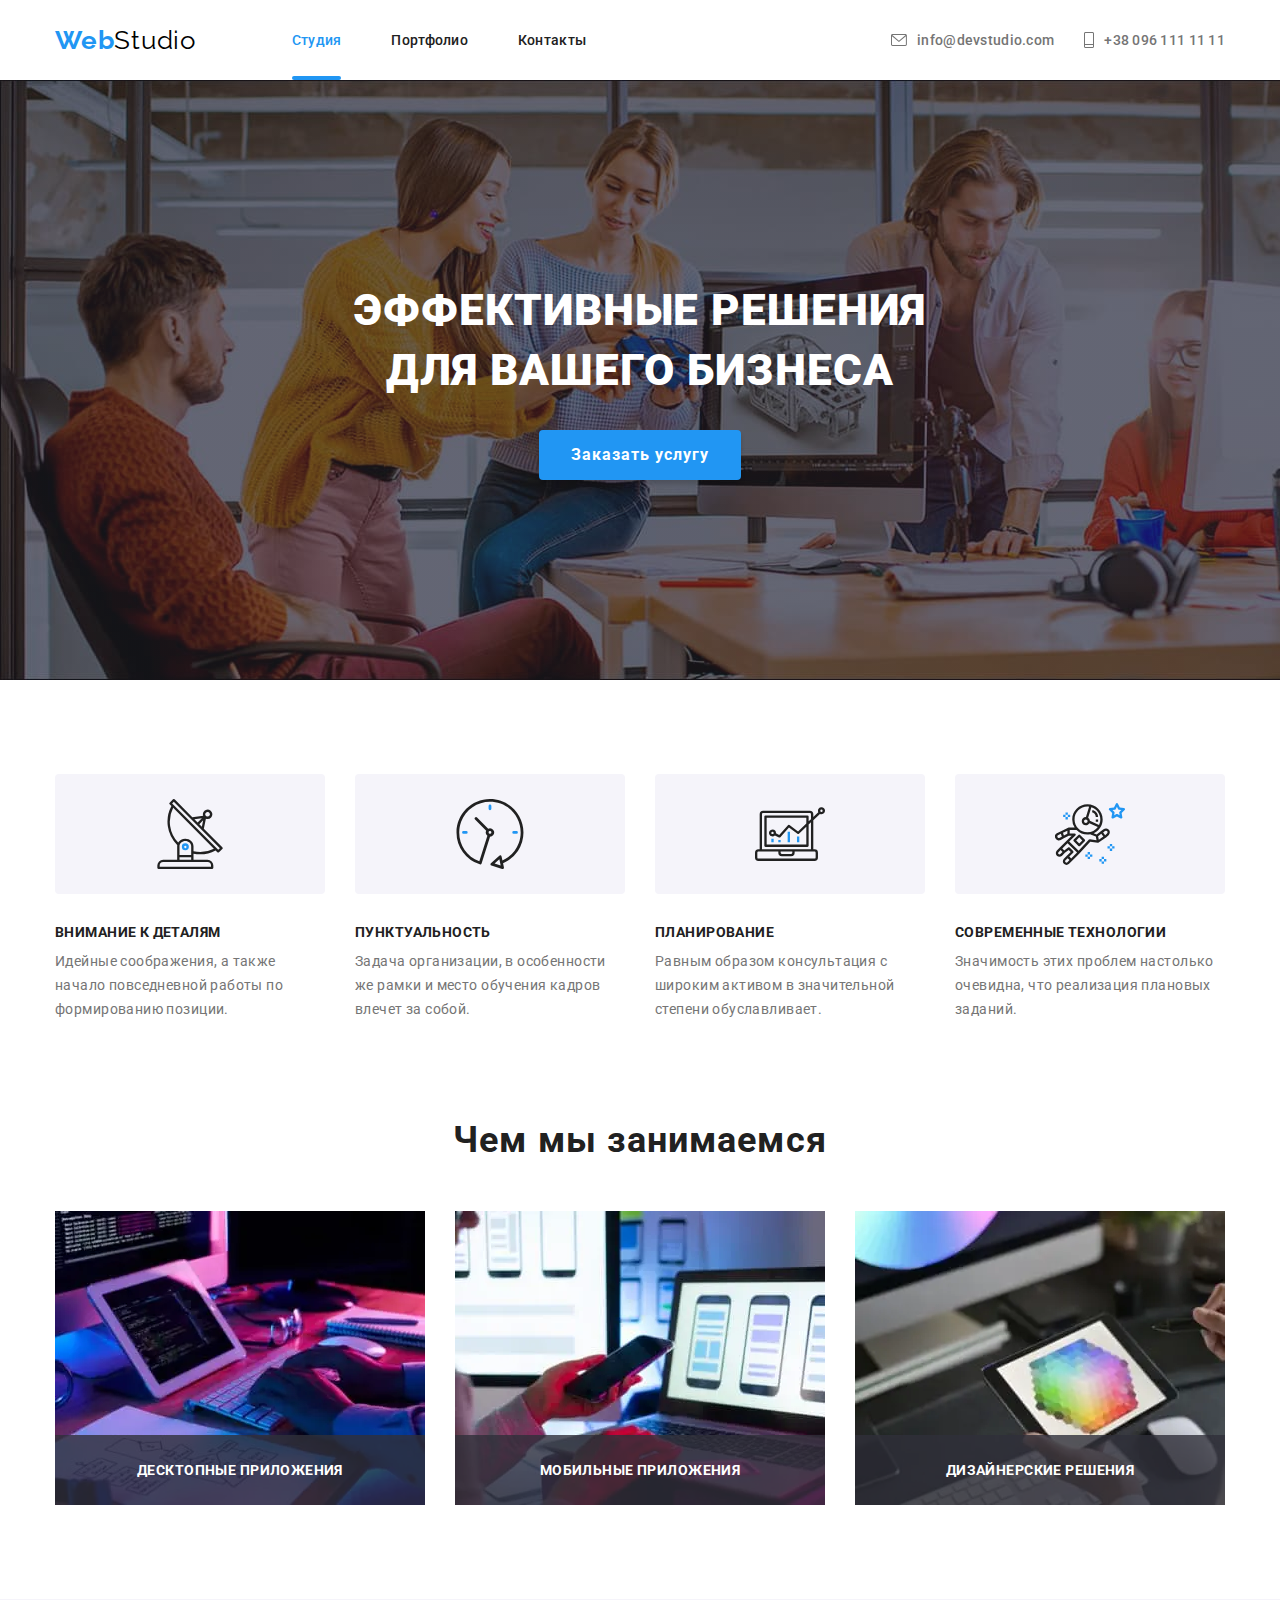
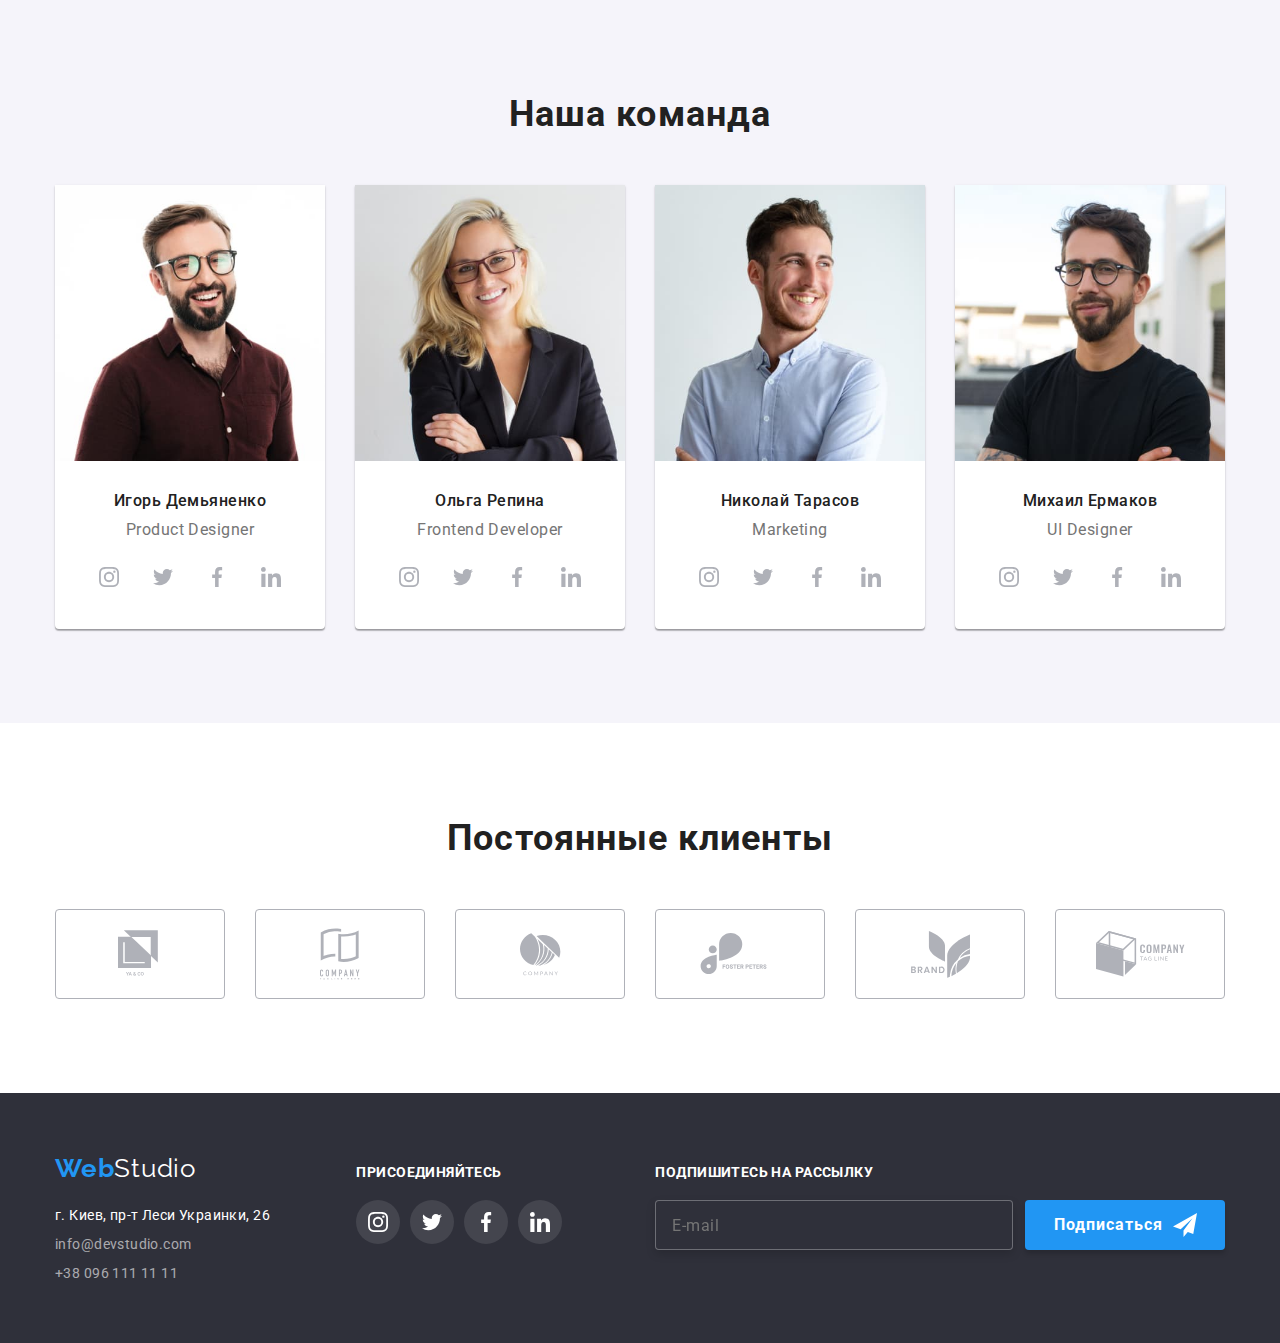
==== index.html @ c6c58629 "hw8" ====
<!DOCTYPE html>
<html lang="ru">
<head>
  <meta charset="UTF-8">
  <meta name="viewport" content="width=device-width, initial-scale=1.0">
  <meta name="description" content="Компания, занимающаяся продвижением бизнес-проектов:создание мобильных и десктопных веб-приложений. "/>
  <title>Студия</title>
  <link rel="preconnect" href="https://fonts.gstatic.com">
  <link href="https://fonts.googleapis.com/css2?family=Raleway:wght@700&family=Roboto:wght@400;500;700;900&display=swap"
    rel="stylesheet">
  <link rel="stylesheet" href="./css/main.min.css">
</head>
<body>
  <!-- хедер -->
  <header class="header-section">
    <div class="container header-div">
      <nav class="navigation">
        <a class="nav-logo" href="./index.html">
          <p class="logo">Web<span>Studio</span></p> 
        </a>
        <button type="button" class="menu-button" aria-expanded="false" aria-controls="menu-container" data-menu-button>
          <svg width="40" height="40" aria-label="Переключатель мобильного меню">
            <use class="icon-menu" href="./images/sprite.svg#open-menu"></use>
            <use class="icon-cross" href="./images/sprite.svg#close-menu"></use>
          </svg>
        </button>
        <div class="menu-container"id="menu-container" data-menu>
          <ul class="nav-list">
            <li class="item"><a class="nav-link current" href="./index.html">Студия</a></li>
            <li class="item"><a class="nav-link" href="./portfolio.html">Портфолио</a></li>
            <li class="item"><a class="nav-link" href="#footer">Контакты</a></li>
          </ul>
          <address>
            <ul class="nav-contacts">
              <li class="item"><a class="nav-contact" href="mailto:info@devstudio.com">
                  <svg class="nav-svg" width="16" height="12">
                    <use href="./images/sprite.svg#mail"></use>
                  </svg>
                  info@devstudio.com
                </a></li>
              <li class="item"><a class="nav-contact" href="tel:+380961111111">
                  <svg class="nav-svg" width="10" height="16">
                    <use href="./images/sprite.svg#phone"></use>
                  </svg>
                  +38 096 111 11 11
                </a></li>
            </ul>
          </address>
        </div>
      </nav>
    </div>
  </header>
    <!-- майн -->
  <main>
      
    <!-- Hero-section -->
    <section class="hero-section">
      <h1 class="hero-title">ЭФФЕКТИВНЫЕ РЕШЕНИЯ<br>ДЛЯ ВАШЕГО БИЗНЕСА</h1>
      <button type="button" class="hero-button" data-modal-open>Заказать услугу</button>      
    </section>
    <!-- Hero-modal  -->
    <div class="backdrop is-hidden" data-modal>
      <div class="modal">
        <form class="service-form" action="">
          <b class="form-сaption">Оставьте свои данные, мы вам перезвоним</b>
    
          <label class="service-label">
            <span class="label-text">Имя</span>
            <div class="input-div">
              <input class="service-input" type="text" name="name" placeholder=" " required>
              <svg class="service-icons" width="18" height="18">
                <use href="./images/sprite.svg#person"></use>
              </svg>
            </div>
          </label>
    
          <label class="service-label">
            <span class="label-text">Телефон</span>
            <div class="input-div">
              <input class="service-input" type="tel" name="tel" placeholder=" " required>
              <svg class="service-icons" width="18" height="18">
                <use href="./images/sprite.svg#tel"></use>
              </svg>
            </div>
          </label>
    
          <label class="service-label">
            <span class="label-text">Почта</span>
            <div class="input-div">
              <input class="service-input" type="email" name="mail" placeholder=" " required>
              <svg class="service-icons" width="18" height="18">
                <use href="./images/sprite.svg#email"></use>
              </svg>
            </div>
          </label>
          <label class="service-label">
            <span class="label-text">Комментарий</span>
            <textarea class="service-textarea" name="comments" id="" cols="45" rows="5"
              placeholder="Введите текст"></textarea>
          </label>
          <label class="agree-label">
            <input type="checkbox" name="checkbox" class="checkbox-input visually-hidden" required>
            <span class="checkbox-span"></span>
            <span class="agree-text">Соглашаюсь с рассылкой и принимаю
              <a class="agreement-link" href="#">
                <span class="agreement-text">Условия договора</span>
              </a>
            </span>
          </label>
          <button class="hero-button service-button" type="submit">
            Отправить
          </button>
    
          <button type="button" class="modal-close-button"  data-modal-close>
            <svg width="11" height="11">
              <use href="./images/sprite.svg#close"></use>
            </svg>
          </button>
        </form>
      </div>
    </div>
      <!-- Advantages-section -->

    <section class="advantages-section">
      <div class="container">
        <!-- скрытый заголовок -->
        <h2 class="visually-hidden">Преимущества</h2>
        <ul class="advantages-list">
          <li class="advantages-item">
            <div class="advantages-div">
              <svg class="advantages-icons" width="70" height="70">
                <use class="antenna-icon" href="./images/sprite.svg#antenna"></use>
              </svg>
            </div>
            <h3 class="advantages-title">ВНИМАНИЕ К ДЕТАЛЯМ</h3>
            <p class="advantages-text text-hight">Идейные соображения, а также начало повседневной работы по формированию позиции.</p>
          </li>
          <li class="advantages-item antenna-icon">
            <div class="advantages-div">
              <svg class="advantages-icons" width="70" height="70">
                <use href="./images/sprite.svg#clock" width="70" height="70"></use>
              </svg>
            </div>
            <h3 class="advantages-title">ПУНКТУАЛЬНОСТЬ</h3>
            <p class="advantages-text text-hight">Задача организации, в особенности же рамки и место обучения кадров влечет за собой.</p>
          </li>
          <li class="advantages-item">
            <div class="advantages-div">
              <svg class="advantages-icons" width="70" height="70">
                <use href="./images/sprite.svg#diagram"></use>
              </svg>
            </div>
            <h3 class="advantages-title">ПЛАНИРОВАНИЕ</h3>
            <p class="advantages-text">Равным образом консультация с широким активом в значительной степени обуславливает.</p>
          </li>
          <li class="advantages-item">
            <div class="advantages-div">
              <svg class="advantages-icons" width="70" height="70">
                <use href="./images/sprite.svg#astronaut"></use>
              </svg>
            </div>
            <h3 class="advantages-title">СОВРЕМЕННЫЕ ТЕХНОЛОГИИ</h3>
            <p class="advantages-text">Значимость этих проблем настолько очевидна, что реализация плановых заданий.</p>
          </li>
        </ul>
      </div>  
    </section>
    <!-- Illustrations-section -->

    <section class="illustrations-section">
      <div class="container"> 
        <h2 class="illustrations-title">Чем мы занимаемся</h2>
        <ul class="illustrations-list">
          <li class="illustrations-item">
            <picture>
              <source 
                srcset="
                ./images/Desktop/webP/img1.webp 1x, 
                ./images/Desktop/webP/img1@2x.webp 2x
                " 
                type="image/webp"
              />
              <source
              srcset="
              ./images/Desktop/jpg/img1.jpg 1x,
              ./images/Desktop/jpg/img1@2x.jpg 2x
              "
              type="image/jpg"
              />
              <img 
                src="./images/Desktop/jpg/img1.jpg" 
                alt="Программист крупным планом работает за столом в офисе" width="370"
              />
            </picture>
            <p class="illustrations-text">десктопные приложения</p>
          </li>
          <li class="illustrations-item">
            <picture>
              <source 
                srcset="
                ./images/Desktop/webP/img2.webp 1x,
                ./images/Desktop/webP/img2@2x.webp 2x" 
                type="image/webp"
              />
              <source
              srcset="
              ./images/Desktop/jpg/img2.jpg 1x,
              ./images/Desktop/jpg/img2@2x.jpg 2x
              "
              type="image/jpg"
              />
              <img 
                src="./images/Desktop/jpg/img2.jpg" 
                alt="Веб-дизайнеры разрабатывают приложения для смартфонов, команда разработчиков работает над интерфейсом мобильных телефонов" width="370"
              />
            </picture>
            <p class="illustrations-text">мобильные приложения</p>
          </li>
          <li class="illustrations-item">
            <picture>
              <source 
                srcset="
                ./images/Desktop/webP/img3.webp 1x,
                ./images/Desktop/webP/img3@2x.webp 2x
                "
                type="image/webp"
              />
              <source
              srcset="
              ./images/Desktop/jpg/img3.jpg 1x,
              ./images/Desktop/jpg/img3@2x.jpg 2x
              "
              type="image/jpg"
              />
              <img 
                src="./images/Desktop/jpg/img3.jpg"
                alt="Креативный художник веб-дизайна с рабочим графическим планшетом для выбора цвета" width="370"
              />
            </picture>
            <p class="illustrations-text">дизайнерские решения</p>
          </li>
        </ul>
      </div>
    </section>
    <!-- Team-section -->

    <section class="team-section">
      <div class="container">
        <h2 class="team-title">Наша команда</h2>
        <ul class="team-list">
          <li class="team-item">
            <img src="./images/Mobile/jpg/photo1.jpg" alt="Игорь Демьяненко" width="270">
            <h3 class="teammate">Игорь Демьяненко</h3>
            <p class="teammate-profession" lang="en">Product Designer</p>
            <ul class="social-list">
              <li class="social-item">
                <a class="social-link" href="#">
                  <svg width="20" height="20">
                    <use href="./images/sprite.svg#instagram"></use>
                  </svg>
                </a>
              </li>
              <li class="social-item">
                <a class="social-link" href="#">
                  <svg width="20" height="20">
                    <use href="./images/sprite.svg#twitter"></use>
                  </svg>
                </a>
              </li>
              <li class="social-item">
                <a class="social-link" href="#">
                  <svg width="20" height="20">
                    <use href="./images/sprite.svg#facebook"></use>
                  </svg>
                </a>
              </li>
              <li class="social-item">
                <a class="social-link" href="#">
                  <svg width="20" height="20">
                    <use href="./images/sprite.svg#linkedin"></use>
                  </svg>
                </a>
              </li>
            </ul>
          </li>
          <li class="team-item">
            <img src="./images/Mobile/jpg/photo2.jpg" alt="Ольга Репина" width="270">
            <h3 class="teammate">Ольга Репина</h3>
            <p class="teammate-profession" lang="en">Frontend Developer</p>
            <ul class="social-list">
              <li class="social-item">
                <a class="social-link" href="#">
                  <svg width="20" height="20">
                    <use href="./images/sprite.svg#instagram"></use>
                  </svg>
                </a>
              </li>
              <li class="social-item">
                <a class="social-link" href="#">
                  <svg width="20" height="20">
                    <use href="./images/sprite.svg#twitter"></use>
                  </svg>
                </a>
              </li>
              <li class="social-item">
                <a class="social-link" href="#">
                  <svg width="20" height="20">
                    <use href="./images/sprite.svg#facebook"></use>
                  </svg>
                </a>
              </li>
              <li class="social-item">
                <a class="social-link" href="#">
                  <svg width="20" height="20">
                    <use href="./images/sprite.svg#linkedin"></use>
                  </svg>
                </a>
              </li>
            </ul>
          </li>
          <li class="team-item">
            <img src="./images/Mobile/jpg/photo3.jpg" alt="Николай Тарасов" min-width="270">
            <h3 class="teammate">Николай Тарасов</h3>
            <p class="teammate-profession" lang="en">Marketing</p>
            <ul class="social-list">
              <li class="social-item">
                <a class="social-link" href="#">
                  <svg width="20" height="20">
                    <use href="./images/sprite.svg#instagram"></use>
                  </svg>
                </a>
              </li>
              <li class="social-item">
                <a class="social-link" href="#">
                  <svg width="20" height="20">
                    <use href="./images/sprite.svg#twitter"></use>
                  </svg>
                </a>
              </li>
              <li class="social-item">
                <a class="social-link" href="#">
                  <svg width="20" height="20">
                    <use href="./images/sprite.svg#facebook"></use>
                  </svg>
                </a>
              </li>
              <li class="social-item">
                <a class="social-link" href="#">
                  <svg width="20" height="20">
                    <use href="./images/sprite.svg#linkedin"></use>
                  </svg>
                </a>
              </li>
            </ul>
          </li>
          <li class="team-item">
            <img src="./images/Mobile/jpg/photo4.jpg" alt="Михаил Ермаков" width="270">
            <h3 class="teammate">Михаил Ермаков</h3>
            <p class="teammate-profession" lang="en">UI Designer</p>
            <ul class="social-list">
              <li class="social-item">
                <a class="social-link" href="#">
                  <svg width="20" height="20">
                    <use href="./images/sprite.svg#instagram"></use>
                  </svg>
                </a>
              </li>
              <li class="social-item">
                <a class="social-link" href="#">
                  <svg width="20" height="20">
                    <use href="./images/sprite.svg#twitter"></use>
                  </svg>
                </a>
              </li>
              <li class="social-item">
                <a class="social-link" href="#">
                  <svg width="20" height="20">
                    <use href="./images/sprite.svg#facebook"></use>
                  </svg>
                </a>
              </li>
              <li class="social-item">
                <a class="social-link" href="#">
                  <svg width="20" height="20">
                    <use href="./images/sprite.svg#linkedin"></use>
                  </svg>
                </a>
              </li>
            </ul>
          </li>
        </ul>
      </div>
    </section>
    <!-- Clients-section -->

    <section class="clients-section">
      <div class="container">
        <h2 class="clients-title team-title">Постоянные клиенты<h2>
          <ul class="clients-list">
            <li class="clients-item">
              <a class="logo-link" href="#">
                <svg class="logo-svg" width="44" height="49">
                  <use href="./images/sprite.svg#logo1"></use>
                </svg>
              </a>
            </li>
            <li class="clients-item">
              <a class="logo-link" href="#">
                <svg class="logo-svg" width="40" height="52">
                  <use href="./images/sprite.svg#logo2"></use>
                </svg>
              </a>
            </li>
            <li class="clients-item">
              <a class="logo-link" href="#">
                <svg class="logo-svg" width="41" height="47">
                  <use href="./images/sprite.svg#logo3"></use>
                </svg>
              </a>
            </li>
            <li class="clients-item">
              <a class="logo-link" href="#">
                <svg class="logo-svg" width="82" height="42">
                  <use href="./images/sprite.svg#logo4"></use>
                </svg>
              </a>
            </li>
            <li class="clients-item">
              <a class="logo-link" href="#">
                <svg class="logo-svg" width="59" height="47">
                  <use href="./images/sprite.svg#logo5" ></use>
                </svg>
              </a>
            </li>
            <li class="clients-item">
              <a class="logo-link" href="#">
                <svg class="logo-svg" width="89" height="46">
                  <use href="./images/sprite.svg#logo6"></use>
                </svg>
              </a>
            </li>
          </ul>
      </div>
    </section>
  </main>
    <!-- Footer -->

  <footer id="footer" class="footer-section">
    <div class="container flex-div">
      <div class="footer-div">
        <a class="footer-logo" href="./index.html">
          <p class="logo">Web<span>Studio</span></p>
        </a>
        <address class="footer-address">
          <p class="street-location">г. Киев, пр-т Леси Украинки, 26</p>
          <ul class="footer-contacts">
            <li class="item"><a class="footer-contact" href="mailto:info@devstudio.com">info@devstudio.com</a></li>
            <li class="item"><a class="footer-contact" href="tel:+380961111111">+38 096 111 11 11</a></li>
          </ul>
        </address>
      </div>
      <!-- 2th Footer div -->
      <div class="footer-socials">
        <b class="join">ПРИСОЕДИНЯЙТЕСЬ</b>
        <ul class="social-list lower">
          <li class="social-item">
            <a class="social-link lower" href="#">
              <svg width="20" height="20">
                <use href="./images/sprite.svg#instagram"></use>
              </svg>
            </a>
          </li>
          <li class="social-item">
            <a class="social-link lower" href="#">
              <svg width="20" height="20">
                <use href="./images/sprite.svg#twitter"></use>
              </svg>
            </a>
          </li>
          <li class="social-item">
            <a class="social-link lower" href="#">
              <svg width="20" height="20">
                <use href="./images/sprite.svg#facebook"></use>
              </svg>
            </a>
          </li>
          <li class="social-item">
            <a class="social-link lower" href="#">
              <svg width="20" height="20">
                <use href="./images/sprite.svg#linkedin"></use>
              </svg>
            </a>
          </li>
        </ul>        
      </div>
      <!-- Footer form -->
      
      <form class="footer-form">
        <b class="subscribe-caption">Подпишитесь на рассылку</b>
        <div class="enter-mail">
          <label class="footer-label">
            <input type="email" name="footerEmail" class="footer-input" placeholder="E-mail" required>
          </label>
          <button class=" hero-button subscribe-button" type="submit">
            <span class="subscribe-text">Подписаться</span>
            <svg class="send-icon" width="24" height="24">
              <use href="./images/sprite.svg#send"></use>
            </svg>
          </button>
        </div>
      </form>
    </div>
  </footer>
  <script src="./js/modal.js"></script>
  <script src="./js/menu.js"></script>
</body>
</html>
---- css/main.min.css ----
/*! modern-normalize v1.0.0 | MIT License | https://github.com/sindresorhus/modern-normalize */​ ​ ​ html{-webkit-box-sizing:border-box;box-sizing:border-box}*,*::before,*::after{-webkit-box-sizing:border-box;box-sizing:border-box}*{margin:0;padding:0}.visually-hidden{position:absolute;width:1px;height:1px;margin:-1px;border:0;padding:0;clip:rect(0 0 0 0);overflow:hidden}img{display:block;max-width:100%;height:auto}​ :root{-moz-tab-size:4;-o-tab-size:4;tab-size:4}​ ​ html{line-height:1.15;-webkit-text-size-adjust:100%}​ ​ ​ body{margin:0}​ ​ body{font-family:system-ui,-apple-system,"Segoe UI",Roboto,Helvetica,Arial,sans-serif,"Apple Color Emoji","Segoe UI Emoji"}​ ​ ​ hr{height:0;color:inherit}​ ​ ​ abbr[title]{-webkit-text-decoration:underline dotted;text-decoration:underline dotted}​ ​ b,strong{font-weight:bolder}​ ​ code,kbd,samp,pre{font-family:ui-monospace, SFMono-Regular, Consolas, "Liberation Mono", Menlo, monospace;font-size:1em}​ ​ small{font-size:80%}​ ​ sub,sup{font-size:75%;line-height:0;position:relative;vertical-align:baseline}​ sub{bottom:-0.25em}​ sup{top:-0.5em}​ ​ ​ table{text-indent:0;border-color:inherit}​ ​ ​ button,input,optgroup,select,textarea{font-family:inherit;font-size:100%;line-height:1.15;margin:0}​ ​ button,select{text-transform:none}​ ​ button,[type='button'],[type='reset'],[type='submit']{-webkit-appearance:button}​ ​ ::-moz-focus-inner{border-style:none;padding:0}​ ​ :-moz-focusring{outline:1px dotted ButtonText}​ ​ :-moz-ui-invalid{box-shadow:none}​ ​ legend{padding:0}​ ​ progress{vertical-align:baseline}​ ​ ::-webkit-inner-spin-button,::-webkit-outer-spin-button{height:auto}​ ​ [type='search']{-webkit-appearance:textfield;outline-offset:-2px}​ ​ ::-webkit-search-decoration{-webkit-appearance:none}​ ​ ::-webkit-file-upload-button{-webkit-appearance:button;font:inherit}​ ​ ​ summary{display:list-item}body{font-family:"Roboto",sans-serif;background-color:#fff;color:#757575}body.modal-open{overflow:hidden}h2,h3{color:#212121;font-style:normal}a{text-decoration:none}ul{list-style:none}input,textarea{outline:transparent}:hover,:focus,:focus-within{-webkit-transition:250ms cubic-bezier(0.4, 0, 0.2, 1);transition:250ms cubic-bezier(0.4, 0, 0.2, 1)}.container{padding-left:15px;padding-right:15px;margin-left:auto;margin-right:auto}@media screen and (min-width: 480px){.container{width:480px}}@media screen and (min-width: 768px){.container{width:768px}}@media screen and (min-width: 1200px){.container{width:1200px}}.header-section{position:relative}@media screen and (min-width: 480px) and (max-width: 767px){.header-section .container{width:100%}}.navigation{display:-webkit-box;display:-ms-flexbox;display:flex;-webkit-box-align:center;-ms-flex-align:center;align-items:center;-webkit-box-pack:justify;-ms-flex-pack:justify;justify-content:space-between}.nav-logo{display:-webkit-inline-box;display:-ms-inline-flexbox;display:inline-flex;padding-top:16px;padding-bottom:16px}@media screen and (min-width: 768px) and (max-width: 1199px){.nav-logo{margin-right:88px}}@media screen and (min-width: 1200px){.nav-logo{margin-right:93px}}.logo{color:#2196f3;font-family:"Raleway";font-weight:700;font-size:24px;line-height:1.17;letter-spacing:0.03em}@media screen and (min-width: 1200px){.logo{font-size:26px;line-height:1.19}}nav .logo span{color:#000000;font-weight:400}.menu-button{display:-webkit-inline-box;display:-ms-inline-flexbox;display:inline-flex;border:none;background-color:transparent}@media screen and (min-width: 768px){.menu-button{display:none}}.menu-button .icon-cross{display:none}.menu-button.is-open .icon-cross{display:block}.menu-button.is-open .icon-menu{display:none}.menu-button:hover,.menu-button:focus{fill:#2196f3}@media screen and (min-width: 768px){.menu-container{display:-webkit-box;display:-ms-flexbox;display:flex;-webkit-box-align:center;-ms-flex-align:center;align-items:center}}@media screen and (max-width: 767px){.menu-container{display:none;position:absolute;top:100%;left:0;width:100%;z-index:3;padding-top:60px;padding-bottom:60px;text-align:center;background-color:#fff}.menu-container.is-open{display:block}}@media screen and (min-width: 768px){.nav-list{display:-webkit-box;display:-ms-flexbox;display:flex}}@media screen and (max-width: 767px){.nav-list>.item:not(:last-child){margin-bottom:40px}}@media screen and (min-width: 768px){.nav-list>.item:not(:last-child){margin-right:50px}}.nav-link{display:inline-block;padding-top:8px;padding-bottom:8px;color:#212121;font-style:normal;font-weight:500;font-size:18px;line-height:1.167;letter-spacing:0.02em}@media screen and (min-width: 768px){.nav-link{padding-top:32px;padding-bottom:32px;font-size:14px;line-height:1.143}}.nav-link:hover,.nav-link:focus,.nav-contact:hover,.nav-contact:focus{color:#2196f3}.nav-link{position:relative}.nav-link.current::after{content:"";position:absolute;bottom:0;display:block;width:100%;height:4px;border-radius:2px;background:#2196f3}.nav-link.current{pointer-events:none;color:#2196f3}.nav-contacts{display:inline-block}@media screen and (max-width: 767px){.nav-contacts{margin-top:60px}}@media screen and (min-width: 768px){.nav-contacts{margin-left:84px}}@media screen and (min-width: 1200px){.nav-contacts{display:-webkit-box;display:-ms-flexbox;display:flex;margin-left:305px}}@media screen and (max-width: 1199px){.nav-contacts>.item:not(:last-child){margin-bottom:16px}}@media screen and (min-width: 768px) and (max-width: 1199px){.nav-contacts>.item:not(:last-child){margin-bottom:10px}}@media screen and (min-width: 1200px){.nav-contacts>.item:not(:last-child){margin-right:30px}}.nav-contact{display:-webkit-box;display:-ms-flexbox;display:flex;-webkit-box-align:center;-ms-flex-align:center;align-items:center;color:#757575;font-style:normal;font-weight:500;font-size:18px;line-height:1.167;letter-spacing:0.02em}@media screen and (min-width: 768px){.nav-contact{font-size:12px}}@media screen and (min-width: 1200px){.nav-contact{font-size:14px;line-height:1.143}}.nav-svg{margin-right:10px;fill:currentColor}@media screen and (min-width: 768px) and (max-width: 1199px){.nav-svg{margin-right:8px}}.hero-section{max-width:100%;padding-top:118px;padding-bottom:118px;background-color:#2f303a;color:#ffffff;font-style:normal;text-align:center;letter-spacing:0.06em;background-image:-webkit-gradient(linear, left top, right top, from(rgba(47,48,58,0.4)), to(rgba(47,48,58,0.4))),url(../images/Mobile/jpg/herobg-480.jpg);background-image:linear-gradient(to right, rgba(47,48,58,0.4), rgba(47,48,58,0.4)),url(../images/Mobile/jpg/herobg-480.jpg);background-size:cover;background-repeat:no-repeat}@media screen and (min-width: 576px) and (max-width: 768px){.hero-section{background-image:-webkit-gradient(linear, left top, right top, from(rgba(47,48,58,0.4)), to(rgba(47,48,58,0.4))),url(../images/Tablet/jpg/herobg-768.jpg);background-image:linear-gradient(to right, rgba(47,48,58,0.4), rgba(47,48,58,0.4)),url(../images/Tablet/jpg/herobg-768.jpg)}}@media screen and (min-width: 769px){.hero-section{padding-top:200px;padding-bottom:200px;background-image:-webkit-gradient(linear, left top, right top, from(rgba(47,48,58,0.4)), to(rgba(47,48,58,0.4))),url(../images/Desktop/jpg/herobg-1600.jpg);background-image:linear-gradient(to right, rgba(47,48,58,0.4), rgba(47,48,58,0.4)),url(../images/Desktop/jpg/herobg-1600.jpg)}}.hero-title{margin-bottom:30px;font-weight:900;font-size:26px;line-height:1.6154;text-transform:uppercase}@media screen and (min-width: 1200px){.hero-title{font-size:44px;line-height:1.364}}.hero-button{padding:10px 32px;-webkit-box-shadow:0px 4px 4px rgba(0,0,0,0.15);box-shadow:0px 4px 4px rgba(0,0,0,0.15);border-radius:4px;border:0;background-color:#2196f3;color:#ffffff;font-family:"Roboto",sans-serif;font-weight:700;font-size:16px;line-height:1.875;letter-spacing:0.06em;cursor:pointer}.hero-button:hover,.hero-button:focus{color:#2196f3;background-color:#ffffff}.backdrop{position:fixed;top:0;left:0;width:100%;height:100%;background-color:rgba(0,0,0,0.2);z-index:5;overflow-y:scroll;opacity:1;-webkit-transition:opacity 400ms ease;transition:opacity 400ms ease}@media screen and (max-width: 480px){.backdrop{padding-left:15px;padding-right:15px}}.backdrop.is-hidden{pointer-events:none;opacity:0}.modal{position:relative;top:50%;left:50%;-webkit-transform:scale(1) translate(-50%, -50%);transform:scale(1) translate(-50%, -50%);-webkit-transition:-webkit-transform 500ms ease-in;transition:-webkit-transform 500ms ease-in;transition:transform 500ms ease-in;transition:transform 500ms ease-in, -webkit-transform 500ms ease-in;max-width:450px;background:#ffffff;-webkit-box-shadow:0px 1px 3px rgba(0,0,0,0.12),0px 1px 1px rgba(0,0,0,0.14),0px 2px 1px rgba(0,0,0,0.2);box-shadow:0px 1px 3px rgba(0,0,0,0.12),0px 1px 1px rgba(0,0,0,0.14),0px 2px 1px rgba(0,0,0,0.2);border-radius:4px}@media screen and (min-width: 1200px){.modal{max-width:528px}}@media screen and (min-height: 320px) and (max-height: 650px){.modal{margin-top:164px}}@media screen and (min-height: 320px) and (max-height: 650px) and (min-height: 420px){.modal{margin-top:114px}}@media screen and (min-height: 320px) and (max-height: 650px) and (min-height: 520px){.modal{margin-top:64px}}.backdrop.is-hidden .modal{-webkit-transform:scale(0.7) translate(-70%, -70%);transform:scale(0.7) translate(-70%, -70%)}.modal-close-button{position:absolute;display:-webkit-box;display:-ms-flexbox;display:flex;-webkit-box-align:center;-ms-flex-align:center;align-items:center;-webkit-box-pack:center;-ms-flex-pack:center;justify-content:center;right:8px;top:8px;width:30px;height:30px;background:#ffffff;border:1px solid rgba(0,0,0,0.1);border-radius:50%;cursor:pointer}.modal-close-button:hover,.modal-close-button:focus{fill:#2196f3;border-color:#2196f3}.service-form{display:-webkit-box;display:-ms-flexbox;display:flex;-webkit-box-orient:vertical;-webkit-box-direction:normal;-ms-flex-direction:column;flex-direction:column;padding:40px}.form-сaption{margin-bottom:12px;color:#212121;font-style:normal;font-size:20px;line-height:1.5;text-align:center;letter-spacing:0.03em}@media screen and (min-width: 1200px){.form-сaption{line-height:1.15}}.service-label:not(:last-child){margin-bottom:10px}.service-label{display:-webkit-box;display:-ms-flexbox;display:flex;-webkit-box-orient:vertical;-webkit-box-direction:normal;-ms-flex-direction:column;flex-direction:column}.label-text{margin-bottom:4px;font-style:normal;font-size:12px;line-height:1.167;letter-spacing:0.01em}.service-input:hover,.service-input:focus-within,.service-textarea:hover,.service-textarea:focus-within{border-color:#2196f3}.service-input:focus-within+.service-icons{fill:#2196f3}.service-input:not(:placeholder-shown):valid{border-color:green}.service-input:not(:placeholder-shown):invalid{border-color:red}.service-input{height:40px;width:100%;padding-left:42px;font-size:16px;color:#757575;border:1px solid rgba(33,33,33,0.2);-webkit-box-sizing:border-box;box-sizing:border-box;border-radius:4px;cursor:pointer}.input-div{position:relative}.service-icons{position:absolute;left:14px;bottom:50%;-webkit-transform:translateY(50%);transform:translateY(50%);color:#212121}.service-textarea{padding:12px 16px;margin-bottom:10px;max-height:120px;color:#757575;font-size:16px;border:1px solid rgba(33,33,33,0.2);-webkit-box-sizing:border-box;box-sizing:border-box;border-radius:4px;resize:none}.service-textarea::-webkit-input-placeholder{color:rgba(117,117,117,0.5);font-family:"Roboto",sans-serif;font-style:normal;font-weight:400;font-size:12px;line-height:1.167;letter-spacing:0.01em}.service-textarea:-ms-input-placeholder{color:rgba(117,117,117,0.5);font-family:"Roboto",sans-serif;font-style:normal;font-weight:400;font-size:12px;line-height:1.167;letter-spacing:0.01em}.service-textarea::-ms-input-placeholder{color:rgba(117,117,117,0.5);font-family:"Roboto",sans-serif;font-style:normal;font-weight:400;font-size:12px;line-height:1.167;letter-spacing:0.01em}.service-textarea::placeholder{color:rgba(117,117,117,0.5);font-family:"Roboto",sans-serif;font-style:normal;font-weight:400;font-size:12px;line-height:1.167;letter-spacing:0.01em}.service-textarea:hover::-webkit-input-placeholder,.service-textarea:focus-within::-webkit-input-placeholder{font-size:14px;line-height:1.143}.service-textarea:hover:-ms-input-placeholder,.service-textarea:focus-within:-ms-input-placeholder{font-size:14px;line-height:1.143}.service-textarea:hover::-ms-input-placeholder,.service-textarea:focus-within::-ms-input-placeholder{font-size:14px;line-height:1.143}.service-textarea:hover::placeholder,.service-textarea:focus-within::placeholder{font-size:14px;line-height:1.143}.agree-label{display:-webkit-box;display:-ms-flexbox;display:flex;-webkit-box-pack:center;-ms-flex-pack:center;justify-content:center;-webkit-box-align:center;-ms-flex-align:center;align-items:center;margin-bottom:30px}.checkbox-input:checked+.checkbox-span{background-image:url(../images/check.svg);background-color:#2196f3;background-size:contain;background-origin:border-box;border-color:#2196f3;-webkit-transition:-webkit-transform 250ms cubic-bezier(0.4, 0, 0.2, 1);transition:-webkit-transform 250ms cubic-bezier(0.4, 0, 0.2, 1);transition:transform 250ms cubic-bezier(0.4, 0, 0.2, 1);transition:transform 250ms cubic-bezier(0.4, 0, 0.2, 1), -webkit-transform 250ms cubic-bezier(0.4, 0, 0.2, 1);-webkit-transform:scale(1.3);transform:scale(1.3)}.checkbox-span{margin-right:7px;width:16px;height:15px;border-radius:2px;border:2px solid #212121;cursor:pointer}.agree-text{font-style:normal;font-weight:normal;font-size:12px;line-height:1.1667;letter-spacing:0.03em}@media screen and (min-width: 1200px){.agree-text{font-size:14px;line-height:1.715}}.agreement-link{position:relative}.agreement-text::after{position:absolute;content:"";width:100%;left:50%;bottom:0;-webkit-transform:translateX(-50%);transform:translateX(-50%);border-bottom:0.01px solid}.hero-button.service-button{width:200px;-ms-flex-item-align:center;-ms-grid-row-align:center;align-self:center}.hero-button.service-button:hover,.hero-button.service-button:focus{color:#ffffff;background-color:#188ce8}.advantages-section{padding-top:60px;padding-bottom:60px}@media screen and (min-width: 1200px){.advantages-section{padding-top:94px;padding-bottom:94px}}.advantages-list{margin:-15px}@media screen and (min-width: 768px){.advantages-list{display:-webkit-box;display:-ms-flexbox;display:flex;-ms-flex-wrap:wrap;flex-wrap:wrap}}.advantages-item{margin:15px}@media screen and (min-width: 768px){.advantages-item{width:calc((100% - 60px) / 2)}}@media screen and (min-width: 1200px){.advantages-item{width:calc((100% - 120px) / 4)}}.advantages-div{height:120px;margin-bottom:30px;background-color:#f5f4fa;border-radius:4px}.advantages-icons{position:relative;top:50%;left:50%;-webkit-transform:translate(-50%, -50%);transform:translate(-50%, -50%)}.advantages-title{margin-bottom:10px;font-weight:700;font-size:14px;line-height:1.143;letter-spacing:0.03em;text-transform:uppercase}.advantages-text{min-height:50px;font-weight:400;font-size:14px;line-height:1.714;letter-spacing:0.03em}@media screen and (min-width: 1200px){.advantages-text{height:75px}}@media screen and (min-width: 768px){.advantages-text.text-hight{height:75px}}.illustrations-section{padding-bottom:94px}@media screen and (max-width: 1199px){.illustrations-section{display:none}}.illustrations-title{margin-bottom:50px;font-weight:700;font-size:36px;line-height:1.17;text-align:center;letter-spacing:0.03em}.illustrations-list{display:-webkit-box;display:-ms-flexbox;display:flex}.illustrations-item+.illustrations-item{margin-left:30px}.illustrations-item{position:relative}.illustrations-text{position:absolute;bottom:0;padding:27px 0px;color:#ffffff;background:rgba(47,48,58,0.8);width:100%;font-style:normal;font-weight:700;font-size:14px;line-height:1.143;text-align:center;letter-spacing:0.03em;text-transform:uppercase}.team-section{padding-top:60px;padding-bottom:60px;background-color:#f5f4fa}@media screen and (min-width: 1200px){.team-section{padding-top:94px;padding-bottom:94px}}.team-list{margin:-15px}@media screen and (min-width: 768px){.team-list{display:-webkit-box;display:-ms-flexbox;display:flex;-ms-flex-wrap:wrap;flex-wrap:wrap}}.team-item{margin:15px;background-color:#fff;-webkit-box-shadow:0px 1px 3px rgba(0,0,0,0.12),0px 1px 1px rgba(0,0,0,0.14),0px 2px 1px rgba(0,0,0,0.2);box-shadow:0px 1px 3px rgba(0,0,0,0.12),0px 1px 1px rgba(0,0,0,0.14),0px 2px 1px rgba(0,0,0,0.2);border-radius:0px 0px 4px 4px}@media screen and (min-width: 768px){.team-item{width:calc((100% - 60px) / 2)}}@media screen and (min-width: 1200px){.team-item{width:calc((100% - 120px) / 4)}}.team-title{margin-bottom:50px;font-weight:700;font-size:36px;line-height:1.17;text-align:center;letter-spacing:0.03em}@media screen and (max-width: 1199px){.team-title{margin-bottom:30px;font-size:28px;line-height:1.79}}.teammate{padding-top:30px;margin-bottom:10px;font-weight:500;font-size:16px;line-height:1.1875;text-align:center;letter-spacing:0.03em}.teammate-profession{margin-bottom:16px;font-weight:400;font-size:16px;line-height:1.1875;text-align:center;letter-spacing:0.03em}.social-list{display:-webkit-box;display:-ms-flexbox;display:flex;-webkit-box-pack:center;-ms-flex-pack:center;justify-content:center;-webkit-box-align:center;-ms-flex-align:center;align-items:center;padding-bottom:24px}@media screen and (min-width: 1200px){.social-list{padding-bottom:30px}}.social-item{-webkit-box-pack:center;-ms-flex-pack:center;justify-content:center;-webkit-box-align:center;-ms-flex-align:center;align-items:center}.social-item:not(:last-child){margin-right:10px}.social-link{display:-webkit-inline-box;display:-ms-inline-flexbox;display:inline-flex;width:44px;height:44px;border-radius:50%;-webkit-box-pack:center;-ms-flex-pack:center;justify-content:center;-webkit-box-align:center;-ms-flex-align:center;align-items:center;fill:#afb1b8}.social-link:hover,.social-link:focus{fill:#ffffff;background-color:#2196f3}.clients-section{padding-top:60px;padding-bottom:60px}@media screen and (min-width: 1200px){.clients-section{padding-top:94px;padding-bottom:94px}}.clients-list{display:-webkit-box;display:-ms-flexbox;display:flex;margin:-15px}@media screen and (max-width: 1199px){.clients-list{-ms-flex-wrap:wrap;flex-wrap:wrap}}.clients-item{width:calc((100% - 60px) / 2);margin:15px}@media screen and (min-width: 768px) and (max-width: 1199px){.clients-item{width:calc((100% - 90px) / 3)}}@media screen and (min-width: 1200px){.clients-item{width:calc((100% - 150px) / 6)}}.logo-link{display:-webkit-box;display:-ms-flexbox;display:flex;-webkit-box-align:center;-ms-flex-align:center;align-items:center;-webkit-box-pack:center;-ms-flex-pack:center;justify-content:center;height:90px;color:#afb1b8;border:1px solid #afb1b8;border-radius:4px}.logo-link:hover,.logo-link:focus{color:#2196f3;border-color:#2196f3}.logo-svg{fill:currentColor}.projects-section{padding-top:60px;padding-bottom:60px;border-top:1px solid #ececec}@media screen and (min-width: 1200px){.projects-section{padding-top:94px;padding-bottom:94px}}.sorter-list{display:-webkit-box;display:-ms-flexbox;display:flex;-ms-flex-wrap:wrap;flex-wrap:wrap;margin-bottom:40px}@media screen and (max-width: 767px){.sorter-list{margin-top:-15px;margin-right:-8px}}@media screen and (min-width: 768px) and (max-width: 1199px){.sorter-list{-webkit-box-pack:center;-ms-flex-pack:center;justify-content:center;margin-bottom:30px}}@media screen and (min-width: 1200px){.sorter-list{-webkit-box-pack:center;-ms-flex-pack:center;justify-content:center;margin-bottom:50px}}.sorter-item:not(:last-child){margin-right:8px}@media screen and (max-width: 767px){.sorter-item{margin-top:15px}}.sorter-button{padding:6px 22px;color:#212121;background-color:#f5f4fa;font-family:"Roboto",sans-serif;font-style:normal;font-weight:500;font-size:16px;line-height:1.625;text-align:center;letter-spacing:0.03em;border:0;border-radius:4px}.sorter-button:hover,.sorter-button:focus{color:#ffffff;background-color:#2196f3;-webkit-box-shadow:0px 3px 1px rgba(0,0,0,0.1),0px 1px 2px rgba(0,0,0,0.08),0px 2px 2px rgba(0,0,0,0.12);box-shadow:0px 3px 1px rgba(0,0,0,0.1),0px 1px 2px rgba(0,0,0,0.08),0px 2px 2px rgba(0,0,0,0.12)}.projects-list{display:-webkit-box;display:-ms-flexbox;display:flex;-ms-flex-wrap:wrap;flex-wrap:wrap;margin:-15px}.projects-item{margin:15px}@media screen and (min-width: 768px){.projects-item{width:calc((100% - 60px) / 2)}}@media screen and (min-width: 1200px){.projects-item{width:calc((100% - 90px) / 3)}}.projects-item:hover,.projects-item:focus-within{-webkit-box-shadow:0px 1px 1px rgba(0,0,0,0.12),0px 4px 4px rgba(0,0,0,0.06),1px 4px 6px rgba(0,0,0,0.16);box-shadow:0px 1px 1px rgba(0,0,0,0.12),0px 4px 4px rgba(0,0,0,0.06),1px 4px 6px rgba(0,0,0,0.16)}.overlay{position:relative;overflow:hidden}.projects-link:hover .hidden-text,.projects-link:focus .hidden-text{opacity:1;top:50%;-webkit-transform:translateY(-50%);transform:translateY(-50%);-webkit-transition:250ms cubic-bezier(0.4, 0, 0.2, 1);transition:250ms cubic-bezier(0.4, 0, 0.2, 1)}.hidden-text{opacity:0;position:absolute;padding:63px 24px;color:#ffffff;background:rgba(33,150,243,0.9);font-style:normal;font-weight:normal;font-size:18px;line-height:1.56;letter-spacing:0.03em}.projects-content{padding:20px 16px;background:#fff;border:1px solid #eeeeee;border-top:none}.projects-title{margin-bottom:4px;font-weight:700;font-size:18px;line-height:2;letter-spacing:0.06em}.projects-text{font-weight:normal;font-size:16px;line-height:1.87;letter-spacing:0.03em;color:#757575}.footer-section{padding-top:60px;padding-bottom:60px;background:#2f303a;color:#ffffff}@media screen and (max-width: 1199px){.footer-section{text-align:center}}@media screen and (min-width: 768px) and (max-width: 1199px){.flex-div{display:-webkit-box;display:-ms-flexbox;display:flex;-ms-flex-wrap:wrap;flex-wrap:wrap;padding-left:76px;padding-right:89px}}@media screen and (min-width: 1200px){.flex-div{display:-webkit-box;display:-ms-flexbox;display:flex;-webkit-box-align:baseline;-ms-flex-align:baseline;align-items:baseline}}@media screen and (min-width: 768px){.footer-div{width:232px}}.footer-logo{display:block;margin-bottom:20px}.footer-logo span{color:#ffffff;font-weight:400}@media screen and (max-width: 1199px){.footer-address{margin-bottom:60px}}.street-location{height:21px;margin-bottom:8px;font-family:"Roboto",sans-serif;font-style:normal;font-weight:400;font-size:14px;line-height:1.714;letter-spacing:0.03em}.footer-contacts>.item:not(:last-child){margin-bottom:8px}.footer-contact{display:block;height:21px;font-style:normal;font-weight:400;font-size:14px;line-height:1.71;letter-spacing:0.03em;color:rgba(255,255,255,0.6)}@media screen and (max-width: 767px){.footer-socials{margin-bottom:60px}}@media screen and (min-width: 768px){.footer-socials{margin-left:auto}}@media screen and (min-width: 1200px){.footer-socials{margin-left:70px}}.join{display:block;margin-bottom:20px;font-style:normal;font-weight:700;font-size:14px;line-height:1.143;letter-spacing:0.03em;text-transform:uppercase}.social-list.lower{padding-bottom:0px}.social-link.lower{fill:#ffffff;background-color:rgba(255,255,255,0.1)}.social-link:hover,.social-link:focus{fill:#ffffff;background-color:#2196f3}@media screen and (min-width: 768px) and (max-width: 1199px){.footer-form{margin-left:auto;margin-right:auto}}@media screen and (min-width: 1200px){.footer-form{margin-left:93px}}.subscribe-caption{display:-webkit-inline-box;display:-ms-inline-flexbox;display:inline-flex;margin-bottom:20px;font-style:normal;font-size:14px;line-height:1.143;letter-spacing:0.03em;text-transform:uppercase}@media screen and (min-width: 1200px){.enter-mail{display:-webkit-box;display:-ms-flexbox;display:flex}}.footer-input{width:100%;height:50px;padding:15px 0 15px 16px;color:#fff;border:1px solid rgba(255,255,255,0.3);-webkit-box-sizing:border-box;box-sizing:border-box;-webkit-filter:drop-shadow(0px 4px 4px rgba(0,0,0,0.15));filter:drop-shadow(0px 4px 4px rgba(0,0,0,0.15));border-radius:4px;background-color:#2f303a;cursor:pointer}@media screen and (min-width: 480px){.footer-input{width:450px}}@media screen and (max-width: 1199px){.footer-input{margin-bottom:20px}}@media screen and (min-width: 1200px){.footer-input{width:358px}}.footer-input::-webkit-input-placeholder{font-family:"Roboto",sans-serif;font-style:normal;font-size:16px;line-height:1.25;letter-spacing:0.03em}.footer-input:-ms-input-placeholder{font-family:"Roboto",sans-serif;font-style:normal;font-size:16px;line-height:1.25;letter-spacing:0.03em}.footer-input::-ms-input-placeholder{font-family:"Roboto",sans-serif;font-style:normal;font-size:16px;line-height:1.25;letter-spacing:0.03em}.footer-input::placeholder{font-family:"Roboto",sans-serif;font-style:normal;font-size:16px;line-height:1.25;letter-spacing:0.03em}.footer-input:hover,.footer-input:focus-within{border-color:#fff}.footer-input:focus-within::-webkit-input-placeholder{color:#fff}.footer-input:focus-within:-ms-input-placeholder{color:#fff}.footer-input:focus-within::-ms-input-placeholder{color:#fff}.footer-input:focus-within::placeholder{color:#fff}.footer-input:not(:placeholder-shown):valid{border-color:green}.footer-input:not(:placeholder-shown):invalid{border-color:red}.subscribe-button.hero-button{max-width:100%;display:-webkit-box;display:-ms-flexbox;display:flex;-webkit-box-align:center;-ms-flex-align:center;align-items:center;padding-left:29px;padding-right:28px}@media screen and (max-width: 1199px){.subscribe-button.hero-button{position:relative;left:50%;-webkit-transform:translateX(-50%);transform:translateX(-50%)}}@media screen and (min-width: 1200px){.subscribe-button.hero-button{margin-left:12px}}.subscribe-button:hover>.send-icon,.subscribe-button:focus-within>.send-icon,.subscribe-button:hover,.subscribe-text:hover>.send-icon,.subscribe-text:focus-within>.send-icon,.subscribe-text:hover{fill:#2196f3;color:#2196f3}.send-icon{fill:#fff;margin-left:10px;-webkit-box-align:center;-ms-flex-align:center;align-items:center;-webkit-box-pack:center;-ms-flex-pack:center;justify-content:center}
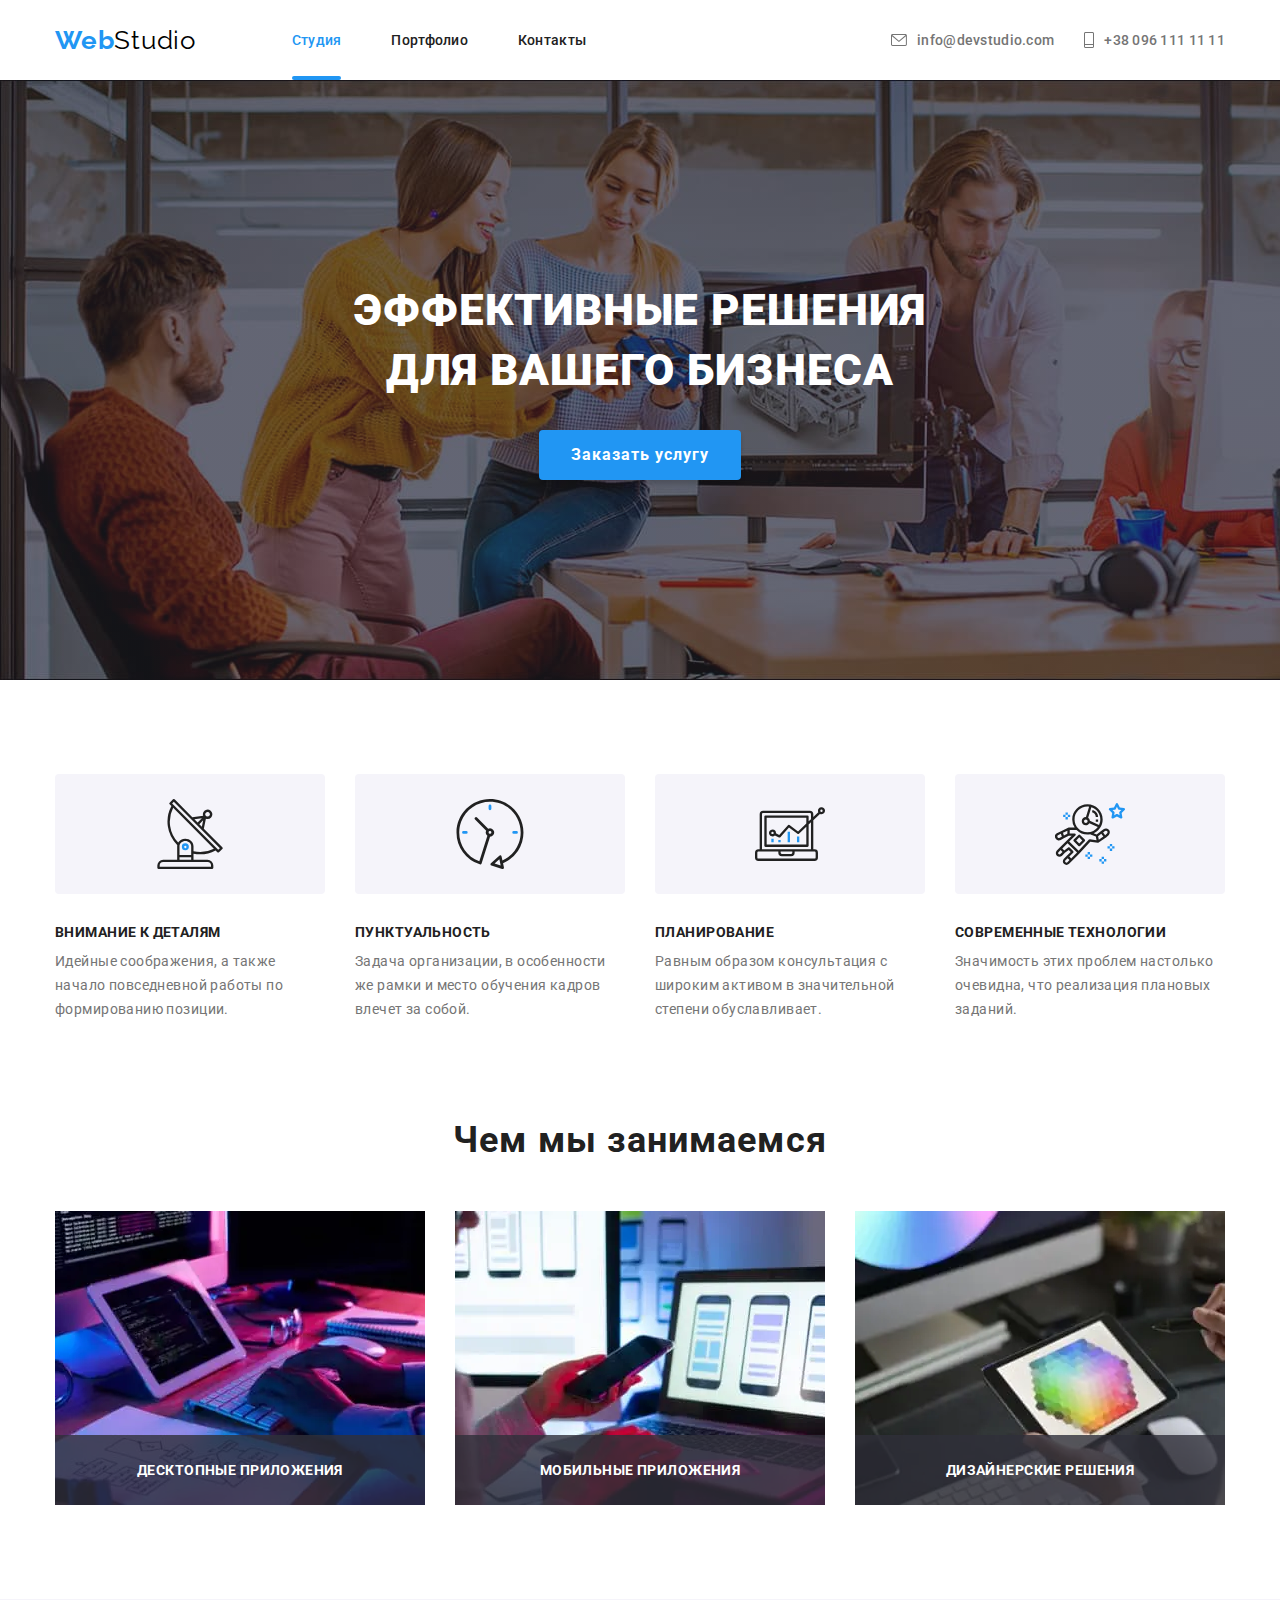
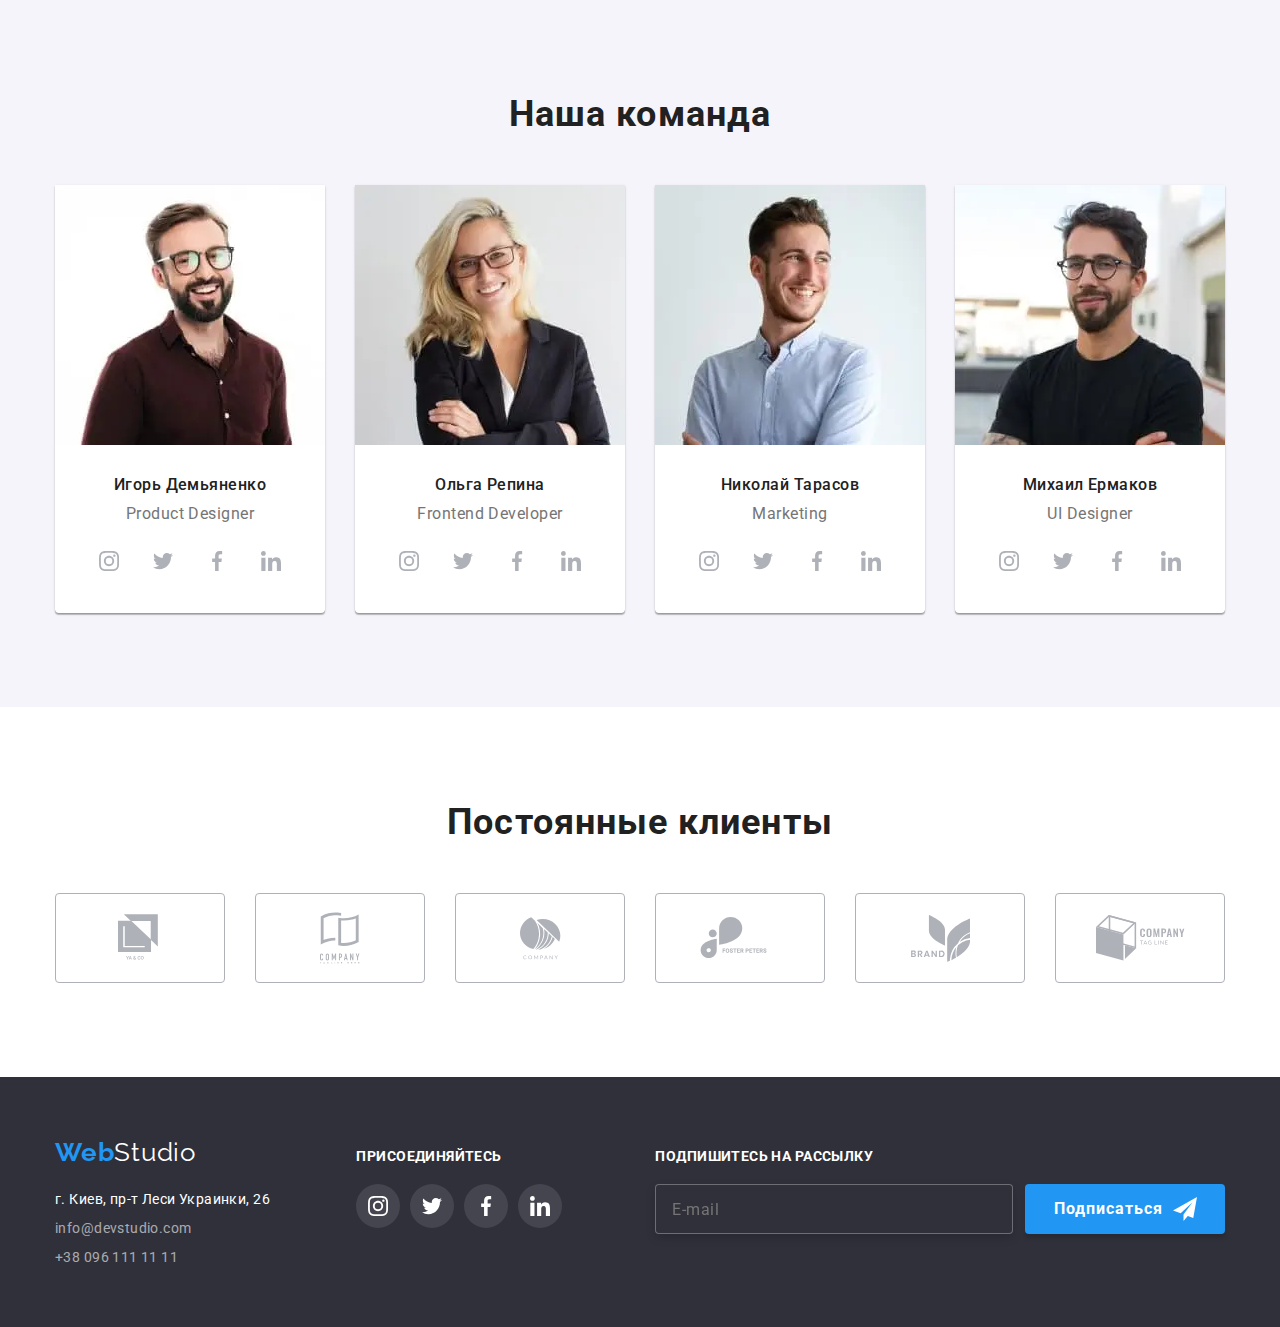
==== commit 5a81f48b: "hw8" ====
--- a/index.html
+++ b/index.html
@@ -249,7 +249,45 @@
         <h2 class="team-title">Наша команда</h2>
         <ul class="team-list">
           <li class="team-item">
-            <img src="./images/Mobile/jpg/photo1.jpg" alt="Игорь Демьяненко" width="270">
+            <picture>
+              <source srcset="
+                ./images/Desktop/webP/photo1.webp 1x,
+                ./images/Desktop/webP/photo1@2x.webp 2x
+                " 
+                type="image/webp" 
+                media="(min-width: 1200px)" />
+              <source srcset="
+                ./images/Tablet/webP/photo1.webp 1x,
+                ./images/Tablet/webP/photo1@2x.webp 2x
+                " 
+                type="image/webp" 
+                media="(min-width: 768px)" />
+              <source srcset="
+                ./images/Mobile/webP/photo1.webp 1x,
+                ./images/Mobile/webP/photo1@2x.webp 2x
+                " 
+                type="image/webp" 
+                media="(max-width: 767px)" />
+              <source srcset="
+                ./images/Desktop/jpg/photo1.jpg 1x,
+                ./images/Desktop/jpg/photo1@2x.jpg 2x
+                " 
+                type="image/jpg" 
+                media="(min-width: 1200px)" />
+              <source srcset="
+                ./images/Tablet/jpg/photo1.jpg 1x,
+                ./images/Tablet/jpg/photo1@2x.jpg 2x
+                " 
+                type="image/jpg" 
+                media="(min-width: 768px)" />
+              <source srcset="
+                ./images/Mobile/jpg/photo1.jpg 1x,
+                ./images/Mobile/jpg/photo1@2x.jpg 2x
+                " 
+                type="image/jpg"
+                media="(max-width: 767px)" />
+              <img src="./images/Mobile/jpg/photo1.jpg" alt="Игорь Демьяненко" width="450">
+            </picture>
             <h3 class="teammate">Игорь Демьяненко</h3>
             <p class="teammate-profession" lang="en">Product Designer</p>
             <ul class="social-list">
@@ -284,7 +322,45 @@
             </ul>
           </li>
           <li class="team-item">
-            <img src="./images/Mobile/jpg/photo2.jpg" alt="Ольга Репина" width="270">
+            <picture>
+              <source srcset="
+                ./images/Desktop/webP/photo2.webp 1x,
+                ./images/Desktop/webP/photo2@2x.webp 2x
+                " 
+                type="image/webp" 
+                media="(min-width: 1200px)" />
+              <source srcset="
+                ./images/Tablet/webP/photo2.webp 1x,
+                ./images/Tablet/webP/photo2@2x.webp 2x
+                " 
+                type="image/webp" 
+                media="(min-width: 768px)" />
+              <source srcset="
+                ./images/Mobile/webP/photo2.webp 1x,
+                ./images/Mobile/webP/photo2@2x.webp 2x
+                " 
+                type="image/webp" 
+                media="(max-width: 767px)" />
+              <source srcset="
+                ./images/Desktop/jpg/photo2.jpg 1x,
+                ./images/Desktop/jpg/photo2@2x.jpg 2x
+                " 
+                type="image/jpg" 
+                media="(min-width: 1200px)" />
+              <source srcset="
+                ./images/Tablet/jpg/photo2.jpg 1x,
+                ./images/Tablet/jpg/photo2@2x.jpg 2x
+                " 
+                type="image/jpg"
+                media="(min-width: 768px)" />
+              <source srcset="
+                ./images/Mobile/jpg/photo2.jpg 1x,
+                ./images/Mobile/jpg/photo2@2x.jpg 2x
+                " 
+                type="image/jpg" 
+                media="(max-width: 767px)" />
+              <img src="./images/Mobile/jpg/photo2.jpg" alt="Ольга Репина" width="450">
+              </picture>
             <h3 class="teammate">Ольга Репина</h3>
             <p class="teammate-profession" lang="en">Frontend Developer</p>
             <ul class="social-list">
@@ -319,7 +395,45 @@
             </ul>
           </li>
           <li class="team-item">
-            <img src="./images/Mobile/jpg/photo3.jpg" alt="Николай Тарасов" min-width="270">
+            <picture>
+              <source srcset="
+                ./images/Desktop/webP/photo3.webp 1x,
+                ./images/Desktop/webP/photo3@2x.webp 2x
+                " 
+                type="image/webp" 
+                media="(min-width: 1200px)" />
+              <source srcset="
+                ./images/Tablet/webP/photo3.webp 1x,
+                ./images/Tablet/webP/photo3@2x.webp 2x
+                " 
+                type="image/webp" 
+                media="(min-width: 768px)" />
+              <source srcset="
+                ./images/Mobile/webP/photo3.webp 1x,
+                ./images/Mobile/webP/photo3@2x.webp 2x
+                " 
+                type="image/webp" 
+                media="(max-width: 767px)" />
+              <source srcset="
+                ./images/Desktop/jpg/photo3.jpg 1x,
+                ./images/Desktop/jpg/photo3@2x.jpg 2x
+                " 
+                type="image/jpg" 
+                media="(min-width: 1200px)" />
+              <source srcset="
+                ./images/Tablet/jpg/photo3.jpg 1x,
+                ./images/Tablet/jpg/photo3@2x.jpg 2x
+                " 
+                type="image/jpg" 
+                media="(min-width: 768px)" />
+              <source srcset="
+                ./images/Mobile/jpg/photo3.jpg 1x,
+                ./images/Mobile/jpg/photo3@2x.jpg 2x
+                " 
+                type="image/jpg" 
+                media="(max-width: 767px)" />
+              <img src="./images/Mobile/jpg/photo3.jpg" alt="Николай Тарасов" min-width="450">
+            </picture>
             <h3 class="teammate">Николай Тарасов</h3>
             <p class="teammate-profession" lang="en">Marketing</p>
             <ul class="social-list">
@@ -354,7 +468,33 @@
             </ul>
           </li>
           <li class="team-item">
-            <img src="./images/Mobile/jpg/photo4.jpg" alt="Михаил Ермаков" width="270">
+            <picture>
+              <source srcset="
+                ./images/Desktop/webP/photo4.webp 1x,
+                ./images/Desktop/webP/photo4@2x.webp 2x
+                " type="image/webp" media="(min-width: 1200px)" />
+              <source srcset="
+                ./images/Tablet/webP/photo4.webp 1x,
+                ./images/Tablet/webP/photo4@2x.webp 2x
+                " type="image/webp" media="(min-width: 768px)" />
+              <source srcset="
+                ./images/Mobile/webP/photo4.webp 1x,
+                ./images/Mobile/webP/photo4@2x.webp 2x
+                " type="image/webp" media="(max-width: 767px)" />
+              <source srcset="
+                ./images/Desktop/jpg/photo4.jpg 1x,
+                ./images/Desktop/jpg/photo4@2x.jpg 2x
+                " type="image/jpg" media="(min-width: 1200px)" />
+              <source srcset="
+                ./images/Tablet/jpg/photo4.jpg 1x,
+                ./images/Tablet/jpg/photo4@2x.jpg 2x
+                " type="image/jpg" media="(min-width: 768px)" />
+              <source srcset="
+                ./images/Mobile/jpg/photo4.jpg 1x,
+                ./images/Mobile/jpg/photo4@2x.jpg 2x
+                " type="image/jpg" media="(max-width: 767px)" />
+              <img src="./images/Mobile/jpg/photo4.jpg" alt="Михаил Ермаков" width="450">
+            </picture>
             <h3 class="teammate">Михаил Ермаков</h3>
             <p class="teammate-profession" lang="en">UI Designer</p>
             <ul class="social-list">
--- a/css/main.min.css
+++ b/css/main.min.css
@@ -1,2 +1,2 @@
 /*! modern-normalize v1.0.0 | MIT License | https://github.com/sindresorhus/modern-normalize */​ ​ ​ html{-webkit-box-sizing:border-box;box-sizing:border-box}*,*::before,*::after{-webkit-box-sizing:border-box;box-sizing:border-box}*{margin:0;padding:0}.visually-hidden{position:absolute;width:1px;height:1px;margin:-1px;border:0;padding:0;clip:rect(0 0 0 0);overflow:hidden}img{display:block;max-width:100%;height:auto}​ :root{-moz-tab-size:4;-o-tab-size:4;tab-size:4}​ ​ html{line-height:1.15;-webkit-text-size-adjust:100%}​ ​ ​ body{margin:0}​ ​ body{font-family:system-ui,-apple-system,"Segoe UI",Roboto,Helvetica,Arial,sans-serif,"Apple Color Emoji","Segoe UI Emoji"}​ ​ ​ hr{height:0;color:inherit}​ ​ ​ abbr[title]{-webkit-text-decoration:underline dotted;text-decoration:underline dotted}​ ​ b,strong{font-weight:bolder}​ ​ code,kbd,samp,pre{font-family:ui-monospace, SFMono-Regular, Consolas, "Liberation Mono", Menlo,- monospace;font-size:1em}​ ​ small{font-size:80%}​ ​ sub,sup{font-size:75%;line-height:0;position:relative;vertical-align:baseline}​ sub{bottom:-0.25em}​ sup{top:-0.5em}​ ​ ​ table{text-indent:0;border-color:inherit}​ ​ ​ button,input,optgroup,select,textarea{font-family:inherit;font-size:100%;line-height:1.15;margin:0}​ ​ button,select{text-transform:none}​ ​ button,[type='button'],[type='reset'],[type='submit']{-webkit-appearance:button}​ ​ ::-moz-focus-inner{border-style:none;padding:0}​ ​ :-moz-focusring{outline:1px dotted ButtonText}​ ​ :-moz-ui-invalid{box-shadow:none}​ ​ legend{padding:0}​ ​ progress{vertical-align:baseline}​ ​ ::-webkit-inner-spin-button,::-webkit-outer-spin-button{height:auto}​ ​ [type='search']{-webkit-appearance:textfield;outline-offset:-2px}​ ​ ::-webkit-search-decoration{-webkit-appearance:none}​ ​ ::-webkit-file-upload-button{-webkit-appearance:button;font:inherit}​ ​ ​ summary{display:list-item}body{font-family:"Roboto",sans-serif;background-color:#fff;color:#757575}body.modal-open{overflow:hidden}h2,h3{color:#212121;font-style:normal}a{text-decoration:none}ul{list-style:none}input,textarea{outline:transparent}:hover,:focus,:focus-within{-webkit-transition:250ms cubic-bezier(0.4, 0, 0.2, 1);transition:250ms cubic-bezier(0.4, 0, 0.2, 1)}.container{padding-left:15px;padding-right:15px;margin-left:auto;margin-right:auto}@media screen and (min-width: 480px){.container{width:480px}}@media screen and (min-width: 768px){.container{width:768px}}@media screen and (min-width: 1200px){.container{width:1200px}}.header-section{position:relative}@media screen and (min-width: 480px) and (max-width: 767px){.header-section .container{width:100%}}.navigation{display:-webkit-box;display:-ms-flexbox;display:flex;-webkit-box-align:center;-ms-flex-align:center;align-items:center;-webkit-box-pack:justify;-ms-flex-pack:justify;justify-content:space-between}.nav-logo{display:-webkit-inline-box;display:-ms-inline-flexbox;display:inline-flex;padding-top:16px;padding-bottom:16px}@media screen and (min-width: 768px) and (max-width: 1199px){.nav-logo{margin-right:88px}}@media screen and (min-width: 1200px){.nav-logo{margin-right:93px}}.logo{color:#2196f3;font-family:"Raleway";font-weight:700;font-size:24px;line-height:1.17;letter-spacing:0.03em}@media screen and (min-width: 1200px){.logo{font-size:26px;line-height:1.19}}nav .logo span{color:#000000;font-weight:400}.menu-button{display:-webkit-inline-box;display:-ms-inline-flexbox;display:inline-flex;border:none;background-color:transparent}@media screen and (min-width: 768px){.menu-button{display:none}}.menu-button .icon-cross{display:none}.menu-button.is-open .icon-cross{display:block}.menu-button.is-open .icon-menu{display:none}.menu-button:hover,.menu-button:focus{fill:#2196f3}@media screen and (min-width: 768px){.menu-container{display:-webkit-box;display:-ms-flexbox;display:flex;-webkit-box-align:center;-ms-flex-align:center;align-items:center}}@media screen and (max-width: 767px){.menu-container{display:none;position:absolute;top:100%;left:0;width:100%;z-index:3;padding-top:60px;padding-bottom:60px;text-align:center;background-color:#fff}.menu-container.is-open{display:block}}@media screen and (min-width: 768px){.nav-list{display:-webkit-box;display:-ms-flexbox;display:flex}}@media screen and (max-width: 767px){.nav-list>.item:not(:last-child){margin-bottom:40px}}@media screen and (min-width: 768px){.nav-list>.item:not(:last-child){margin-right:50px}}.nav-link{display:inline-block;padding-top:8px;padding-bottom:8px;color:#212121;font-style:normal;font-weight:500;font-size:18px;line-height:1.167;letter-spacing:0.02em}@media screen and (min-width: 768px){.nav-link{padding-top:32px;padding-bottom:32px;font-size:14px;line-height:1.143}}.nav-link:hover,.nav-link:focus,.nav-contact:hover,.nav-contact:focus{color:#2196f3}.nav-link{position:relative}.nav-link.current::after{content:"";position:absolute;bottom:0;display:block;width:100%;height:4px;border-radius:2px;background:#2196f3}.nav-link.current{pointer-events:none;color:#2196f3}.nav-contacts{display:inline-block}@media screen and (max-width: 767px){.nav-contacts{margin-top:60px}}@media screen and (min-width: 768px){.nav-contacts{margin-left:84px}}@media screen and (min-width: 1200px){.nav-contacts{display:-webkit-box;display:-ms-flexbox;display:flex;margin-left:305px}}@media screen and (max-width: 1199px){.nav-contacts>.item:not(:last-child){margin-bottom:16px}}@media screen and (min-width: 768px) and (max-width: 1199px){.nav-contacts>.item:not(:last-child){margin-bottom:10px}}@media screen and (min-width: 1200px){.nav-contacts>.item:not(:last-child){margin-right:30px}}.nav-contact{display:-webkit-box;display:-ms-flexbox;display:flex;-webkit-box-align:center;-ms-flex-align:center;align-items:center;color:#757575;font-style:normal;font-weight:500;font-size:18px;line-height:1.167;letter-spacing:0.02em}@media screen and (min-width: 768px){.nav-contact{font-size:12px}}@media screen and (min-width: 1200px){.nav-contact{font-size:14px;line-height:1.143}}.nav-svg{margin-right:10px;fill:currentColor}@media screen and (min-width: 768px) and (max-width: 1199px){.nav-svg{margin-right:8px}}.hero-section{max-width:100%;padding-top:118px;padding-bottom:118px;background-color:#2f303a;color:#ffffff;font-style:normal;text-align:center;letter-spacing:0.06em;background-image:-webkit-gradient(linear, left top, right top, from(rgba(47,48,58,0.4)), to(rgba(47,48,58,0.4))),url(../images/Mobile/jpg/herobg-480.jpg);background-image:linear-gradient(to right, rgba(47,48,58,0.4), rgba(47,48,58,0.4)),url(../images/Mobile/jpg/herobg-480.jpg);background-size:cover;background-repeat:no-repeat}@media screen and (min-width: 576px) and (max-width: 768px){.hero-section{background-image:-webkit-gradient(linear, left top, right top, from(rgba(47,48,58,0.4)), to(rgba(47,48,58,0.4))),url(../images/Tablet/jpg/herobg-768.jpg);background-image:linear-gradient(to right, rgba(47,48,58,0.4), rgba(47,48,58,0.4)),url(../images/Tablet/jpg/herobg-768.jpg)}}@media screen and (min-width: 769px){.hero-section{padding-top:200px;padding-bottom:200px;background-image:-webkit-gradient(linear, left top, right top, from(rgba(47,48,58,0.4)), to(rgba(47,48,58,0.4))),url(../images/Desktop/jpg/herobg-1600.jpg);background-image:linear-gradient(to right, rgba(47,48,58,0.4), rgba(47,48,58,0.4)),url(../images/Desktop/jpg/herobg-1600.jpg)}}.hero-title{margin-bottom:30px;font-weight:900;font-size:26px;line-height:1.6154;text-transform:uppercase}@media screen and (min-width: 1200px){.hero-title{font-size:44px;line-height:1.364}}.hero-button{padding:10px 32px;-webkit-box-shadow:0px 4px 4px rgba(0,0,0,0.15);box-shadow:0px 4px 4px rgba(0,0,0,0.15);border-radius:4px;border:0;background-color:#2196f3;color:#ffffff;font-family:"Roboto",sans-serif;font-weight:700;font-size:16px;line-height:1.875;letter-spacing:0.06em;cursor:pointer}.hero-button:hover,.hero-button:focus{color:#2196f3;background-color:#ffffff}.backdrop{position:fixed;top:0;left:0;width:100%;height:100%;background-color:rgba(0,0,0,0.2);z-index:5;overflow-y:scroll;opacity:1;-webkit-transition:opacity 400ms ease;transition:opacity 400ms ease}@media screen and (max-width: 480px){.backdrop{padding-left:15px;padding-right:15px}}.backdrop.is-hidden{pointer-events:none;opacity:0}.modal{position:relative;top:50%;left:50%;-webkit-transform:scale(1) translate(-50%, -50%);transform:scale(1) translate(-50%, -50%);-webkit-transition:-webkit-transform 500ms ease-in;transition:-webkit-transform 500ms ease-in;transition:transform 500ms ease-in;transition:transform 500ms ease-in, -webkit-transform 500ms ease-in;max-width:450px;background:#ffffff;-webkit-box-shadow:0px 1px 3px rgba(0,0,0,0.12),0px 1px 1px rgba(0,0,0,0.14),0px 2px 1px rgba(0,0,0,0.2);box-shadow:0px 1px 3px rgba(0,0,0,0.12),0px 1px 1px rgba(0,0,0,0.14),0px 2px 1px rgba(0,0,0,0.2);border-radius:4px}@media screen and (min-width: 1200px){.modal{max-width:528px}}@media screen and (min-height: 320px) and (max-height: 650px){.modal{margin-top:164px}}@media screen and (min-height: 320px) and (max-height: 650px) and (min-height: 420px){.modal{margin-top:114px}}@media screen and (min-height: 320px) and (max-height: 650px) and (min-height: 520px){.modal{margin-top:64px}}.backdrop.is-hidden .modal{-webkit-transform:scale(0.7) translate(-70%, -70%);transform:scale(0.7) translate(-70%, -70%)}.modal-close-button{position:absolute;display:-webkit-box;display:-ms-flexbox;display:flex;-webkit-box-align:center;-ms-flex-align:center;align-items:center;-webkit-box-pack:center;-ms-flex-pack:center;justify-content:center;right:8px;top:8px;width:30px;height:30px;background:#ffffff;border:1px solid rgba(0,0,0,0.1);border-radius:50%;cursor:pointer}.modal-close-button:hover,.modal-close-button:focus{fill:#2196f3;border-color:#2196f3}.service-form{display:-webkit-box;display:-ms-flexbox;display:flex;-webkit-box-orient:vertical;-webkit-box-direction:normal;-ms-flex-direction:column;flex-direction:column;padding:40px}.form-сaption{margin-bottom:12px;color:#212121;font-style:normal;font-size:20px;line-height:1.5;text-align:center;letter-spacing:0.03em}@media screen and (min-width: 1200px){.form-сaption{line-height:1.15}}.service-label:not(:last-child){margin-bottom:10px}.service-label{display:-webkit-box;display:-ms-flexbox;display:flex;-webkit-box-orient:vertical;-webkit-box-direction:normal;-ms-flex-direction:column;flex-direction:column}.label-text{margin-bottom:4px;font-style:normal;font-size:12px;line-height:1.167;letter-spacing:0.01em}.service-input:hover,.service-input:focus-within,.service-textarea:hover,.service-textarea:focus-within{border-color:#2196f3}.service-input:focus-within+.service-icons{fill:#2196f3}.service-input:not(:placeholder-shown):valid{border-color:green}.service-input:not(:placeholder-shown):invalid{border-color:red}.service-input{height:40px;width:100%;padding-left:42px;font-size:16px;color:#757575;border:1px solid rgba(33,33,33,0.2);-webkit-box-sizing:border-box;box-sizing:border-box;border-radius:4px;cursor:pointer}.input-div{position:relative}.service-icons{position:absolute;left:14px;bottom:50%;-webkit-transform:translateY(50%);transform:translateY(50%);color:#212121}.service-textarea{padding:12px 16px;margin-bottom:10px;max-height:120px;color:#757575;font-size:16px;border:1px solid rgba(33,33,33,0.2);-webkit-box-sizing:border-box;box-sizing:border-box;border-radius:4px;resize:none}.service-textarea::-webkit-input-placeholder{color:rgba(117,117,117,0.5);font-family:"Roboto",sans-serif;font-style:normal;font-weight:400;font-size:12px;line-height:1.167;letter-spacing:0.01em}.service-textarea:-ms-input-placeholder{color:rgba(117,117,117,0.5);font-family:"Roboto",sans-serif;font-style:normal;font-weight:400;font-size:12px;line-height:1.167;letter-spacing:0.01em}.service-textarea::-ms-input-placeholder{color:rgba(117,117,117,0.5);font-family:"Roboto",sans-serif;font-style:normal;font-weight:400;font-size:12px;line-height:1.167;letter-spacing:0.01em}.service-textarea::placeholder{color:rgba(117,117,117,0.5);font-family:"Roboto",sans-serif;font-style:normal;font-weight:400;font-size:12px;line-height:1.167;letter-spacing:0.01em}.service-textarea:hover::-webkit-input-placeholder,.service-textarea:focus-within::-webkit-input-placeholder{font-size:14px;line-height:1.143}.service-textarea:hover:-ms-input-placeholder,.service-textarea:focus-within:-ms-input-placeholder{font-size:14px;line-height:1.143}.service-textarea:hover::-ms-input-placeholder,.service-textarea:focus-within::-ms-input-placeholder{font-size:14px;line-height:1.143}.service-textarea:hover::placeholder,.service-textarea:focus-within::placeholder{font-size:14px;line-height:1.143}.agree-label{display:-webkit-box;display:-ms-flexbox;display:flex;-webkit-box-pack:center;-ms-flex-pack:center;justify-content:center;-webkit-box-align:center;-ms-flex-align:center;align-items:center;margin-bottom:30px}.checkbox-input:checked+.checkbox-span{background-image:url(../images/check.svg);background-color:#2196f3;background-size:contain;background-origin:border-box;border-color:#2196f3;-webkit-transition:-webkit-transform 250ms cubic-bezier(0.4, 0, 0.2, 1);transition:-webkit-transform 250ms cubic-bezier(0.4, 0, 0.2, 1);transition:transform 250ms cubic-bezier(0.4, 0, 0.2, 1);transition:transform 250ms cubic-bezier(0.4, 0, 0.2, 1), -webkit-transform 250ms cubic-bezier(0.4, 0, 0.2, 1);-webkit-transform:scale(1.3);transform:scale(1.3)}.checkbox-span{margin-right:7px;width:16px;height:15px;border-radius:2px;border:2px solid #212121;cursor:pointer}.agree-text{font-style:normal;font-weight:normal;font-size:12px;line-height:1.1667;letter-spacing:0.03em}@media screen and (min-width: 1200px){.agree-text{font-size:14px;line-height:1.715}}.agreement-link{position:relative}.agreement-text::after{position:absolute;content:"";width:100%;left:50%;bottom:0;-webkit-transform:translateX(-50%);transform:translateX(-50%);border-bottom:0.01px solid}.hero-button.service-button{width:200px;-ms-flex-item-align:center;-ms-grid-row-align:center;align-self:center}.hero-button.service-button:hover,.hero-button.service-button:focus{color:#ffffff;background-color:#188ce8}.advantages-section{padding-top:60px;padding-bottom:60px}@media screen and (min-width: 1200px){.advantages-section{padding-top:94px;padding-bottom:94px}}.advantages-list{margin:-15px}@media screen and (min-width: 768px){.advantages-list{display:-webkit-box;display:-ms-flexbox;display:flex;-ms-flex-wrap:wrap;flex-wrap:wrap}}.advantages-item{margin:15px}@media screen and (min-width: 768px){.advantages-item{width:calc((100% - 60px) / 2)}}@media screen and (min-width: 1200px){.advantages-item{width:calc((100% - 120px) / 4)}}.advantages-div{height:120px;margin-bottom:30px;background-color:#f5f4fa;border-radius:4px}.advantages-icons{position:relative;top:50%;left:50%;-webkit-transform:translate(-50%, -50%);transform:translate(-50%, -50%)}.advantages-title{margin-bottom:10px;font-weight:700;font-size:14px;line-height:1.143;letter-spacing:0.03em;text-transform:uppercase}.advantages-text{min-height:50px;font-weight:400;font-size:14px;line-height:1.714;letter-spacing:0.03em}@media screen and (min-width: 1200px){.advantages-text{height:75px}}@media screen and (min-width: 768px){.advantages-text.text-hight{height:75px}}.illustrations-section{padding-bottom:94px}@media screen and (max-width: 1199px){.illustrations-section{display:none}}.illustrations-title{margin-bottom:50px;font-weight:700;font-size:36px;line-height:1.17;text-align:center;letter-spacing:0.03em}.illustrations-list{display:-webkit-box;display:-ms-flexbox;display:flex}.illustrations-item+.illustrations-item{margin-left:30px}.illustrations-item{position:relative}.illustrations-text{position:absolute;bottom:0;padding:27px 0px;color:#ffffff;background:rgba(47,48,58,0.8);width:100%;font-style:normal;font-weight:700;font-size:14px;line-height:1.143;text-align:center;letter-spacing:0.03em;text-transform:uppercase}.team-section{padding-top:60px;padding-bottom:60px;background-color:#f5f4fa}@media screen and (min-width: 1200px){.team-section{padding-top:94px;padding-bottom:94px}}.team-list{margin:-15px}@media screen and (min-width: 768px){.team-list{display:-webkit-box;display:-ms-flexbox;display:flex;-ms-flex-wrap:wrap;flex-wrap:wrap}}.team-item{margin:15px;background-color:#fff;-webkit-box-shadow:0px 1px 3px rgba(0,0,0,0.12),0px 1px 1px rgba(0,0,0,0.14),0px 2px 1px rgba(0,0,0,0.2);box-shadow:0px 1px 3px rgba(0,0,0,0.12),0px 1px 1px rgba(0,0,0,0.14),0px 2px 1px rgba(0,0,0,0.2);border-radius:0px 0px 4px 4px}@media screen and (min-width: 768px){.team-item{width:calc((100% - 60px) / 2)}}@media screen and (min-width: 1200px){.team-item{width:calc((100% - 120px) / 4)}}.team-title{margin-bottom:50px;font-weight:700;font-size:36px;line-height:1.17;text-align:center;letter-spacing:0.03em}@media screen and (max-width: 1199px){.team-title{margin-bottom:30px;font-size:28px;line-height:1.79}}.teammate{padding-top:30px;margin-bottom:10px;font-weight:500;font-size:16px;line-height:1.1875;text-align:center;letter-spacing:0.03em}.teammate-profession{margin-bottom:16px;font-weight:400;font-size:16px;line-height:1.1875;text-align:center;letter-spacing:0.03em}.social-list{display:-webkit-box;display:-ms-flexbox;display:flex;-webkit-box-pack:center;-ms-flex-pack:center;justify-content:center;-webkit-box-align:center;-ms-flex-align:center;align-items:center;padding-bottom:24px}@media screen and (min-width: 1200px){.social-list{padding-bottom:30px}}.social-item{-webkit-box-pack:center;-ms-flex-pack:center;justify-content:center;-webkit-box-align:center;-ms-flex-align:center;align-items:center}.social-item:not(:last-child){margin-right:10px}.social-link{display:-webkit-inline-box;display:-ms-inline-flexbox;display:inline-flex;width:44px;height:44px;border-radius:50%;-webkit-box-pack:center;-ms-flex-pack:center;justify-content:center;-webkit-box-align:center;-ms-flex-align:center;align-items:center;fill:#afb1b8}.social-link:hover,.social-link:focus{fill:#ffffff;background-color:#2196f3}.clients-section{padding-top:60px;padding-bottom:60px}@media screen and (min-width: 1200px){.clients-section{padding-top:94px;padding-bottom:94px}}.clients-list{display:-webkit-box;display:-ms-flexbox;display:flex;margin:-15px}@media screen and (max-width: 1199px){.clients-list{-ms-flex-wrap:wrap;flex-wrap:wrap}}.clients-item{width:calc((100% - 60px) / 2);margin:15px}@media screen and (min-width: 768px) and (max-width: 1199px){.clients-item{width:calc((100% - 90px) / 3)}}@media screen and (min-width: 1200px){.clients-item{width:calc((100% - 150px) / 6)}}.logo-link{display:-webkit-box;display:-ms-flexbox;display:flex;-webkit-box-align:center;-ms-flex-align:center;align-items:center;-webkit-box-pack:center;-ms-flex-pack:center;justify-content:center;height:90px;color:#afb1b8;border:1px solid #afb1b8;border-radius:4px}.logo-link:hover,.logo-link:focus{color:#2196f3;border-color:#2196f3}.logo-svg{fill:currentColor}.projects-section{padding-top:60px;padding-bottom:60px;border-top:1px solid #ececec}@media screen and (min-width: 1200px){.projects-section{padding-top:94px;padding-bottom:94px}}.sorter-list{display:-webkit-box;display:-ms-flexbox;display:flex;-ms-flex-wrap:wrap;flex-wrap:wrap;margin-bottom:40px}@media screen and (max-width: 767px){.sorter-list{margin-top:-15px;margin-right:-8px}}@media screen and (min-width: 768px) and (max-width: 1199px){.sorter-list{-webkit-box-pack:center;-ms-flex-pack:center;justify-content:center;margin-bottom:30px}}@media screen and (min-width: 1200px){.sorter-list{-webkit-box-pack:center;-ms-flex-pack:center;justify-content:center;margin-bottom:50px}}.sorter-item:not(:last-child){margin-right:8px}@media screen and (max-width: 767px){.sorter-item{margin-top:15px}}.sorter-button{padding:6px 22px;color:#212121;background-color:#f5f4fa;font-family:"Roboto",sans-serif;font-style:normal;font-weight:500;font-size:16px;line-height:1.625;text-align:center;letter-spacing:0.03em;border:0;border-radius:4px}.sorter-button:hover,.sorter-button:focus{color:#ffffff;background-color:#2196f3;-webkit-box-shadow:0px 3px 1px rgba(0,0,0,0.1),0px 1px 2px rgba(0,0,0,0.08),0px 2px 2px rgba(0,0,0,0.12);box-shadow:0px 3px 1px rgba(0,0,0,0.1),0px 1px 2px rgba(0,0,0,0.08),0px 2px 2px rgba(0,0,0,0.12)}.projects-list{display:-webkit-box;display:-ms-flexbox;display:flex;-ms-flex-wrap:wrap;flex-wrap:wrap;margin:-15px}.projects-item{margin:15px}@media screen and (min-width: 768px){.projects-item{width:calc((100% - 60px) / 2)}}@media screen and (min-width: 1200px){.projects-item{width:calc((100% - 90px) / 3)}}.projects-item:hover,.projects-item:focus-within{-webkit-box-shadow:0px 1px 1px rgba(0,0,0,0.12),0px 4px 4px rgba(0,0,0,0.06),1px 4px 6px rgba(0,0,0,0.16);box-shadow:0px 1px 1px rgba(0,0,0,0.12),0px 4px 4px rgba(0,0,0,0.06),1px 4px 6px rgba(0,0,0,0.16)}.overlay{position:relative;overflow:hidden}.projects-link:hover .hidden-text,.projects-link:focus .hidden-text{opacity:1;top:50%;-webkit-transform:translateY(-50%);transform:translateY(-50%);-webkit-transition:250ms cubic-bezier(0.4, 0, 0.2, 1);transition:250ms cubic-bezier(0.4, 0, 0.2, 1)}.hidden-text{opacity:0;position:absolute;padding:63px 24px;color:#ffffff;background:rgba(33,150,243,0.9);font-style:normal;font-weight:normal;font-size:18px;line-height:1.56;letter-spacing:0.03em}.projects-content{padding:20px 16px;background:#fff;border:1px solid #eeeeee;border-top:none}.projects-title{margin-bottom:4px;font-weight:700;font-size:18px;line-height:2;letter-spacing:0.06em}.projects-text{font-weight:normal;font-size:16px;line-height:1.87;letter-spacing:0.03em;color:#757575}.footer-section{padding-top:60px;padding-bottom:60px;background:#2f303a;color:#ffffff}@media screen and (max-width: 1199px){.footer-section{text-align:center}}@media screen and (min-width: 768px) and (max-width: 1199px){.flex-div{display:-webkit-box;display:-ms-flexbox;display:flex;-ms-flex-wrap:wrap;flex-wrap:wrap;padding-left:76px;padding-right:89px}}@media screen and (min-width: 1200px){.flex-div{display:-webkit-box;display:-ms-flexbox;display:flex;-webkit-box-align:baseline;-ms-flex-align:baseline;align-items:baseline}}@media screen and (min-width: 768px){.footer-div{width:232px}}.footer-logo{display:block;margin-bottom:20px}.footer-logo span{color:#ffffff;font-weight:400}@media screen and (max-width: 1199px){.footer-address{margin-bottom:60px}}.street-location{height:21px;margin-bottom:8px;font-family:"Roboto",sans-serif;font-style:normal;font-weight:400;font-size:14px;line-height:1.714;letter-spacing:0.03em}.footer-contacts>.item:not(:last-child){margin-bottom:8px}.footer-contact{display:block;height:21px;font-style:normal;font-weight:400;font-size:14px;line-height:1.71;letter-spacing:0.03em;color:rgba(255,255,255,0.6)}@media screen and (max-width: 767px){.footer-socials{margin-bottom:60px}}@media screen and (min-width: 768px){.footer-socials{margin-left:auto}}@media screen and (min-width: 1200px){.footer-socials{margin-left:70px}}.join{display:block;margin-bottom:20px;font-style:normal;font-weight:700;font-size:14px;line-height:1.143;letter-spacing:0.03em;text-transform:uppercase}.social-list.lower{padding-bottom:0px}.social-link.lower{fill:#ffffff;background-color:rgba(255,255,255,0.1)}.social-link:hover,.social-link:focus{fill:#ffffff;background-color:#2196f3}@media screen and (min-width: 768px) and (max-width: 1199px){.footer-form{margin-left:auto;margin-right:auto}}@media screen and (min-width: 1200px){.footer-form{margin-left:93px}}.subscribe-caption{display:-webkit-inline-box;display:-ms-inline-flexbox;display:inline-flex;margin-bottom:20px;font-style:normal;font-size:14px;line-height:1.143;letter-spacing:0.03em;text-transform:uppercase}@media screen and (min-width: 1200px){.enter-mail{display:-webkit-box;display:-ms-flexbox;display:flex}}.footer-input{width:100%;height:50px;padding:15px 0 15px 16px;color:#fff;border:1px solid rgba(255,255,255,0.3);-webkit-box-sizing:border-box;box-sizing:border-box;-webkit-filter:drop-shadow(0px 4px 4px rgba(0,0,0,0.15));filter:drop-shadow(0px 4px 4px rgba(0,0,0,0.15));border-radius:4px;background-color:#2f303a;cursor:pointer}@media screen and (min-width: 480px){.footer-input{width:450px}}@media screen and (max-width: 1199px){.footer-input{margin-bottom:20px}}@media screen and (min-width: 1200px){.footer-input{width:358px}}.footer-input::-webkit-input-placeholder{font-family:"Roboto",sans-serif;font-style:normal;font-size:16px;line-height:1.25;letter-spacing:0.03em}.footer-input:-ms-input-placeholder{font-family:"Roboto",sans-serif;font-style:normal;font-size:16px;line-height:1.25;letter-spacing:0.03em}.footer-input::-ms-input-placeholder{font-family:"Roboto",sans-serif;font-style:normal;font-size:16px;line-height:1.25;letter-spacing:0.03em}.footer-input::placeholder{font-family:"Roboto",sans-serif;font-style:normal;font-size:16px;line-height:1.25;letter-spacing:0.03em}.footer-input:hover,.footer-input:focus-within{border-color:#fff}.footer-input:focus-within::-webkit-input-placeholder{color:#fff}.footer-input:focus-within:-ms-input-placeholder{color:#fff}.footer-input:focus-within::-ms-input-placeholder{color:#fff}.footer-input:focus-within::placeholder{color:#fff}.footer-input:not(:placeholder-shown):valid{border-color:green}.footer-input:not(:placeholder-shown):invalid{border-color:red}.subscribe-button.hero-button{max-width:100%;display:-webkit-box;display:-ms-flexbox;display:flex;-webkit-box-align:center;-ms-flex-align:center;align-items:center;padding-left:29px;padding-right:28px}@media screen and (max-width: 1199px){.subscribe-button.hero-button{position:relative;left:50%;-webkit-transform:translateX(-50%);transform:translateX(-50%)}}@media screen and (min-width: 1200px){.subscribe-button.hero-button{margin-left:12px}}.subscribe-button:hover>.send-icon,.subscribe-button:focus-within>.send-icon,.subscribe-button:hover,.subscribe-text:hover>.send-icon,.subscribe-text:focus-within>.send-icon,.subscribe-text:hover{fill:#2196f3;color:#2196f3}.send-icon{fill:#fff;margin-left:10px;-webkit-box-align:center;-ms-flex-align:center;align-items:center;-webkit-box-pack:center;-ms-flex-pack:center;justify-content:center}
+ monospace;font-size:1em}​ ​ small{font-size:80%}​ ​ sub,sup{font-size:75%;line-height:0;position:relative;vertical-align:baseline}​ sub{bottom:-0.25em}​ sup{top:-0.5em}​ ​ ​ table{text-indent:0;border-color:inherit}​ ​ ​ button,input,optgroup,select,textarea{font-family:inherit;font-size:100%;line-height:1.15;margin:0}​ ​ button,select{text-transform:none}​ ​ button,[type='button'],[type='reset'],[type='submit']{-webkit-appearance:button}​ ​ ::-moz-focus-inner{border-style:none;padding:0}​ ​ :-moz-focusring{outline:1px dotted ButtonText}​ ​ :-moz-ui-invalid{box-shadow:none}​ ​ legend{padding:0}​ ​ progress{vertical-align:baseline}​ ​ ::-webkit-inner-spin-button,::-webkit-outer-spin-button{height:auto}​ ​ [type='search']{-webkit-appearance:textfield;outline-offset:-2px}​ ​ ::-webkit-search-decoration{-webkit-appearance:none}​ ​ ::-webkit-file-upload-button{-webkit-appearance:button;font:inherit}​ ​ ​ summary{display:list-item}body{font-family:"Roboto",sans-serif;background-color:#fff;color:#757575}body.modal-open{overflow:hidden}h2,h3{color:#212121;font-style:normal}a{text-decoration:none}ul{list-style:none}input,textarea{outline:transparent}:hover,:focus,:focus-within{-webkit-transition:250ms cubic-bezier(0.4, 0, 0.2, 1);transition:250ms cubic-bezier(0.4, 0, 0.2, 1)}.container{padding-left:15px;padding-right:15px;margin-left:auto;margin-right:auto}@media screen and (min-width: 480px){.container{width:480px}}@media screen and (min-width: 768px){.container{width:768px}}@media screen and (min-width: 1200px){.container{width:1200px}}.header-section{position:relative}@media screen and (min-width: 480px) and (max-width: 767px){.header-section .container{width:100%}}.navigation{display:-webkit-box;display:-ms-flexbox;display:flex;-webkit-box-align:center;-ms-flex-align:center;align-items:center;-webkit-box-pack:justify;-ms-flex-pack:justify;justify-content:space-between}.nav-logo{display:-webkit-inline-box;display:-ms-inline-flexbox;display:inline-flex;padding-top:16px;padding-bottom:16px}@media screen and (min-width: 768px) and (max-width: 1199px){.nav-logo{margin-right:88px}}@media screen and (min-width: 1200px){.nav-logo{margin-right:93px}}.logo{color:#2196f3;font-family:"Raleway";font-weight:700;font-size:24px;line-height:1.17;letter-spacing:0.03em}@media screen and (min-width: 1200px){.logo{font-size:26px;line-height:1.19}}nav .logo span{color:#000000;font-weight:400}.menu-button{display:-webkit-inline-box;display:-ms-inline-flexbox;display:inline-flex;border:none;background-color:transparent}@media screen and (min-width: 768px){.menu-button{display:none}}.menu-button .icon-cross{display:none}.menu-button.is-open .icon-cross{display:block}.menu-button.is-open .icon-menu{display:none}.menu-button:hover,.menu-button:focus{fill:#2196f3}@media screen and (min-width: 768px){.menu-container{display:-webkit-box;display:-ms-flexbox;display:flex;-webkit-box-align:center;-ms-flex-align:center;align-items:center}}@media screen and (max-width: 767px){.menu-container{display:none;position:absolute;top:100%;left:0;width:100%;z-index:3;padding-top:60px;padding-bottom:60px;text-align:center;background-color:#fff}.menu-container.is-open{display:block}}@media screen and (min-width: 768px){.nav-list{display:-webkit-box;display:-ms-flexbox;display:flex}}@media screen and (max-width: 767px){.nav-list>.item:not(:last-child){margin-bottom:40px}}@media screen and (min-width: 768px){.nav-list>.item:not(:last-child){margin-right:50px}}.nav-link{display:inline-block;padding-top:8px;padding-bottom:8px;color:#212121;font-style:normal;font-weight:500;font-size:18px;line-height:1.167;letter-spacing:0.02em}@media screen and (min-width: 768px){.nav-link{padding-top:32px;padding-bottom:32px;font-size:14px;line-height:1.143}}.nav-link:hover,.nav-link:focus,.nav-contact:hover,.nav-contact:focus{color:#2196f3}.nav-link{position:relative}.nav-link.current::after{content:"";position:absolute;bottom:0;display:block;width:100%;height:4px;border-radius:2px;background:#2196f3}.nav-link.current{pointer-events:none;color:#2196f3}.nav-contacts{display:inline-block}@media screen and (max-width: 767px){.nav-contacts{margin-top:60px}}@media screen and (min-width: 768px){.nav-contacts{margin-left:84px}}@media screen and (min-width: 1200px){.nav-contacts{display:-webkit-box;display:-ms-flexbox;display:flex;margin-left:305px}}@media screen and (max-width: 1199px){.nav-contacts>.item:not(:last-child){margin-bottom:16px}}@media screen and (min-width: 768px) and (max-width: 1199px){.nav-contacts>.item:not(:last-child){margin-bottom:10px}}@media screen and (min-width: 1200px){.nav-contacts>.item:not(:last-child){margin-right:30px}}.nav-contact{display:-webkit-box;display:-ms-flexbox;display:flex;-webkit-box-align:center;-ms-flex-align:center;align-items:center;color:#757575;font-style:normal;font-weight:500;font-size:18px;line-height:1.167;letter-spacing:0.02em}@media screen and (min-width: 768px){.nav-contact{font-size:12px}}@media screen and (min-width: 1200px){.nav-contact{font-size:14px;line-height:1.143}}.nav-svg{margin-right:10px;fill:currentColor}@media screen and (min-width: 768px) and (max-width: 1199px){.nav-svg{margin-right:8px}}.hero-section{max-width:100%;padding-top:118px;padding-bottom:118px;background-color:#2f303a;color:#ffffff;font-style:normal;text-align:center;letter-spacing:0.06em;background-image:-webkit-gradient(linear, left top, right top, from(rgba(47,48,58,0.4)), to(rgba(47,48,58,0.4))),url(../images/Mobile/jpg/herobg-480.jpg);background-image:linear-gradient(to right, rgba(47,48,58,0.4), rgba(47,48,58,0.4)),url(../images/Mobile/jpg/herobg-480.jpg);background-size:cover;background-repeat:no-repeat}@media screen and (min-device-pixel-ratio: 2), screen and (-webkit-min-device-pixel-ratio: 2), screen and (min-resolution: 192dpi), screen and (min-resolution: 2dppx){.hero-section{background-image:-webkit-gradient(linear, left top, right top, from(rgba(47,48,58,0.4)), to(rgba(47,48,58,0.4))),url(../images/Mobile/jpg/herobg-480@2x.jpg);background-image:linear-gradient(to right, rgba(47,48,58,0.4), rgba(47,48,58,0.4)),url(../images/Mobile/jpg/herobg-480@2x.jpg)}}@media screen and (min-width: 576px) and (max-width: 768px){.hero-section{background-image:-webkit-gradient(linear, left top, right top, from(rgba(47,48,58,0.4)), to(rgba(47,48,58,0.4))),url(../images/Tablet/jpg/herobg-768.jpg);background-image:linear-gradient(to right, rgba(47,48,58,0.4), rgba(47,48,58,0.4)),url(../images/Tablet/jpg/herobg-768.jpg)}}@media screen and (min-width: 576px) and (max-width: 768px) and (min-device-pixel-ratio: 2), screen and (min-width: 576px) and (max-width: 768px) and (-webkit-min-device-pixel-ratio: 2), screen and (min-width: 576px) and (max-width: 768px) and (min-resolution: 192dpi), screen and (min-width: 576px) and (max-width: 768px) and (min-resolution: 2dppx){.hero-section{background-image:-webkit-gradient(linear, left top, right top, from(rgba(47,48,58,0.4)), to(rgba(47,48,58,0.4))),url(../images/Tablet/jpg/herobg-768@2x.jpg);background-image:linear-gradient(to right, rgba(47,48,58,0.4), rgba(47,48,58,0.4)),url(../images/Tablet/jpg/herobg-768@2x.jpg)}}@media screen and (min-width: 769px){.hero-section{padding-top:200px;padding-bottom:200px;background-image:-webkit-gradient(linear, left top, right top, from(rgba(47,48,58,0.4)), to(rgba(47,48,58,0.4))),url(../images/Desktop/jpg/herobg-1600.jpg);background-image:linear-gradient(to right, rgba(47,48,58,0.4), rgba(47,48,58,0.4)),url(../images/Desktop/jpg/herobg-1600.jpg)}}@media screen and (min-width: 769px) and (min-device-pixel-ratio: 2), screen and (min-width: 769px) and (-webkit-min-device-pixel-ratio: 2), screen and (min-width: 769px) and (min-resolution: 192dpi), screen and (min-width: 769px) and (min-resolution: 2dppx){.hero-section{background-image:-webkit-gradient(linear, left top, right top, from(rgba(47,48,58,0.4)), to(rgba(47,48,58,0.4))),url(../images/Desktop/jpg/herobg-1600@2x.jpg);background-image:linear-gradient(to right, rgba(47,48,58,0.4), rgba(47,48,58,0.4)),url(../images/Desktop/jpg/herobg-1600@2x.jpg)}}.hero-title{margin-bottom:30px;font-weight:900;font-size:26px;line-height:1.6154;text-transform:uppercase}@media screen and (min-width: 1200px){.hero-title{font-size:44px;line-height:1.364}}.hero-button{padding:10px 32px;-webkit-box-shadow:0px 4px 4px rgba(0,0,0,0.15);box-shadow:0px 4px 4px rgba(0,0,0,0.15);border-radius:4px;border:0;background-color:#2196f3;color:#ffffff;font-family:"Roboto",sans-serif;font-weight:700;font-size:16px;line-height:1.875;letter-spacing:0.06em;cursor:pointer}.hero-button:hover,.hero-button:focus{color:#2196f3;background-color:#ffffff}.backdrop{position:fixed;top:0;left:0;width:100%;height:100%;background-color:rgba(0,0,0,0.2);z-index:5;overflow-y:scroll;opacity:1;-webkit-transition:opacity 400ms ease;transition:opacity 400ms ease}@media screen and (max-width: 480px){.backdrop{padding-left:15px;padding-right:15px}}.backdrop.is-hidden{pointer-events:none;opacity:0}.modal{position:relative;top:50%;left:50%;-webkit-transform:scale(1) translate(-50%, -50%);transform:scale(1) translate(-50%, -50%);-webkit-transition:-webkit-transform 500ms ease-in;transition:-webkit-transform 500ms ease-in;transition:transform 500ms ease-in;transition:transform 500ms ease-in, -webkit-transform 500ms ease-in;max-width:450px;background:#ffffff;-webkit-box-shadow:0px 1px 3px rgba(0,0,0,0.12),0px 1px 1px rgba(0,0,0,0.14),0px 2px 1px rgba(0,0,0,0.2);box-shadow:0px 1px 3px rgba(0,0,0,0.12),0px 1px 1px rgba(0,0,0,0.14),0px 2px 1px rgba(0,0,0,0.2);border-radius:4px}@media screen and (min-width: 1200px){.modal{max-width:528px}}@media screen and (min-height: 320px) and (max-height: 650px){.modal{margin-top:164px}}@media screen and (min-height: 320px) and (max-height: 650px) and (min-height: 420px){.modal{margin-top:114px}}@media screen and (min-height: 320px) and (max-height: 650px) and (min-height: 520px){.modal{margin-top:64px}}.backdrop.is-hidden .modal{-webkit-transform:scale(0.7) translate(-70%, -70%);transform:scale(0.7) translate(-70%, -70%)}.modal-close-button{position:absolute;display:-webkit-box;display:-ms-flexbox;display:flex;-webkit-box-align:center;-ms-flex-align:center;align-items:center;-webkit-box-pack:center;-ms-flex-pack:center;justify-content:center;right:8px;top:8px;width:30px;height:30px;background:#ffffff;border:1px solid rgba(0,0,0,0.1);border-radius:50%;cursor:pointer}.modal-close-button:hover,.modal-close-button:focus{fill:#2196f3;border-color:#2196f3}.service-form{display:-webkit-box;display:-ms-flexbox;display:flex;-webkit-box-orient:vertical;-webkit-box-direction:normal;-ms-flex-direction:column;flex-direction:column;padding:40px}.form-сaption{margin-bottom:12px;color:#212121;font-style:normal;font-size:20px;line-height:1.5;text-align:center;letter-spacing:0.03em}@media screen and (min-width: 1200px){.form-сaption{line-height:1.15}}.service-label:not(:last-child){margin-bottom:10px}.service-label{display:-webkit-box;display:-ms-flexbox;display:flex;-webkit-box-orient:vertical;-webkit-box-direction:normal;-ms-flex-direction:column;flex-direction:column}.label-text{margin-bottom:4px;font-style:normal;font-size:12px;line-height:1.167;letter-spacing:0.01em}.service-input:hover,.service-input:focus-within,.service-textarea:hover,.service-textarea:focus-within{border-color:#2196f3}.service-input:focus-within+.service-icons{fill:#2196f3}.service-input:not(:placeholder-shown):valid{border-color:green}.service-input:not(:placeholder-shown):invalid{border-color:red}.service-input{height:40px;width:100%;padding-left:42px;font-size:16px;color:#757575;border:1px solid rgba(33,33,33,0.2);-webkit-box-sizing:border-box;box-sizing:border-box;border-radius:4px;cursor:pointer}.input-div{position:relative}.service-icons{position:absolute;left:14px;bottom:50%;-webkit-transform:translateY(50%);transform:translateY(50%);color:#212121}.service-textarea{padding:12px 16px;margin-bottom:10px;max-height:120px;color:#757575;font-size:16px;border:1px solid rgba(33,33,33,0.2);-webkit-box-sizing:border-box;box-sizing:border-box;border-radius:4px;resize:none}.service-textarea::-webkit-input-placeholder{color:rgba(117,117,117,0.5);font-family:"Roboto",sans-serif;font-style:normal;font-weight:400;font-size:12px;line-height:1.167;letter-spacing:0.01em}.service-textarea:-ms-input-placeholder{color:rgba(117,117,117,0.5);font-family:"Roboto",sans-serif;font-style:normal;font-weight:400;font-size:12px;line-height:1.167;letter-spacing:0.01em}.service-textarea::-ms-input-placeholder{color:rgba(117,117,117,0.5);font-family:"Roboto",sans-serif;font-style:normal;font-weight:400;font-size:12px;line-height:1.167;letter-spacing:0.01em}.service-textarea::placeholder{color:rgba(117,117,117,0.5);font-family:"Roboto",sans-serif;font-style:normal;font-weight:400;font-size:12px;line-height:1.167;letter-spacing:0.01em}.service-textarea:hover::-webkit-input-placeholder,.service-textarea:focus-within::-webkit-input-placeholder{font-size:14px;line-height:1.143}.service-textarea:hover:-ms-input-placeholder,.service-textarea:focus-within:-ms-input-placeholder{font-size:14px;line-height:1.143}.service-textarea:hover::-ms-input-placeholder,.service-textarea:focus-within::-ms-input-placeholder{font-size:14px;line-height:1.143}.service-textarea:hover::placeholder,.service-textarea:focus-within::placeholder{font-size:14px;line-height:1.143}.agree-label{display:-webkit-box;display:-ms-flexbox;display:flex;-webkit-box-pack:center;-ms-flex-pack:center;justify-content:center;-webkit-box-align:center;-ms-flex-align:center;align-items:center;margin-bottom:30px}.checkbox-input:checked+.checkbox-span{background-image:url(../images/check.svg);background-color:#2196f3;background-size:contain;background-origin:border-box;border-color:#2196f3;-webkit-transition:-webkit-transform 250ms cubic-bezier(0.4, 0, 0.2, 1);transition:-webkit-transform 250ms cubic-bezier(0.4, 0, 0.2, 1);transition:transform 250ms cubic-bezier(0.4, 0, 0.2, 1);transition:transform 250ms cubic-bezier(0.4, 0, 0.2, 1), -webkit-transform 250ms cubic-bezier(0.4, 0, 0.2, 1);-webkit-transform:scale(1.3);transform:scale(1.3)}.checkbox-span{margin-right:7px;width:16px;height:15px;border-radius:2px;border:2px solid #212121;cursor:pointer}.agree-text{font-style:normal;font-weight:normal;font-size:12px;line-height:1.1667;letter-spacing:0.03em}@media screen and (min-width: 1200px){.agree-text{font-size:14px;line-height:1.715}}.agreement-link{position:relative}.agreement-text::after{position:absolute;content:"";width:100%;left:50%;bottom:0;-webkit-transform:translateX(-50%);transform:translateX(-50%);border-bottom:0.01px solid}.hero-button.service-button{width:200px;-ms-flex-item-align:center;-ms-grid-row-align:center;align-self:center}.hero-button.service-button:hover,.hero-button.service-button:focus{color:#ffffff;background-color:#188ce8}.advantages-section{padding-top:60px;padding-bottom:60px}@media screen and (min-width: 1200px){.advantages-section{padding-top:94px;padding-bottom:94px}}.advantages-list{margin:-15px}@media screen and (min-width: 768px){.advantages-list{display:-webkit-box;display:-ms-flexbox;display:flex;-ms-flex-wrap:wrap;flex-wrap:wrap}}.advantages-item{margin:15px}@media screen and (min-width: 768px){.advantages-item{width:calc((100% - 60px) / 2)}}@media screen and (min-width: 1200px){.advantages-item{width:calc((100% - 120px) / 4)}}.advantages-div{height:120px;margin-bottom:30px;background-color:#f5f4fa;border-radius:4px}.advantages-icons{position:relative;top:50%;left:50%;-webkit-transform:translate(-50%, -50%);transform:translate(-50%, -50%)}.advantages-title{margin-bottom:10px;font-weight:700;font-size:14px;line-height:1.143;letter-spacing:0.03em;text-transform:uppercase}.advantages-text{min-height:50px;font-weight:400;font-size:14px;line-height:1.714;letter-spacing:0.03em}@media screen and (min-width: 1200px){.advantages-text{height:75px}}@media screen and (min-width: 768px){.advantages-text.text-hight{height:75px}}.illustrations-section{padding-bottom:94px}@media screen and (max-width: 1199px){.illustrations-section{display:none}}.illustrations-title{margin-bottom:50px;font-weight:700;font-size:36px;line-height:1.17;text-align:center;letter-spacing:0.03em}.illustrations-list{display:-webkit-box;display:-ms-flexbox;display:flex}.illustrations-item+.illustrations-item{margin-left:30px}.illustrations-item{position:relative}.illustrations-text{position:absolute;bottom:0;padding:27px 0px;color:#ffffff;background:rgba(47,48,58,0.8);width:100%;font-style:normal;font-weight:700;font-size:14px;line-height:1.143;text-align:center;letter-spacing:0.03em;text-transform:uppercase}.team-section{padding-top:60px;padding-bottom:60px;background-color:#f5f4fa}@media screen and (min-width: 1200px){.team-section{padding-top:94px;padding-bottom:94px}}.team-list{margin:-15px}@media screen and (min-width: 768px){.team-list{display:-webkit-box;display:-ms-flexbox;display:flex;-ms-flex-wrap:wrap;flex-wrap:wrap}}.team-item{margin:15px;background-color:#fff;-webkit-box-shadow:0px 1px 3px rgba(0,0,0,0.12),0px 1px 1px rgba(0,0,0,0.14),0px 2px 1px rgba(0,0,0,0.2);box-shadow:0px 1px 3px rgba(0,0,0,0.12),0px 1px 1px rgba(0,0,0,0.14),0px 2px 1px rgba(0,0,0,0.2);border-radius:0px 0px 4px 4px}@media screen and (min-width: 768px){.team-item{width:calc((100% - 60px) / 2)}}@media screen and (min-width: 1200px){.team-item{width:calc((100% - 120px) / 4)}}.team-title{margin-bottom:50px;font-weight:700;font-size:36px;line-height:1.17;text-align:center;letter-spacing:0.03em}@media screen and (max-width: 1199px){.team-title{margin-bottom:30px;font-size:28px;line-height:1.79}}.teammate{padding-top:30px;margin-bottom:10px;font-weight:500;font-size:16px;line-height:1.1875;text-align:center;letter-spacing:0.03em}.teammate-profession{margin-bottom:16px;font-weight:400;font-size:16px;line-height:1.1875;text-align:center;letter-spacing:0.03em}.social-list{display:-webkit-box;display:-ms-flexbox;display:flex;-webkit-box-pack:center;-ms-flex-pack:center;justify-content:center;-webkit-box-align:center;-ms-flex-align:center;align-items:center;padding-bottom:24px}@media screen and (min-width: 1200px){.social-list{padding-bottom:30px}}.social-item{-webkit-box-pack:center;-ms-flex-pack:center;justify-content:center;-webkit-box-align:center;-ms-flex-align:center;align-items:center}.social-item:not(:last-child){margin-right:10px}.social-link{display:-webkit-inline-box;display:-ms-inline-flexbox;display:inline-flex;width:44px;height:44px;border-radius:50%;-webkit-box-pack:center;-ms-flex-pack:center;justify-content:center;-webkit-box-align:center;-ms-flex-align:center;align-items:center;fill:#afb1b8}.social-link:hover,.social-link:focus{fill:#ffffff;background-color:#2196f3}.clients-section{padding-top:60px;padding-bottom:60px}@media screen and (min-width: 1200px){.clients-section{padding-top:94px;padding-bottom:94px}}.clients-list{display:-webkit-box;display:-ms-flexbox;display:flex;margin:-15px}@media screen and (max-width: 1199px){.clients-list{-ms-flex-wrap:wrap;flex-wrap:wrap}}.clients-item{width:calc((100% - 60px) / 2);margin:15px}@media screen and (min-width: 768px) and (max-width: 1199px){.clients-item{width:calc((100% - 90px) / 3)}}@media screen and (min-width: 1200px){.clients-item{width:calc((100% - 150px) / 6)}}.logo-link{display:-webkit-box;display:-ms-flexbox;display:flex;-webkit-box-align:center;-ms-flex-align:center;align-items:center;-webkit-box-pack:center;-ms-flex-pack:center;justify-content:center;height:90px;color:#afb1b8;border:1px solid #afb1b8;border-radius:4px}.logo-link:hover,.logo-link:focus{color:#2196f3;border-color:#2196f3}.logo-svg{fill:currentColor}.projects-section{padding-top:60px;padding-bottom:60px;border-top:1px solid #ececec}@media screen and (min-width: 1200px){.projects-section{padding-top:94px;padding-bottom:94px}}.sorter-list{display:-webkit-box;display:-ms-flexbox;display:flex;-ms-flex-wrap:wrap;flex-wrap:wrap;margin-bottom:40px}@media screen and (max-width: 767px){.sorter-list{margin-top:-15px;margin-right:-8px}}@media screen and (min-width: 768px) and (max-width: 1199px){.sorter-list{-webkit-box-pack:center;-ms-flex-pack:center;justify-content:center;margin-bottom:30px}}@media screen and (min-width: 1200px){.sorter-list{-webkit-box-pack:center;-ms-flex-pack:center;justify-content:center;margin-bottom:50px}}.sorter-item:not(:last-child){margin-right:8px}@media screen and (max-width: 767px){.sorter-item{margin-top:15px}}.sorter-button{padding:6px 22px;color:#212121;background-color:#f5f4fa;font-family:"Roboto",sans-serif;font-style:normal;font-weight:500;font-size:16px;line-height:1.625;text-align:center;letter-spacing:0.03em;border:0;border-radius:4px}.sorter-button:hover,.sorter-button:focus{color:#ffffff;background-color:#2196f3;-webkit-box-shadow:0px 3px 1px rgba(0,0,0,0.1),0px 1px 2px rgba(0,0,0,0.08),0px 2px 2px rgba(0,0,0,0.12);box-shadow:0px 3px 1px rgba(0,0,0,0.1),0px 1px 2px rgba(0,0,0,0.08),0px 2px 2px rgba(0,0,0,0.12)}.projects-list{display:-webkit-box;display:-ms-flexbox;display:flex;-ms-flex-wrap:wrap;flex-wrap:wrap;margin:-15px}.projects-item{margin:15px}@media screen and (min-width: 768px){.projects-item{width:calc((100% - 60px) / 2)}}@media screen and (min-width: 1200px){.projects-item{width:calc((100% - 90px) / 3)}}.projects-item:hover,.projects-item:focus-within{-webkit-box-shadow:0px 1px 1px rgba(0,0,0,0.12),0px 4px 4px rgba(0,0,0,0.06),1px 4px 6px rgba(0,0,0,0.16);box-shadow:0px 1px 1px rgba(0,0,0,0.12),0px 4px 4px rgba(0,0,0,0.06),1px 4px 6px rgba(0,0,0,0.16)}.overlay{position:relative;overflow:hidden}.projects-link:hover .hidden-text,.projects-link:focus .hidden-text{opacity:1;top:50%;-webkit-transform:translateY(-50%);transform:translateY(-50%);-webkit-transition:250ms cubic-bezier(0.4, 0, 0.2, 1);transition:250ms cubic-bezier(0.4, 0, 0.2, 1)}.hidden-text{opacity:0;position:absolute;padding:77px 24px;color:#ffffff;background:rgba(33,150,243,0.9);font-style:normal;font-weight:normal;font-size:18px;line-height:1.56;letter-spacing:0.03em}@media screen and (min-width: 768px) and (max-width: 1199px){.hidden-text{padding:49px 24px}}@media screen and (min-width: 1200px){.hidden-text{padding:63px 24px}}.projects-content{padding:20px 16px;background:#fff;border:1px solid #eeeeee;border-top:none}.projects-title{margin-bottom:4px;font-weight:700;font-size:18px;line-height:2;letter-spacing:0.06em}.projects-text{font-weight:normal;font-size:16px;line-height:1.87;letter-spacing:0.03em;color:#757575}.footer-section{padding-top:60px;padding-bottom:60px;background:#2f303a;color:#ffffff}@media screen and (max-width: 1199px){.footer-section{text-align:center}}@media screen and (min-width: 768px) and (max-width: 1199px){.flex-div{display:-webkit-box;display:-ms-flexbox;display:flex;-ms-flex-wrap:wrap;flex-wrap:wrap;padding-left:76px;padding-right:89px}}@media screen and (min-width: 1200px){.flex-div{display:-webkit-box;display:-ms-flexbox;display:flex;-webkit-box-align:baseline;-ms-flex-align:baseline;align-items:baseline}}@media screen and (min-width: 768px){.footer-div{width:232px}}.footer-logo{display:block;margin-bottom:20px}.footer-logo span{color:#ffffff;font-weight:400}@media screen and (max-width: 1199px){.footer-address{margin-bottom:60px}}.street-location{height:21px;margin-bottom:8px;font-family:"Roboto",sans-serif;font-style:normal;font-weight:400;font-size:14px;line-height:1.714;letter-spacing:0.03em}.footer-contacts>.item:not(:last-child){margin-bottom:8px}.footer-contact{display:block;height:21px;font-style:normal;font-weight:400;font-size:14px;line-height:1.71;letter-spacing:0.03em;color:rgba(255,255,255,0.6)}@media screen and (max-width: 767px){.footer-socials{margin-bottom:60px}}@media screen and (min-width: 768px){.footer-socials{margin-left:auto}}@media screen and (min-width: 1200px){.footer-socials{margin-left:70px}}.join{display:block;margin-bottom:20px;font-style:normal;font-weight:700;font-size:14px;line-height:1.143;letter-spacing:0.03em;text-transform:uppercase}.social-list.lower{padding-bottom:0px}.social-link.lower{fill:#ffffff;background-color:rgba(255,255,255,0.1)}.social-link:hover,.social-link:focus{fill:#ffffff;background-color:#2196f3}@media screen and (min-width: 768px) and (max-width: 1199px){.footer-form{margin-left:auto;margin-right:auto}}@media screen and (min-width: 1200px){.footer-form{margin-left:93px}}.subscribe-caption{display:-webkit-inline-box;display:-ms-inline-flexbox;display:inline-flex;margin-bottom:20px;font-style:normal;font-size:14px;line-height:1.143;letter-spacing:0.03em;text-transform:uppercase}@media screen and (min-width: 1200px){.enter-mail{display:-webkit-box;display:-ms-flexbox;display:flex}}.footer-input{width:100%;height:50px;padding:15px 0 15px 16px;color:#fff;border:1px solid rgba(255,255,255,0.3);-webkit-box-sizing:border-box;box-sizing:border-box;-webkit-filter:drop-shadow(0px 4px 4px rgba(0,0,0,0.15));filter:drop-shadow(0px 4px 4px rgba(0,0,0,0.15));border-radius:4px;background-color:#2f303a;cursor:pointer}@media screen and (min-width: 480px){.footer-input{width:450px}}@media screen and (max-width: 1199px){.footer-input{margin-bottom:20px}}@media screen and (min-width: 1200px){.footer-input{width:358px}}.footer-input::-webkit-input-placeholder{font-family:"Roboto",sans-serif;font-style:normal;font-size:16px;line-height:1.25;letter-spacing:0.03em}.footer-input:-ms-input-placeholder{font-family:"Roboto",sans-serif;font-style:normal;font-size:16px;line-height:1.25;letter-spacing:0.03em}.footer-input::-ms-input-placeholder{font-family:"Roboto",sans-serif;font-style:normal;font-size:16px;line-height:1.25;letter-spacing:0.03em}.footer-input::placeholder{font-family:"Roboto",sans-serif;font-style:normal;font-size:16px;line-height:1.25;letter-spacing:0.03em}.footer-input:hover,.footer-input:focus-within{border-color:#fff}.footer-input:focus-within::-webkit-input-placeholder{color:#fff}.footer-input:focus-within:-ms-input-placeholder{color:#fff}.footer-input:focus-within::-ms-input-placeholder{color:#fff}.footer-input:focus-within::placeholder{color:#fff}.footer-input:not(:placeholder-shown):valid{border-color:green}.footer-input:not(:placeholder-shown):invalid{border-color:red}.subscribe-button.hero-button{max-width:100%;display:-webkit-box;display:-ms-flexbox;display:flex;-webkit-box-align:center;-ms-flex-align:center;align-items:center;padding-left:29px;padding-right:28px}@media screen and (max-width: 1199px){.subscribe-button.hero-button{position:relative;left:50%;-webkit-transform:translateX(-50%);transform:translateX(-50%)}}@media screen and (min-width: 1200px){.subscribe-button.hero-button{margin-left:12px}}.subscribe-button:hover>.send-icon,.subscribe-button:focus-within>.send-icon,.subscribe-button:hover,.subscribe-text:hover>.send-icon,.subscribe-text:focus-within>.send-icon,.subscribe-text:hover{fill:#2196f3;color:#2196f3}.send-icon{fill:#fff;margin-left:10px;-webkit-box-align:center;-ms-flex-align:center;align-items:center;-webkit-box-pack:center;-ms-flex-pack:center;justify-content:center}
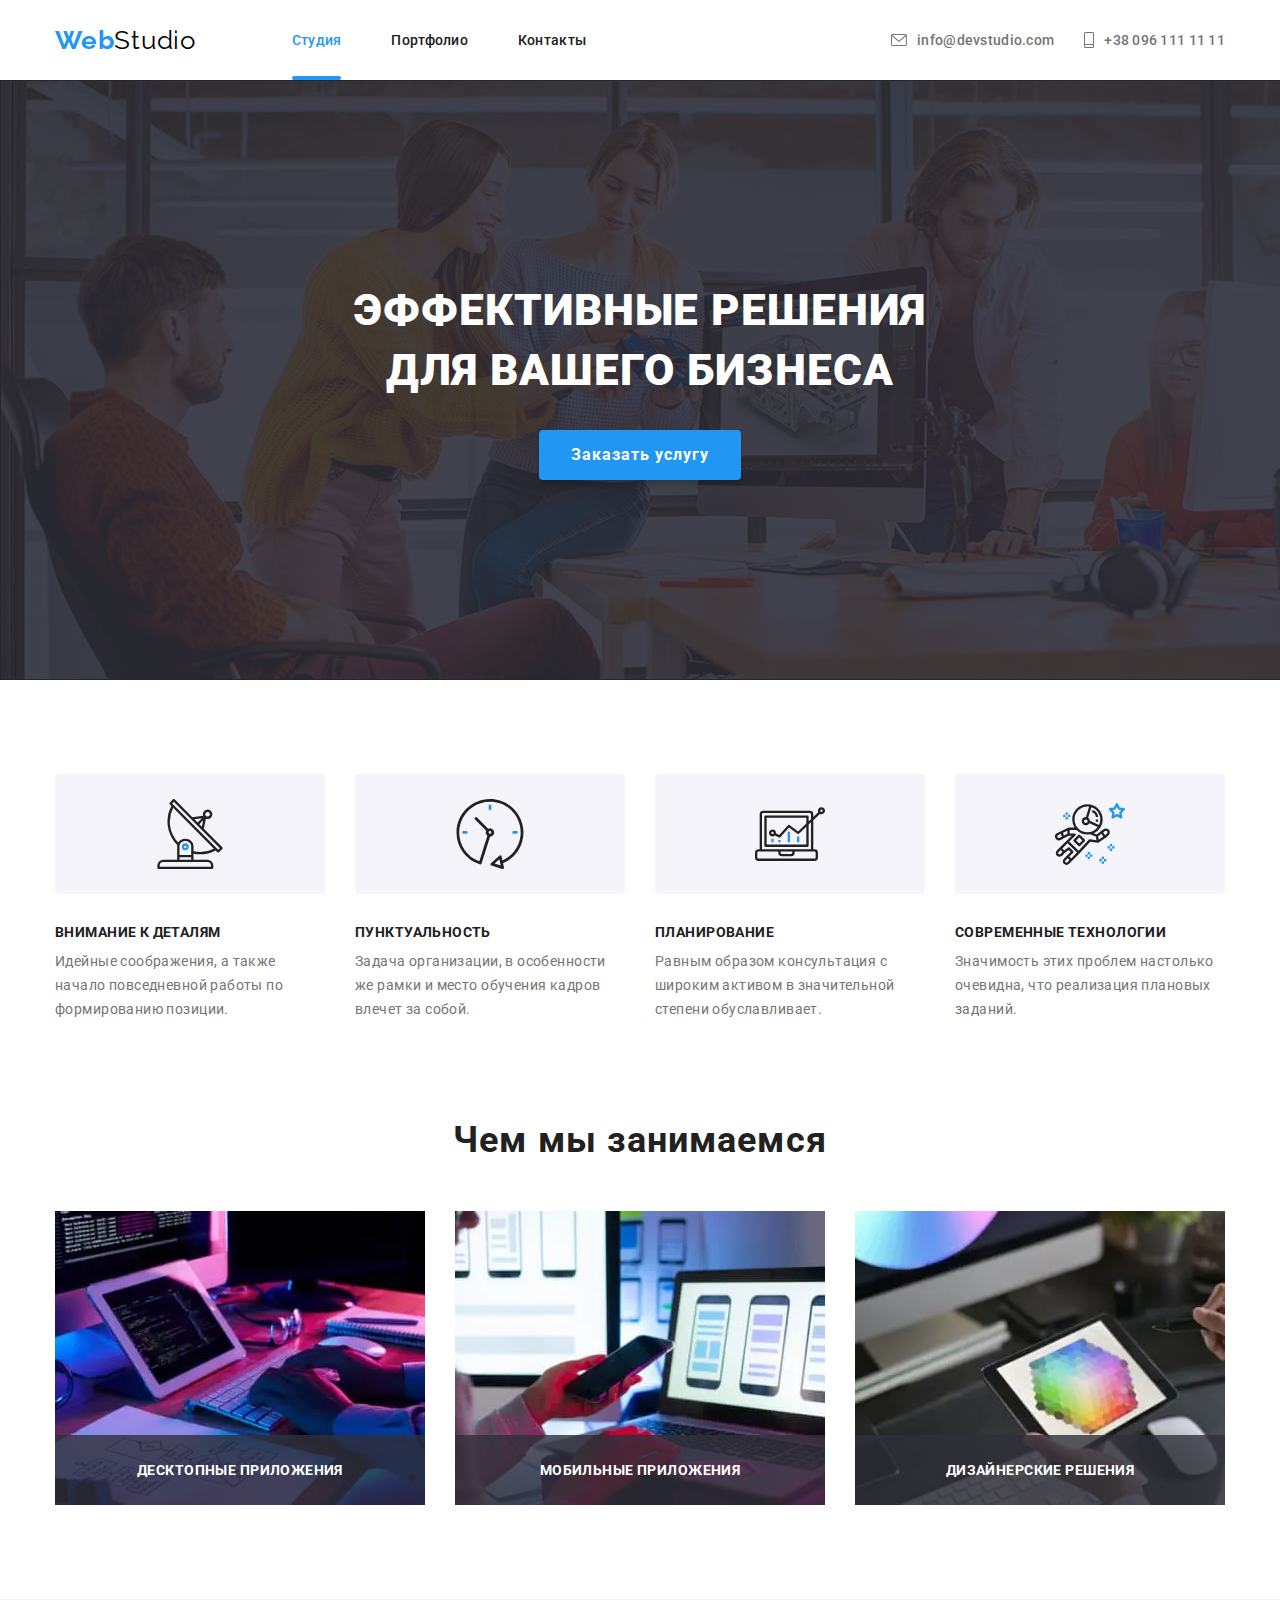
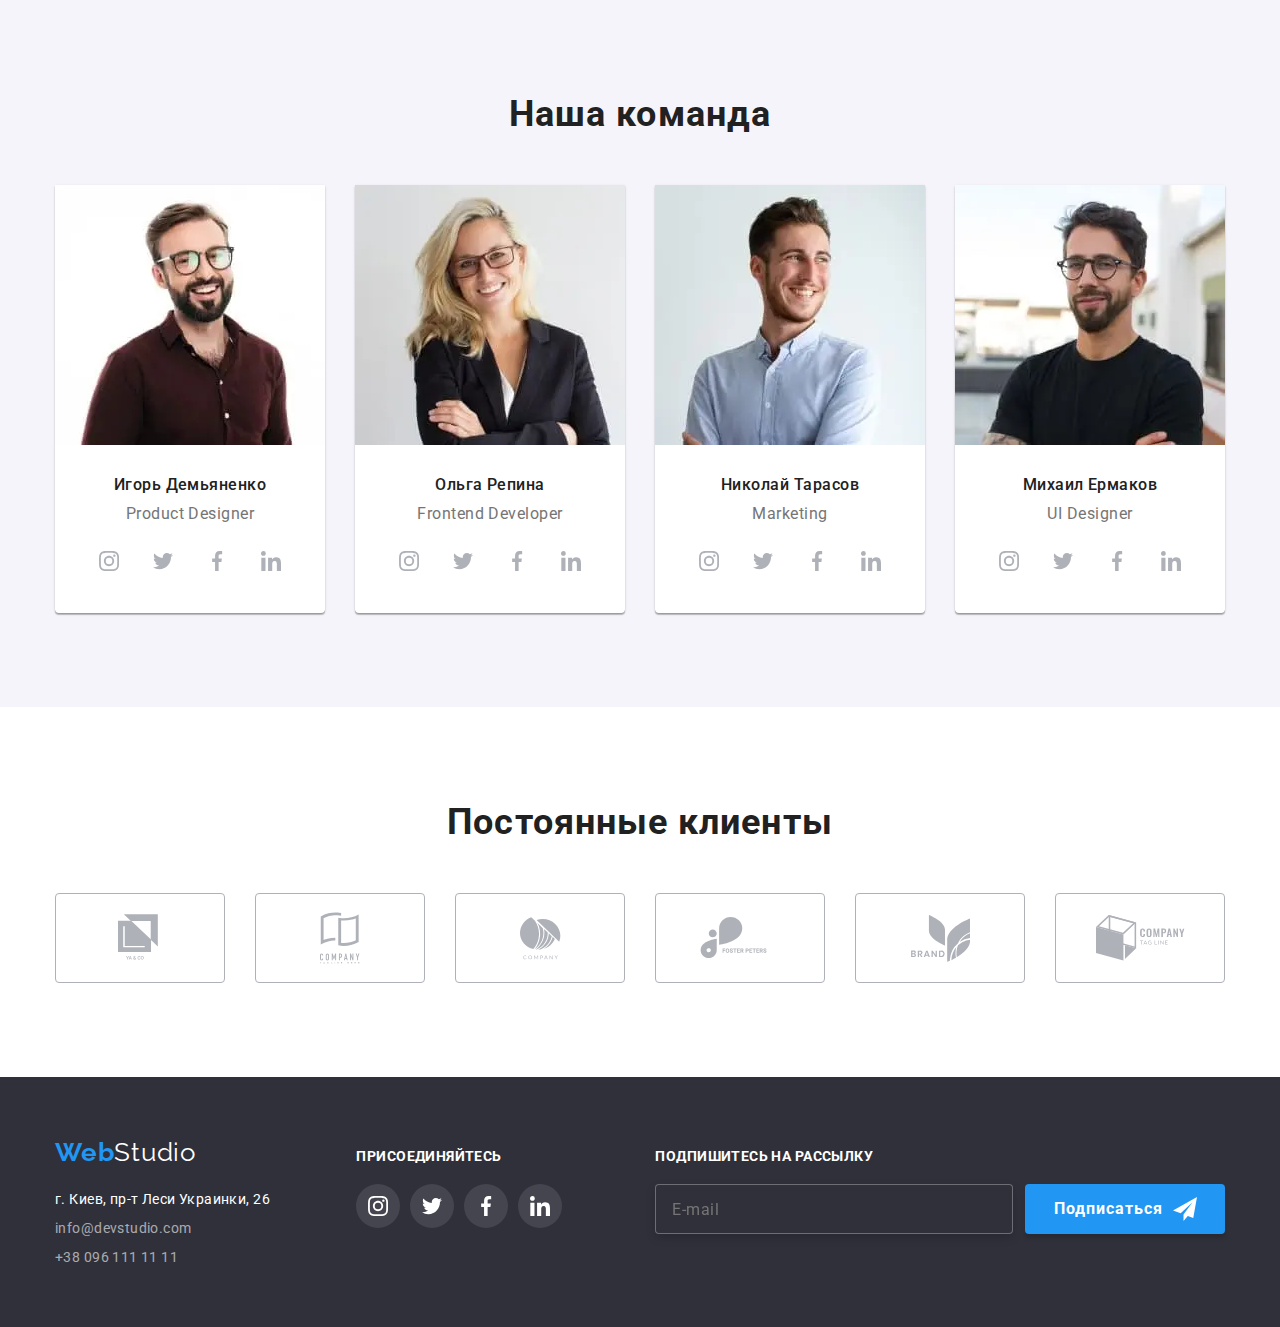
==== commit 5b151fb4: "change minor features" ====
--- a/index.html
+++ b/index.html
@@ -28,7 +28,7 @@
           <ul class="nav-list">
             <li class="item"><a class="nav-link current" href="./index.html">Студия</a></li>
             <li class="item"><a class="nav-link" href="./portfolio.html">Портфолио</a></li>
-            <li class="item"><a class="nav-link" href="#footer">Контакты</a></li>
+            <li class="item"><a class="nav-link nav-contacts-link" href="#footer">Контакты</a></li>
           </ul>
           <address>
             <ul class="nav-contacts">
--- a/css/main.min.css
+++ b/css/main.min.css
@@ -1,2 +1,2 @@
 /*! modern-normalize v1.0.0 | MIT License | https://github.com/sindresorhus/modern-normalize */​ ​ ​ html{-webkit-box-sizing:border-box;box-sizing:border-box}*,*::before,*::after{-webkit-box-sizing:border-box;box-sizing:border-box}*{margin:0;padding:0}.visually-hidden{position:absolute;width:1px;height:1px;margin:-1px;border:0;padding:0;clip:rect(0 0 0 0);overflow:hidden}img{display:block;max-width:100%;height:auto}​ :root{-moz-tab-size:4;-o-tab-size:4;tab-size:4}​ ​ html{line-height:1.15;-webkit-text-size-adjust:100%}​ ​ ​ body{margin:0}​ ​ body{font-family:system-ui,-apple-system,"Segoe UI",Roboto,Helvetica,Arial,sans-serif,"Apple Color Emoji","Segoe UI Emoji"}​ ​ ​ hr{height:0;color:inherit}​ ​ ​ abbr[title]{-webkit-text-decoration:underline dotted;text-decoration:underline dotted}​ ​ b,strong{font-weight:bolder}​ ​ code,kbd,samp,pre{font-family:ui-monospace, SFMono-Regular, Consolas, "Liberation Mono", Menlo,- monospace;font-size:1em}​ ​ small{font-size:80%}​ ​ sub,sup{font-size:75%;line-height:0;position:relative;vertical-align:baseline}​ sub{bottom:-0.25em}​ sup{top:-0.5em}​ ​ ​ table{text-indent:0;border-color:inherit}​ ​ ​ button,input,optgroup,select,textarea{font-family:inherit;font-size:100%;line-height:1.15;margin:0}​ ​ button,select{text-transform:none}​ ​ button,[type='button'],[type='reset'],[type='submit']{-webkit-appearance:button}​ ​ ::-moz-focus-inner{border-style:none;padding:0}​ ​ :-moz-focusring{outline:1px dotted ButtonText}​ ​ :-moz-ui-invalid{box-shadow:none}​ ​ legend{padding:0}​ ​ progress{vertical-align:baseline}​ ​ ::-webkit-inner-spin-button,::-webkit-outer-spin-button{height:auto}​ ​ [type='search']{-webkit-appearance:textfield;outline-offset:-2px}​ ​ ::-webkit-search-decoration{-webkit-appearance:none}​ ​ ::-webkit-file-upload-button{-webkit-appearance:button;font:inherit}​ ​ ​ summary{display:list-item}body{font-family:"Roboto",sans-serif;background-color:#fff;color:#757575}body.modal-open{overflow:hidden}h2,h3{color:#212121;font-style:normal}a{text-decoration:none}ul{list-style:none}input,textarea{outline:transparent}:hover,:focus,:focus-within{-webkit-transition:250ms cubic-bezier(0.4, 0, 0.2, 1);transition:250ms cubic-bezier(0.4, 0, 0.2, 1)}.container{padding-left:15px;padding-right:15px;margin-left:auto;margin-right:auto}@media screen and (min-width: 480px){.container{width:480px}}@media screen and (min-width: 768px){.container{width:768px}}@media screen and (min-width: 1200px){.container{width:1200px}}.header-section{position:relative}@media screen and (min-width: 480px) and (max-width: 767px){.header-section .container{width:100%}}.navigation{display:-webkit-box;display:-ms-flexbox;display:flex;-webkit-box-align:center;-ms-flex-align:center;align-items:center;-webkit-box-pack:justify;-ms-flex-pack:justify;justify-content:space-between}.nav-logo{display:-webkit-inline-box;display:-ms-inline-flexbox;display:inline-flex;padding-top:16px;padding-bottom:16px}@media screen and (min-width: 768px) and (max-width: 1199px){.nav-logo{margin-right:88px}}@media screen and (min-width: 1200px){.nav-logo{margin-right:93px}}.logo{color:#2196f3;font-family:"Raleway";font-weight:700;font-size:24px;line-height:1.17;letter-spacing:0.03em}@media screen and (min-width: 1200px){.logo{font-size:26px;line-height:1.19}}nav .logo span{color:#000000;font-weight:400}.menu-button{display:-webkit-inline-box;display:-ms-inline-flexbox;display:inline-flex;border:none;background-color:transparent}@media screen and (min-width: 768px){.menu-button{display:none}}.menu-button .icon-cross{display:none}.menu-button.is-open .icon-cross{display:block}.menu-button.is-open .icon-menu{display:none}.menu-button:hover,.menu-button:focus{fill:#2196f3}@media screen and (min-width: 768px){.menu-container{display:-webkit-box;display:-ms-flexbox;display:flex;-webkit-box-align:center;-ms-flex-align:center;align-items:center}}@media screen and (max-width: 767px){.menu-container{display:none;position:absolute;top:100%;left:0;width:100%;z-index:3;padding-top:60px;padding-bottom:60px;text-align:center;background-color:#fff}.menu-container.is-open{display:block}}@media screen and (min-width: 768px){.nav-list{display:-webkit-box;display:-ms-flexbox;display:flex}}@media screen and (max-width: 767px){.nav-list>.item:not(:last-child){margin-bottom:40px}}@media screen and (min-width: 768px){.nav-list>.item:not(:last-child){margin-right:50px}}.nav-link{display:inline-block;padding-top:8px;padding-bottom:8px;color:#212121;font-style:normal;font-weight:500;font-size:18px;line-height:1.167;letter-spacing:0.02em}@media screen and (min-width: 768px){.nav-link{padding-top:32px;padding-bottom:32px;font-size:14px;line-height:1.143}}.nav-link:hover,.nav-link:focus,.nav-contact:hover,.nav-contact:focus{color:#2196f3}.nav-link{position:relative}.nav-link.current::after{content:"";position:absolute;bottom:0;display:block;width:100%;height:4px;border-radius:2px;background:#2196f3}.nav-link.current{pointer-events:none;color:#2196f3}.nav-contacts{display:inline-block}@media screen and (max-width: 767px){.nav-contacts{margin-top:60px}}@media screen and (min-width: 768px){.nav-contacts{margin-left:84px}}@media screen and (min-width: 1200px){.nav-contacts{display:-webkit-box;display:-ms-flexbox;display:flex;margin-left:305px}}@media screen and (max-width: 1199px){.nav-contacts>.item:not(:last-child){margin-bottom:16px}}@media screen and (min-width: 768px) and (max-width: 1199px){.nav-contacts>.item:not(:last-child){margin-bottom:10px}}@media screen and (min-width: 1200px){.nav-contacts>.item:not(:last-child){margin-right:30px}}.nav-contact{display:-webkit-box;display:-ms-flexbox;display:flex;-webkit-box-align:center;-ms-flex-align:center;align-items:center;color:#757575;font-style:normal;font-weight:500;font-size:18px;line-height:1.167;letter-spacing:0.02em}@media screen and (min-width: 768px){.nav-contact{font-size:12px}}@media screen and (min-width: 1200px){.nav-contact{font-size:14px;line-height:1.143}}.nav-svg{margin-right:10px;fill:currentColor}@media screen and (min-width: 768px) and (max-width: 1199px){.nav-svg{margin-right:8px}}.hero-section{max-width:100%;padding-top:118px;padding-bottom:118px;background-color:#2f303a;color:#ffffff;font-style:normal;text-align:center;letter-spacing:0.06em;background-image:-webkit-gradient(linear, left top, right top, from(rgba(47,48,58,0.4)), to(rgba(47,48,58,0.4))),url(../images/Mobile/jpg/herobg-480.jpg);background-image:linear-gradient(to right, rgba(47,48,58,0.4), rgba(47,48,58,0.4)),url(../images/Mobile/jpg/herobg-480.jpg);background-size:cover;background-repeat:no-repeat}@media screen and (min-device-pixel-ratio: 2), screen and (-webkit-min-device-pixel-ratio: 2), screen and (min-resolution: 192dpi), screen and (min-resolution: 2dppx){.hero-section{background-image:-webkit-gradient(linear, left top, right top, from(rgba(47,48,58,0.4)), to(rgba(47,48,58,0.4))),url(../images/Mobile/jpg/herobg-480@2x.jpg);background-image:linear-gradient(to right, rgba(47,48,58,0.4), rgba(47,48,58,0.4)),url(../images/Mobile/jpg/herobg-480@2x.jpg)}}@media screen and (min-width: 576px) and (max-width: 768px){.hero-section{background-image:-webkit-gradient(linear, left top, right top, from(rgba(47,48,58,0.4)), to(rgba(47,48,58,0.4))),url(../images/Tablet/jpg/herobg-768.jpg);background-image:linear-gradient(to right, rgba(47,48,58,0.4), rgba(47,48,58,0.4)),url(../images/Tablet/jpg/herobg-768.jpg)}}@media screen and (min-width: 576px) and (max-width: 768px) and (min-device-pixel-ratio: 2), screen and (min-width: 576px) and (max-width: 768px) and (-webkit-min-device-pixel-ratio: 2), screen and (min-width: 576px) and (max-width: 768px) and (min-resolution: 192dpi), screen and (min-width: 576px) and (max-width: 768px) and (min-resolution: 2dppx){.hero-section{background-image:-webkit-gradient(linear, left top, right top, from(rgba(47,48,58,0.4)), to(rgba(47,48,58,0.4))),url(../images/Tablet/jpg/herobg-768@2x.jpg);background-image:linear-gradient(to right, rgba(47,48,58,0.4), rgba(47,48,58,0.4)),url(../images/Tablet/jpg/herobg-768@2x.jpg)}}@media screen and (min-width: 769px){.hero-section{padding-top:200px;padding-bottom:200px;background-image:-webkit-gradient(linear, left top, right top, from(rgba(47,48,58,0.4)), to(rgba(47,48,58,0.4))),url(../images/Desktop/jpg/herobg-1600.jpg);background-image:linear-gradient(to right, rgba(47,48,58,0.4), rgba(47,48,58,0.4)),url(../images/Desktop/jpg/herobg-1600.jpg)}}@media screen and (min-width: 769px) and (min-device-pixel-ratio: 2), screen and (min-width: 769px) and (-webkit-min-device-pixel-ratio: 2), screen and (min-width: 769px) and (min-resolution: 192dpi), screen and (min-width: 769px) and (min-resolution: 2dppx){.hero-section{background-image:-webkit-gradient(linear, left top, right top, from(rgba(47,48,58,0.4)), to(rgba(47,48,58,0.4))),url(../images/Desktop/jpg/herobg-1600@2x.jpg);background-image:linear-gradient(to right, rgba(47,48,58,0.4), rgba(47,48,58,0.4)),url(../images/Desktop/jpg/herobg-1600@2x.jpg)}}.hero-title{margin-bottom:30px;font-weight:900;font-size:26px;line-height:1.6154;text-transform:uppercase}@media screen and (min-width: 1200px){.hero-title{font-size:44px;line-height:1.364}}.hero-button{padding:10px 32px;-webkit-box-shadow:0px 4px 4px rgba(0,0,0,0.15);box-shadow:0px 4px 4px rgba(0,0,0,0.15);border-radius:4px;border:0;background-color:#2196f3;color:#ffffff;font-family:"Roboto",sans-serif;font-weight:700;font-size:16px;line-height:1.875;letter-spacing:0.06em;cursor:pointer}.hero-button:hover,.hero-button:focus{color:#2196f3;background-color:#ffffff}.backdrop{position:fixed;top:0;left:0;width:100%;height:100%;background-color:rgba(0,0,0,0.2);z-index:5;overflow-y:scroll;opacity:1;-webkit-transition:opacity 400ms ease;transition:opacity 400ms ease}@media screen and (max-width: 480px){.backdrop{padding-left:15px;padding-right:15px}}.backdrop.is-hidden{pointer-events:none;opacity:0}.modal{position:relative;top:50%;left:50%;-webkit-transform:scale(1) translate(-50%, -50%);transform:scale(1) translate(-50%, -50%);-webkit-transition:-webkit-transform 500ms ease-in;transition:-webkit-transform 500ms ease-in;transition:transform 500ms ease-in;transition:transform 500ms ease-in, -webkit-transform 500ms ease-in;max-width:450px;background:#ffffff;-webkit-box-shadow:0px 1px 3px rgba(0,0,0,0.12),0px 1px 1px rgba(0,0,0,0.14),0px 2px 1px rgba(0,0,0,0.2);box-shadow:0px 1px 3px rgba(0,0,0,0.12),0px 1px 1px rgba(0,0,0,0.14),0px 2px 1px rgba(0,0,0,0.2);border-radius:4px}@media screen and (min-width: 1200px){.modal{max-width:528px}}@media screen and (min-height: 320px) and (max-height: 650px){.modal{margin-top:164px}}@media screen and (min-height: 320px) and (max-height: 650px) and (min-height: 420px){.modal{margin-top:114px}}@media screen and (min-height: 320px) and (max-height: 650px) and (min-height: 520px){.modal{margin-top:64px}}.backdrop.is-hidden .modal{-webkit-transform:scale(0.7) translate(-70%, -70%);transform:scale(0.7) translate(-70%, -70%)}.modal-close-button{position:absolute;display:-webkit-box;display:-ms-flexbox;display:flex;-webkit-box-align:center;-ms-flex-align:center;align-items:center;-webkit-box-pack:center;-ms-flex-pack:center;justify-content:center;right:8px;top:8px;width:30px;height:30px;background:#ffffff;border:1px solid rgba(0,0,0,0.1);border-radius:50%;cursor:pointer}.modal-close-button:hover,.modal-close-button:focus{fill:#2196f3;border-color:#2196f3}.service-form{display:-webkit-box;display:-ms-flexbox;display:flex;-webkit-box-orient:vertical;-webkit-box-direction:normal;-ms-flex-direction:column;flex-direction:column;padding:40px}.form-сaption{margin-bottom:12px;color:#212121;font-style:normal;font-size:20px;line-height:1.5;text-align:center;letter-spacing:0.03em}@media screen and (min-width: 1200px){.form-сaption{line-height:1.15}}.service-label:not(:last-child){margin-bottom:10px}.service-label{display:-webkit-box;display:-ms-flexbox;display:flex;-webkit-box-orient:vertical;-webkit-box-direction:normal;-ms-flex-direction:column;flex-direction:column}.label-text{margin-bottom:4px;font-style:normal;font-size:12px;line-height:1.167;letter-spacing:0.01em}.service-input:hover,.service-input:focus-within,.service-textarea:hover,.service-textarea:focus-within{border-color:#2196f3}.service-input:focus-within+.service-icons{fill:#2196f3}.service-input:not(:placeholder-shown):valid{border-color:green}.service-input:not(:placeholder-shown):invalid{border-color:red}.service-input{height:40px;width:100%;padding-left:42px;font-size:16px;color:#757575;border:1px solid rgba(33,33,33,0.2);-webkit-box-sizing:border-box;box-sizing:border-box;border-radius:4px;cursor:pointer}.input-div{position:relative}.service-icons{position:absolute;left:14px;bottom:50%;-webkit-transform:translateY(50%);transform:translateY(50%);color:#212121}.service-textarea{padding:12px 16px;margin-bottom:10px;max-height:120px;color:#757575;font-size:16px;border:1px solid rgba(33,33,33,0.2);-webkit-box-sizing:border-box;box-sizing:border-box;border-radius:4px;resize:none}.service-textarea::-webkit-input-placeholder{color:rgba(117,117,117,0.5);font-family:"Roboto",sans-serif;font-style:normal;font-weight:400;font-size:12px;line-height:1.167;letter-spacing:0.01em}.service-textarea:-ms-input-placeholder{color:rgba(117,117,117,0.5);font-family:"Roboto",sans-serif;font-style:normal;font-weight:400;font-size:12px;line-height:1.167;letter-spacing:0.01em}.service-textarea::-ms-input-placeholder{color:rgba(117,117,117,0.5);font-family:"Roboto",sans-serif;font-style:normal;font-weight:400;font-size:12px;line-height:1.167;letter-spacing:0.01em}.service-textarea::placeholder{color:rgba(117,117,117,0.5);font-family:"Roboto",sans-serif;font-style:normal;font-weight:400;font-size:12px;line-height:1.167;letter-spacing:0.01em}.service-textarea:hover::-webkit-input-placeholder,.service-textarea:focus-within::-webkit-input-placeholder{font-size:14px;line-height:1.143}.service-textarea:hover:-ms-input-placeholder,.service-textarea:focus-within:-ms-input-placeholder{font-size:14px;line-height:1.143}.service-textarea:hover::-ms-input-placeholder,.service-textarea:focus-within::-ms-input-placeholder{font-size:14px;line-height:1.143}.service-textarea:hover::placeholder,.service-textarea:focus-within::placeholder{font-size:14px;line-height:1.143}.agree-label{display:-webkit-box;display:-ms-flexbox;display:flex;-webkit-box-pack:center;-ms-flex-pack:center;justify-content:center;-webkit-box-align:center;-ms-flex-align:center;align-items:center;margin-bottom:30px}.checkbox-input:checked+.checkbox-span{background-image:url(../images/check.svg);background-color:#2196f3;background-size:contain;background-origin:border-box;border-color:#2196f3;-webkit-transition:-webkit-transform 250ms cubic-bezier(0.4, 0, 0.2, 1);transition:-webkit-transform 250ms cubic-bezier(0.4, 0, 0.2, 1);transition:transform 250ms cubic-bezier(0.4, 0, 0.2, 1);transition:transform 250ms cubic-bezier(0.4, 0, 0.2, 1), -webkit-transform 250ms cubic-bezier(0.4, 0, 0.2, 1);-webkit-transform:scale(1.3);transform:scale(1.3)}.checkbox-span{margin-right:7px;width:16px;height:15px;border-radius:2px;border:2px solid #212121;cursor:pointer}.agree-text{font-style:normal;font-weight:normal;font-size:12px;line-height:1.1667;letter-spacing:0.03em}@media screen and (min-width: 1200px){.agree-text{font-size:14px;line-height:1.715}}.agreement-link{position:relative}.agreement-text::after{position:absolute;content:"";width:100%;left:50%;bottom:0;-webkit-transform:translateX(-50%);transform:translateX(-50%);border-bottom:0.01px solid}.hero-button.service-button{width:200px;-ms-flex-item-align:center;-ms-grid-row-align:center;align-self:center}.hero-button.service-button:hover,.hero-button.service-button:focus{color:#ffffff;background-color:#188ce8}.advantages-section{padding-top:60px;padding-bottom:60px}@media screen and (min-width: 1200px){.advantages-section{padding-top:94px;padding-bottom:94px}}.advantages-list{margin:-15px}@media screen and (min-width: 768px){.advantages-list{display:-webkit-box;display:-ms-flexbox;display:flex;-ms-flex-wrap:wrap;flex-wrap:wrap}}.advantages-item{margin:15px}@media screen and (min-width: 768px){.advantages-item{width:calc((100% - 60px) / 2)}}@media screen and (min-width: 1200px){.advantages-item{width:calc((100% - 120px) / 4)}}.advantages-div{height:120px;margin-bottom:30px;background-color:#f5f4fa;border-radius:4px}.advantages-icons{position:relative;top:50%;left:50%;-webkit-transform:translate(-50%, -50%);transform:translate(-50%, -50%)}.advantages-title{margin-bottom:10px;font-weight:700;font-size:14px;line-height:1.143;letter-spacing:0.03em;text-transform:uppercase}.advantages-text{min-height:50px;font-weight:400;font-size:14px;line-height:1.714;letter-spacing:0.03em}@media screen and (min-width: 1200px){.advantages-text{height:75px}}@media screen and (min-width: 768px){.advantages-text.text-hight{height:75px}}.illustrations-section{padding-bottom:94px}@media screen and (max-width: 1199px){.illustrations-section{display:none}}.illustrations-title{margin-bottom:50px;font-weight:700;font-size:36px;line-height:1.17;text-align:center;letter-spacing:0.03em}.illustrations-list{display:-webkit-box;display:-ms-flexbox;display:flex}.illustrations-item+.illustrations-item{margin-left:30px}.illustrations-item{position:relative}.illustrations-text{position:absolute;bottom:0;padding:27px 0px;color:#ffffff;background:rgba(47,48,58,0.8);width:100%;font-style:normal;font-weight:700;font-size:14px;line-height:1.143;text-align:center;letter-spacing:0.03em;text-transform:uppercase}.team-section{padding-top:60px;padding-bottom:60px;background-color:#f5f4fa}@media screen and (min-width: 1200px){.team-section{padding-top:94px;padding-bottom:94px}}.team-list{margin:-15px}@media screen and (min-width: 768px){.team-list{display:-webkit-box;display:-ms-flexbox;display:flex;-ms-flex-wrap:wrap;flex-wrap:wrap}}.team-item{margin:15px;background-color:#fff;-webkit-box-shadow:0px 1px 3px rgba(0,0,0,0.12),0px 1px 1px rgba(0,0,0,0.14),0px 2px 1px rgba(0,0,0,0.2);box-shadow:0px 1px 3px rgba(0,0,0,0.12),0px 1px 1px rgba(0,0,0,0.14),0px 2px 1px rgba(0,0,0,0.2);border-radius:0px 0px 4px 4px}@media screen and (min-width: 768px){.team-item{width:calc((100% - 60px) / 2)}}@media screen and (min-width: 1200px){.team-item{width:calc((100% - 120px) / 4)}}.team-title{margin-bottom:50px;font-weight:700;font-size:36px;line-height:1.17;text-align:center;letter-spacing:0.03em}@media screen and (max-width: 1199px){.team-title{margin-bottom:30px;font-size:28px;line-height:1.79}}.teammate{padding-top:30px;margin-bottom:10px;font-weight:500;font-size:16px;line-height:1.1875;text-align:center;letter-spacing:0.03em}.teammate-profession{margin-bottom:16px;font-weight:400;font-size:16px;line-height:1.1875;text-align:center;letter-spacing:0.03em}.social-list{display:-webkit-box;display:-ms-flexbox;display:flex;-webkit-box-pack:center;-ms-flex-pack:center;justify-content:center;-webkit-box-align:center;-ms-flex-align:center;align-items:center;padding-bottom:24px}@media screen and (min-width: 1200px){.social-list{padding-bottom:30px}}.social-item{-webkit-box-pack:center;-ms-flex-pack:center;justify-content:center;-webkit-box-align:center;-ms-flex-align:center;align-items:center}.social-item:not(:last-child){margin-right:10px}.social-link{display:-webkit-inline-box;display:-ms-inline-flexbox;display:inline-flex;width:44px;height:44px;border-radius:50%;-webkit-box-pack:center;-ms-flex-pack:center;justify-content:center;-webkit-box-align:center;-ms-flex-align:center;align-items:center;fill:#afb1b8}.social-link:hover,.social-link:focus{fill:#ffffff;background-color:#2196f3}.clients-section{padding-top:60px;padding-bottom:60px}@media screen and (min-width: 1200px){.clients-section{padding-top:94px;padding-bottom:94px}}.clients-list{display:-webkit-box;display:-ms-flexbox;display:flex;margin:-15px}@media screen and (max-width: 1199px){.clients-list{-ms-flex-wrap:wrap;flex-wrap:wrap}}.clients-item{width:calc((100% - 60px) / 2);margin:15px}@media screen and (min-width: 768px) and (max-width: 1199px){.clients-item{width:calc((100% - 90px) / 3)}}@media screen and (min-width: 1200px){.clients-item{width:calc((100% - 150px) / 6)}}.logo-link{display:-webkit-box;display:-ms-flexbox;display:flex;-webkit-box-align:center;-ms-flex-align:center;align-items:center;-webkit-box-pack:center;-ms-flex-pack:center;justify-content:center;height:90px;color:#afb1b8;border:1px solid #afb1b8;border-radius:4px}.logo-link:hover,.logo-link:focus{color:#2196f3;border-color:#2196f3}.logo-svg{fill:currentColor}.projects-section{padding-top:60px;padding-bottom:60px;border-top:1px solid #ececec}@media screen and (min-width: 1200px){.projects-section{padding-top:94px;padding-bottom:94px}}.sorter-list{display:-webkit-box;display:-ms-flexbox;display:flex;-ms-flex-wrap:wrap;flex-wrap:wrap;margin-bottom:40px}@media screen and (max-width: 767px){.sorter-list{margin-top:-15px;margin-right:-8px}}@media screen and (min-width: 768px) and (max-width: 1199px){.sorter-list{-webkit-box-pack:center;-ms-flex-pack:center;justify-content:center;margin-bottom:30px}}@media screen and (min-width: 1200px){.sorter-list{-webkit-box-pack:center;-ms-flex-pack:center;justify-content:center;margin-bottom:50px}}.sorter-item:not(:last-child){margin-right:8px}@media screen and (max-width: 767px){.sorter-item{margin-top:15px}}.sorter-button{padding:6px 22px;color:#212121;background-color:#f5f4fa;font-family:"Roboto",sans-serif;font-style:normal;font-weight:500;font-size:16px;line-height:1.625;text-align:center;letter-spacing:0.03em;border:0;border-radius:4px}.sorter-button:hover,.sorter-button:focus{color:#ffffff;background-color:#2196f3;-webkit-box-shadow:0px 3px 1px rgba(0,0,0,0.1),0px 1px 2px rgba(0,0,0,0.08),0px 2px 2px rgba(0,0,0,0.12);box-shadow:0px 3px 1px rgba(0,0,0,0.1),0px 1px 2px rgba(0,0,0,0.08),0px 2px 2px rgba(0,0,0,0.12)}.projects-list{display:-webkit-box;display:-ms-flexbox;display:flex;-ms-flex-wrap:wrap;flex-wrap:wrap;margin:-15px}.projects-item{margin:15px}@media screen and (min-width: 768px){.projects-item{width:calc((100% - 60px) / 2)}}@media screen and (min-width: 1200px){.projects-item{width:calc((100% - 90px) / 3)}}.projects-item:hover,.projects-item:focus-within{-webkit-box-shadow:0px 1px 1px rgba(0,0,0,0.12),0px 4px 4px rgba(0,0,0,0.06),1px 4px 6px rgba(0,0,0,0.16);box-shadow:0px 1px 1px rgba(0,0,0,0.12),0px 4px 4px rgba(0,0,0,0.06),1px 4px 6px rgba(0,0,0,0.16)}.overlay{position:relative;overflow:hidden}.projects-link:hover .hidden-text,.projects-link:focus .hidden-text{opacity:1;top:50%;-webkit-transform:translateY(-50%);transform:translateY(-50%);-webkit-transition:250ms cubic-bezier(0.4, 0, 0.2, 1);transition:250ms cubic-bezier(0.4, 0, 0.2, 1)}.hidden-text{opacity:0;position:absolute;padding:77px 24px;color:#ffffff;background:rgba(33,150,243,0.9);font-style:normal;font-weight:normal;font-size:18px;line-height:1.56;letter-spacing:0.03em}@media screen and (min-width: 768px) and (max-width: 1199px){.hidden-text{padding:49px 24px}}@media screen and (min-width: 1200px){.hidden-text{padding:63px 24px}}.projects-content{padding:20px 16px;background:#fff;border:1px solid #eeeeee;border-top:none}.projects-title{margin-bottom:4px;font-weight:700;font-size:18px;line-height:2;letter-spacing:0.06em}.projects-text{font-weight:normal;font-size:16px;line-height:1.87;letter-spacing:0.03em;color:#757575}.footer-section{padding-top:60px;padding-bottom:60px;background:#2f303a;color:#ffffff}@media screen and (max-width: 1199px){.footer-section{text-align:center}}@media screen and (min-width: 768px) and (max-width: 1199px){.flex-div{display:-webkit-box;display:-ms-flexbox;display:flex;-ms-flex-wrap:wrap;flex-wrap:wrap;padding-left:76px;padding-right:89px}}@media screen and (min-width: 1200px){.flex-div{display:-webkit-box;display:-ms-flexbox;display:flex;-webkit-box-align:baseline;-ms-flex-align:baseline;align-items:baseline}}@media screen and (min-width: 768px){.footer-div{width:232px}}.footer-logo{display:block;margin-bottom:20px}.footer-logo span{color:#ffffff;font-weight:400}@media screen and (max-width: 1199px){.footer-address{margin-bottom:60px}}.street-location{height:21px;margin-bottom:8px;font-family:"Roboto",sans-serif;font-style:normal;font-weight:400;font-size:14px;line-height:1.714;letter-spacing:0.03em}.footer-contacts>.item:not(:last-child){margin-bottom:8px}.footer-contact{display:block;height:21px;font-style:normal;font-weight:400;font-size:14px;line-height:1.71;letter-spacing:0.03em;color:rgba(255,255,255,0.6)}@media screen and (max-width: 767px){.footer-socials{margin-bottom:60px}}@media screen and (min-width: 768px){.footer-socials{margin-left:auto}}@media screen and (min-width: 1200px){.footer-socials{margin-left:70px}}.join{display:block;margin-bottom:20px;font-style:normal;font-weight:700;font-size:14px;line-height:1.143;letter-spacing:0.03em;text-transform:uppercase}.social-list.lower{padding-bottom:0px}.social-link.lower{fill:#ffffff;background-color:rgba(255,255,255,0.1)}.social-link:hover,.social-link:focus{fill:#ffffff;background-color:#2196f3}@media screen and (min-width: 768px) and (max-width: 1199px){.footer-form{margin-left:auto;margin-right:auto}}@media screen and (min-width: 1200px){.footer-form{margin-left:93px}}.subscribe-caption{display:-webkit-inline-box;display:-ms-inline-flexbox;display:inline-flex;margin-bottom:20px;font-style:normal;font-size:14px;line-height:1.143;letter-spacing:0.03em;text-transform:uppercase}@media screen and (min-width: 1200px){.enter-mail{display:-webkit-box;display:-ms-flexbox;display:flex}}.footer-input{width:100%;height:50px;padding:15px 0 15px 16px;color:#fff;border:1px solid rgba(255,255,255,0.3);-webkit-box-sizing:border-box;box-sizing:border-box;-webkit-filter:drop-shadow(0px 4px 4px rgba(0,0,0,0.15));filter:drop-shadow(0px 4px 4px rgba(0,0,0,0.15));border-radius:4px;background-color:#2f303a;cursor:pointer}@media screen and (min-width: 480px){.footer-input{width:450px}}@media screen and (max-width: 1199px){.footer-input{margin-bottom:20px}}@media screen and (min-width: 1200px){.footer-input{width:358px}}.footer-input::-webkit-input-placeholder{font-family:"Roboto",sans-serif;font-style:normal;font-size:16px;line-height:1.25;letter-spacing:0.03em}.footer-input:-ms-input-placeholder{font-family:"Roboto",sans-serif;font-style:normal;font-size:16px;line-height:1.25;letter-spacing:0.03em}.footer-input::-ms-input-placeholder{font-family:"Roboto",sans-serif;font-style:normal;font-size:16px;line-height:1.25;letter-spacing:0.03em}.footer-input::placeholder{font-family:"Roboto",sans-serif;font-style:normal;font-size:16px;line-height:1.25;letter-spacing:0.03em}.footer-input:hover,.footer-input:focus-within{border-color:#fff}.footer-input:focus-within::-webkit-input-placeholder{color:#fff}.footer-input:focus-within:-ms-input-placeholder{color:#fff}.footer-input:focus-within::-ms-input-placeholder{color:#fff}.footer-input:focus-within::placeholder{color:#fff}.footer-input:not(:placeholder-shown):valid{border-color:green}.footer-input:not(:placeholder-shown):invalid{border-color:red}.subscribe-button.hero-button{max-width:100%;display:-webkit-box;display:-ms-flexbox;display:flex;-webkit-box-align:center;-ms-flex-align:center;align-items:center;padding-left:29px;padding-right:28px}@media screen and (max-width: 1199px){.subscribe-button.hero-button{position:relative;left:50%;-webkit-transform:translateX(-50%);transform:translateX(-50%)}}@media screen and (min-width: 1200px){.subscribe-button.hero-button{margin-left:12px}}.subscribe-button:hover>.send-icon,.subscribe-button:focus-within>.send-icon,.subscribe-button:hover,.subscribe-text:hover>.send-icon,.subscribe-text:focus-within>.send-icon,.subscribe-text:hover{fill:#2196f3;color:#2196f3}.send-icon{fill:#fff;margin-left:10px;-webkit-box-align:center;-ms-flex-align:center;align-items:center;-webkit-box-pack:center;-ms-flex-pack:center;justify-content:center}
+ monospace;font-size:1em}​ ​ small{font-size:80%}​ ​ sub,sup{font-size:75%;line-height:0;position:relative;vertical-align:baseline}​ sub{bottom:-0.25em}​ sup{top:-0.5em}​ ​ ​ table{text-indent:0;border-color:inherit}​ ​ ​ button,input,optgroup,select,textarea{font-family:inherit;font-size:100%;line-height:1.15;margin:0}​ ​ button,select{text-transform:none}​ ​ button,[type='button'],[type='reset'],[type='submit']{-webkit-appearance:button}​ ​ ::-moz-focus-inner{border-style:none;padding:0}​ ​ :-moz-focusring{outline:1px dotted ButtonText}​ ​ :-moz-ui-invalid{box-shadow:none}​ ​ legend{padding:0}​ ​ progress{vertical-align:baseline}​ ​ ::-webkit-inner-spin-button,::-webkit-outer-spin-button{height:auto}​ ​ [type='search']{-webkit-appearance:textfield;outline-offset:-2px}​ ​ ::-webkit-search-decoration{-webkit-appearance:none}​ ​ ::-webkit-file-upload-button{-webkit-appearance:button;font:inherit}​ ​ ​ summary{display:list-item}body{font-family:"Roboto",sans-serif;background-color:#fff;color:#757575}body.modal-open{overflow:hidden}h2,h3{color:#212121;font-style:normal}a{text-decoration:none}ul{list-style:none}input,textarea{outline:transparent}:hover,:focus,:focus-within{-webkit-transition:250ms cubic-bezier(0.4, 0, 0.2, 1);transition:250ms cubic-bezier(0.4, 0, 0.2, 1)}.fixed{position:fixed;width:100%}.container{padding-left:15px;padding-right:15px;margin-left:auto;margin-right:auto}@media screen and (min-width: 480px){.container{width:480px}}@media screen and (min-width: 768px){.container{width:768px}}@media screen and (min-width: 1200px){.container{width:1200px}}.header-section{position:relative}@media screen and (max-width: 767px){.header-section{position:fixed;width:100%;z-index:1000;background-color:#fff}}@media screen and (min-width: 480px) and (max-width: 767px){.header-section .container{width:100%}}.navigation{display:-webkit-box;display:-ms-flexbox;display:flex;-webkit-box-align:center;-ms-flex-align:center;align-items:center;-webkit-box-pack:justify;-ms-flex-pack:justify;justify-content:space-between}.nav-logo{display:-webkit-inline-box;display:-ms-inline-flexbox;display:inline-flex;padding-top:16px;padding-bottom:16px;z-index:99}@media screen and (min-width: 768px) and (max-width: 1199px){.nav-logo{margin-right:88px}}@media screen and (min-width: 1200px){.nav-logo{margin-right:93px}}.logo{color:#2196f3;font-family:"Raleway";font-weight:700;font-size:24px;line-height:1.17;letter-spacing:0.03em}@media screen and (min-width: 1200px){.logo{font-size:26px;line-height:1.19}}nav .logo span{color:#000000;font-weight:400}.menu-button{display:-webkit-inline-box;display:-ms-inline-flexbox;display:inline-flex;border:none;background-color:transparent;z-index:99}@media screen and (min-width: 768px){.menu-button{display:none}}.menu-button .icon-cross{display:none}.menu-button.is-open .icon-cross{display:block}.menu-button.is-open .icon-menu{display:none}.menu-button:hover,.menu-button:focus{fill:#2196f3}@media screen and (min-width: 768px){.menu-container{display:-webkit-box;display:-ms-flexbox;display:flex;-webkit-box-align:center;-ms-flex-align:center;align-items:center}}@media screen and (max-width: 767px){.menu-container{position:absolute;top:100%;left:0;z-index:89;-webkit-transform:translateY(-100%);transform:translateY(-100%);opacity:0;-webkit-transition:opacity 250ms linear, -webkit-transform 250ms linear;transition:opacity 250ms linear, -webkit-transform 250ms linear;transition:transform 250ms linear, opacity 250ms linear;transition:transform 250ms linear, opacity 250ms linear, -webkit-transform 250ms linear;pointer-events:none;width:100%;text-align:center;background-color:#fff}.menu-container.is-open{position:fixed;top:0;display:-webkit-box;display:-ms-flexbox;display:flex;-webkit-box-orient:vertical;-webkit-box-direction:normal;-ms-flex-direction:column;flex-direction:column;-ms-flex-pack:distribute;justify-content:space-around;opacity:1;-webkit-transform:translateY(0);transform:translateY(0);pointer-events:initial;height:100%}}@media screen and (min-width: 768px){.nav-list{display:-webkit-box;display:-ms-flexbox;display:flex}}@media screen and (max-width: 767px){.nav-list>.item:not(:last-child){margin-bottom:40px}}@media screen and (min-width: 768px){.nav-list>.item:not(:last-child){margin-right:50px}}.nav-link{display:inline-block;padding-top:8px;padding-bottom:8px;color:#212121;font-style:normal;font-weight:500;font-size:18px;line-height:1.167;letter-spacing:0.02em}@media screen and (min-width: 768px){.nav-link{padding-top:32px;padding-bottom:32px;font-size:14px;line-height:1.143}}.nav-link:hover,.nav-link:focus,.nav-contact:hover,.nav-contact:focus{color:#2196f3}.nav-link{position:relative}.nav-link.current::after{content:"";position:absolute;bottom:0;display:block;width:100%;height:4px;border-radius:2px;background:#2196f3}.nav-link.current{pointer-events:none;color:#2196f3}.nav-contacts{display:inline-block}@media screen and (min-width: 768px){.nav-contacts{margin-left:84px}}@media screen and (min-width: 1200px){.nav-contacts{display:-webkit-box;display:-ms-flexbox;display:flex;margin-left:305px}}@media screen and (max-width: 1199px){.nav-contacts>.item:not(:last-child){margin-bottom:16px}}@media screen and (min-width: 768px) and (max-width: 1199px){.nav-contacts>.item:not(:last-child){margin-bottom:10px}}@media screen and (min-width: 1200px){.nav-contacts>.item:not(:last-child){margin-right:30px}}.nav-contact{display:-webkit-box;display:-ms-flexbox;display:flex;-webkit-box-align:center;-ms-flex-align:center;align-items:center;color:#757575;font-style:normal;font-weight:500;font-size:18px;line-height:1.167;letter-spacing:0.02em}@media screen and (min-width: 768px){.nav-contact{font-size:12px}}@media screen and (min-width: 1200px){.nav-contact{font-size:14px;line-height:1.143}}.nav-svg{margin-right:10px;fill:currentColor}@media screen and (min-width: 768px) and (max-width: 1199px){.nav-svg{margin-right:8px}}.hero-section{max-width:100%;padding-top:118px;padding-bottom:118px;background-color:#2f303a;color:#ffffff;font-style:normal;text-align:center;letter-spacing:0.06em;background-image:-webkit-gradient(linear, left top, right top, from(rgba(47,48,58,0.8)), to(rgba(47,48,58,0.8))),url(../images/Mobile/jpg/herobg-480.jpg);background-image:linear-gradient(to right, rgba(47,48,58,0.8), rgba(47,48,58,0.8)),url(../images/Mobile/jpg/herobg-480.jpg);background-size:cover;background-repeat:no-repeat}@media screen and (min-device-pixel-ratio: 2), screen and (-webkit-min-device-pixel-ratio: 2), screen and (min-resolution: 192dpi), screen and (min-resolution: 2dppx){.hero-section{background-image:-webkit-gradient(linear, left top, right top, from(rgba(47,48,58,0.8)), to(rgba(47,48,58,0.8))),url(../images/Mobile/jpg/herobg-480@2x.jpg);background-image:linear-gradient(to right, rgba(47,48,58,0.8), rgba(47,48,58,0.8)),url(../images/Mobile/jpg/herobg-480@2x.jpg)}}@media screen and (min-width: 576px) and (max-width: 768px){.hero-section{background-image:-webkit-gradient(linear, left top, right top, from(rgba(47,48,58,0.8)), to(rgba(47,48,58,0.8))),url(../images/Tablet/jpg/herobg-768.jpg);background-image:linear-gradient(to right, rgba(47,48,58,0.8), rgba(47,48,58,0.8)),url(../images/Tablet/jpg/herobg-768.jpg)}}@media screen and (min-width: 576px) and (max-width: 768px) and (min-device-pixel-ratio: 2), screen and (min-width: 576px) and (max-width: 768px) and (-webkit-min-device-pixel-ratio: 2), screen and (min-width: 576px) and (max-width: 768px) and (min-resolution: 192dpi), screen and (min-width: 576px) and (max-width: 768px) and (min-resolution: 2dppx){.hero-section{background-image:-webkit-gradient(linear, left top, right top, from(rgba(47,48,58,0.8)), to(rgba(47,48,58,0.8))),url(../images/Tablet/jpg/herobg-768@2x.jpg);background-image:linear-gradient(to right, rgba(47,48,58,0.8), rgba(47,48,58,0.8)),url(../images/Tablet/jpg/herobg-768@2x.jpg)}}@media screen and (min-width: 1200px){.hero-section{padding-top:200px;padding-bottom:200px;background-image:-webkit-gradient(linear, left top, right top, from(rgba(47,48,58,0.8)), to(rgba(47,48,58,0.8))),url(../images/Desktop/jpg/herobg-1600.jpg);background-image:linear-gradient(to right, rgba(47,48,58,0.8), rgba(47,48,58,0.8)),url(../images/Desktop/jpg/herobg-1600.jpg)}}@media screen and (min-width: 1200px) and (min-device-pixel-ratio: 2), screen and (min-width: 1200px) and (-webkit-min-device-pixel-ratio: 2), screen and (min-width: 1200px) and (min-resolution: 192dpi), screen and (min-width: 1200px) and (min-resolution: 2dppx){.hero-section{background-image:-webkit-gradient(linear, left top, right top, from(rgba(47,48,58,0.8)), to(rgba(47,48,58,0.8))),url(../images/Desktop/jpg/herobg-1600@2x.jpg);background-image:linear-gradient(to right, rgba(47,48,58,0.8), rgba(47,48,58,0.8)),url(../images/Desktop/jpg/herobg-1600@2x.jpg)}}.hero-title{margin-bottom:30px;font-weight:900;font-size:26px;line-height:1.6154;text-transform:uppercase}@media screen and (min-width: 1200px){.hero-title{font-size:44px;line-height:1.364}}.hero-button{padding:10px 32px;-webkit-box-shadow:0px 4px 4px rgba(0,0,0,0.15);box-shadow:0px 4px 4px rgba(0,0,0,0.15);border-radius:4px;border:0;background-color:#2196f3;color:#ffffff;font-family:"Roboto",sans-serif;font-weight:700;font-size:16px;line-height:1.875;letter-spacing:0.06em;cursor:pointer}.hero-button:hover,.hero-button:focus{color:#2196f3;background-color:#ffffff}.backdrop{position:fixed;top:0;left:0;width:100%;height:100%;background-color:rgba(0,0,0,0.2);z-index:999;overflow-y:scroll;opacity:1;-webkit-transition:opacity 400ms ease;transition:opacity 400ms ease}@media screen and (max-width: 480px){.backdrop{padding-left:15px;padding-right:15px}}.backdrop.is-hidden{pointer-events:none;opacity:0}.modal{position:relative;top:50%;left:50%;-webkit-transform:scale(1) translate(-50%, -50%);transform:scale(1) translate(-50%, -50%);-webkit-transition:-webkit-transform 500ms ease-in;transition:-webkit-transform 500ms ease-in;transition:transform 500ms ease-in;transition:transform 500ms ease-in, -webkit-transform 500ms ease-in;max-width:450px;background:#ffffff;-webkit-box-shadow:0px 1px 3px rgba(0,0,0,0.12),0px 1px 1px rgba(0,0,0,0.14),0px 2px 1px rgba(0,0,0,0.2);box-shadow:0px 1px 3px rgba(0,0,0,0.12),0px 1px 1px rgba(0,0,0,0.14),0px 2px 1px rgba(0,0,0,0.2);border-radius:4px}@media screen and (min-width: 1200px){.modal{max-width:528px}}@media screen and (min-height: 320px) and (max-height: 650px){.modal{margin-top:164px}}@media screen and (min-height: 320px) and (max-height: 650px) and (min-height: 420px){.modal{margin-top:114px}}@media screen and (min-height: 320px) and (max-height: 650px) and (min-height: 520px){.modal{margin-top:64px}}.backdrop.is-hidden .modal{-webkit-transform:scale(0.7) translate(-70%, -70%);transform:scale(0.7) translate(-70%, -70%)}.modal-close-button{position:absolute;display:-webkit-box;display:-ms-flexbox;display:flex;-webkit-box-align:center;-ms-flex-align:center;align-items:center;-webkit-box-pack:center;-ms-flex-pack:center;justify-content:center;right:8px;top:8px;width:30px;height:30px;background:#ffffff;border:1px solid rgba(0,0,0,0.1);border-radius:50%;cursor:pointer}.modal-close-button:hover,.modal-close-button:focus{fill:#2196f3;border-color:#2196f3}.service-form{display:-webkit-box;display:-ms-flexbox;display:flex;-webkit-box-orient:vertical;-webkit-box-direction:normal;-ms-flex-direction:column;flex-direction:column;padding:40px}.form-сaption{margin-bottom:12px;color:#212121;font-style:normal;font-size:20px;line-height:1.5;text-align:center;letter-spacing:0.03em}@media screen and (min-width: 1200px){.form-сaption{line-height:1.15}}.service-label:not(:last-child){margin-bottom:10px}.service-label{display:-webkit-box;display:-ms-flexbox;display:flex;-webkit-box-orient:vertical;-webkit-box-direction:normal;-ms-flex-direction:column;flex-direction:column}.label-text{margin-bottom:4px;font-style:normal;font-size:12px;line-height:1.167;letter-spacing:0.01em}.service-input:hover,.service-input:focus-within,.service-textarea:hover,.service-textarea:focus-within{border-color:#2196f3}.service-input:focus-within+.service-icons{fill:#2196f3}.service-input:not(:placeholder-shown):valid{border-color:green}.service-input:not(:placeholder-shown):invalid{border-color:red}.service-input{height:40px;width:100%;padding-left:42px;font-size:16px;color:#757575;border:1px solid rgba(33,33,33,0.2);-webkit-box-sizing:border-box;box-sizing:border-box;border-radius:4px;cursor:pointer}.input-div{position:relative}.service-icons{position:absolute;left:14px;bottom:50%;-webkit-transform:translateY(50%);transform:translateY(50%);color:#212121}.service-textarea{padding:12px 16px;margin-bottom:10px;max-height:120px;color:#757575;font-size:16px;border:1px solid rgba(33,33,33,0.2);-webkit-box-sizing:border-box;box-sizing:border-box;border-radius:4px;resize:none}.service-textarea::-webkit-input-placeholder{color:rgba(117,117,117,0.5);font-family:"Roboto",sans-serif;font-style:normal;font-weight:400;font-size:12px;line-height:1.167;letter-spacing:0.01em}.service-textarea:-ms-input-placeholder{color:rgba(117,117,117,0.5);font-family:"Roboto",sans-serif;font-style:normal;font-weight:400;font-size:12px;line-height:1.167;letter-spacing:0.01em}.service-textarea::-ms-input-placeholder{color:rgba(117,117,117,0.5);font-family:"Roboto",sans-serif;font-style:normal;font-weight:400;font-size:12px;line-height:1.167;letter-spacing:0.01em}.service-textarea::placeholder{color:rgba(117,117,117,0.5);font-family:"Roboto",sans-serif;font-style:normal;font-weight:400;font-size:12px;line-height:1.167;letter-spacing:0.01em}.service-textarea:hover::-webkit-input-placeholder,.service-textarea:focus-within::-webkit-input-placeholder{font-size:14px;line-height:1.143}.service-textarea:hover:-ms-input-placeholder,.service-textarea:focus-within:-ms-input-placeholder{font-size:14px;line-height:1.143}.service-textarea:hover::-ms-input-placeholder,.service-textarea:focus-within::-ms-input-placeholder{font-size:14px;line-height:1.143}.service-textarea:hover::placeholder,.service-textarea:focus-within::placeholder{font-size:14px;line-height:1.143}.agree-label{display:-webkit-box;display:-ms-flexbox;display:flex;-webkit-box-pack:center;-ms-flex-pack:center;justify-content:center;-webkit-box-align:center;-ms-flex-align:center;align-items:center;margin-bottom:30px}.checkbox-input:checked+.checkbox-span{background-image:url(../images/check.svg);background-color:#2196f3;background-size:contain;background-origin:border-box;border-color:#2196f3;-webkit-transition:-webkit-transform 250ms cubic-bezier(0.4, 0, 0.2, 1);transition:-webkit-transform 250ms cubic-bezier(0.4, 0, 0.2, 1);transition:transform 250ms cubic-bezier(0.4, 0, 0.2, 1);transition:transform 250ms cubic-bezier(0.4, 0, 0.2, 1), -webkit-transform 250ms cubic-bezier(0.4, 0, 0.2, 1);-webkit-transform:scale(1.3);transform:scale(1.3)}.checkbox-span{margin-right:7px;width:16px;height:15px;border-radius:2px;border:2px solid #212121;cursor:pointer}.agree-text{font-style:normal;font-weight:normal;font-size:12px;line-height:1.1667;letter-spacing:0.03em}@media screen and (min-width: 1200px){.agree-text{font-size:14px;line-height:1.715}}.agreement-link{position:relative}.agreement-text::after{position:absolute;content:"";width:100%;left:50%;bottom:0;-webkit-transform:translateX(-50%);transform:translateX(-50%);border-bottom:0.01px solid}.hero-button.service-button{width:200px;-ms-flex-item-align:center;-ms-grid-row-align:center;align-self:center}.hero-button.service-button:hover,.hero-button.service-button:focus{color:#ffffff;background-color:#188ce8}.advantages-section{padding-top:60px;padding-bottom:60px}@media screen and (min-width: 1200px){.advantages-section{padding-top:94px;padding-bottom:94px}}.advantages-list{margin:-15px}@media screen and (min-width: 768px){.advantages-list{display:-webkit-box;display:-ms-flexbox;display:flex;-ms-flex-wrap:wrap;flex-wrap:wrap}}.advantages-item{margin:15px}@media screen and (min-width: 768px){.advantages-item{width:calc((100% - 60px) / 2)}}@media screen and (min-width: 1200px){.advantages-item{width:calc((100% - 120px) / 4)}}.advantages-div{height:120px;margin-bottom:30px;background-color:#f5f4fa;border-radius:4px}.advantages-icons{position:relative;top:50%;left:50%;-webkit-transform:translate(-50%, -50%);transform:translate(-50%, -50%)}.advantages-title{margin-bottom:10px;font-weight:700;font-size:14px;line-height:1.143;letter-spacing:0.03em;text-transform:uppercase}@media screen and (max-width: 767px){.advantages-title{text-align:center}}.advantages-text{min-height:50px;font-weight:400;font-size:14px;line-height:1.714;letter-spacing:0.03em}@media screen and (min-width: 1200px){.advantages-text{height:75px}}@media screen and (min-width: 768px){.advantages-text.text-hight{height:75px}}.illustrations-section{padding-bottom:94px}@media screen and (max-width: 1199px){.illustrations-section{display:none}}.illustrations-title{margin-bottom:50px;font-weight:700;font-size:36px;line-height:1.17;text-align:center;letter-spacing:0.03em}.illustrations-list{display:-webkit-box;display:-ms-flexbox;display:flex}.illustrations-item+.illustrations-item{margin-left:30px}.illustrations-item{position:relative}.illustrations-text{position:absolute;bottom:0;padding:27px 0px;color:#ffffff;background:rgba(47,48,58,0.8);width:100%;font-style:normal;font-weight:700;font-size:14px;line-height:1.143;text-align:center;letter-spacing:0.03em;text-transform:uppercase}.team-section{padding-top:60px;padding-bottom:60px;background-color:#f5f4fa}@media screen and (min-width: 1200px){.team-section{padding-top:94px;padding-bottom:94px}}.team-list{margin:-15px}@media screen and (max-width: 767px){.team-list{margin:0}}@media screen and (min-width: 768px){.team-list{display:-webkit-box;display:-ms-flexbox;display:flex;-ms-flex-wrap:wrap;flex-wrap:wrap}}.team-item{margin:15px;background-color:#fff;-webkit-box-shadow:0px 1px 3px rgba(0,0,0,0.12),0px 1px 1px rgba(0,0,0,0.14),0px 2px 1px rgba(0,0,0,0.2);box-shadow:0px 1px 3px rgba(0,0,0,0.12),0px 1px 1px rgba(0,0,0,0.14),0px 2px 1px rgba(0,0,0,0.2);border-radius:0px 0px 4px 4px}@media screen and (max-width: 767px){.team-item:not(:last-child){margin:0px 0px 30px 0px}.team-item:last-child{margin:0}}@media screen and (min-width: 768px){.team-item{width:calc((100% - 60px) / 2)}}@media screen and (min-width: 1200px){.team-item{width:calc((100% - 120px) / 4)}}.team-title{margin-bottom:50px;font-weight:700;font-size:36px;line-height:1.17;text-align:center;letter-spacing:0.03em}@media screen and (max-width: 1199px){.team-title{margin-bottom:30px;font-size:28px;line-height:1.79}}.teammate{padding-top:30px;margin-bottom:10px;font-weight:500;font-size:16px;line-height:1.1875;text-align:center;letter-spacing:0.03em}.teammate-profession{margin-bottom:16px;font-weight:400;font-size:16px;line-height:1.1875;text-align:center;letter-spacing:0.03em}.social-list{display:-webkit-box;display:-ms-flexbox;display:flex;-webkit-box-pack:center;-ms-flex-pack:center;justify-content:center;-webkit-box-align:center;-ms-flex-align:center;align-items:center;padding-bottom:24px}@media screen and (min-width: 1200px){.social-list{padding-bottom:30px}}.social-item{-webkit-box-pack:center;-ms-flex-pack:center;justify-content:center;-webkit-box-align:center;-ms-flex-align:center;align-items:center}.social-item:not(:last-child){margin-right:10px}.social-link{display:-webkit-inline-box;display:-ms-inline-flexbox;display:inline-flex;width:44px;height:44px;border-radius:50%;-webkit-box-pack:center;-ms-flex-pack:center;justify-content:center;-webkit-box-align:center;-ms-flex-align:center;align-items:center;fill:#afb1b8}.social-link:hover,.social-link:focus{fill:#ffffff;background-color:#2196f3}.clients-section{padding-top:60px;padding-bottom:60px}@media screen and (min-width: 1200px){.clients-section{padding-top:94px;padding-bottom:94px}}.clients-list{display:-webkit-box;display:-ms-flexbox;display:flex;margin:-15px}@media screen and (max-width: 1199px){.clients-list{-ms-flex-wrap:wrap;flex-wrap:wrap}}.clients-item{width:calc((100% - 60px) / 2);margin:15px}@media screen and (min-width: 768px) and (max-width: 1199px){.clients-item{width:calc((100% - 90px) / 3)}}@media screen and (min-width: 1200px){.clients-item{width:calc((100% - 150px) / 6)}}.logo-link{display:-webkit-box;display:-ms-flexbox;display:flex;-webkit-box-align:center;-ms-flex-align:center;align-items:center;-webkit-box-pack:center;-ms-flex-pack:center;justify-content:center;height:90px;color:#afb1b8;border:1px solid #afb1b8;border-radius:4px}.logo-link:hover,.logo-link:focus{color:#2196f3;border-color:#2196f3}.logo-svg{fill:currentColor}.projects-section{padding-top:60px;padding-bottom:60px;border-top:1px solid #ececec}@media screen and (min-width: 1200px){.projects-section{padding-top:94px;padding-bottom:94px}}.sorter-list{display:-webkit-box;display:-ms-flexbox;display:flex;-ms-flex-wrap:wrap;flex-wrap:wrap;margin-bottom:40px}@media screen and (max-width: 767px){.sorter-list{margin-top:-15px;margin-right:-8px}}@media screen and (min-width: 768px) and (max-width: 1199px){.sorter-list{-webkit-box-pack:center;-ms-flex-pack:center;justify-content:center;margin-bottom:30px}}@media screen and (min-width: 1200px){.sorter-list{-webkit-box-pack:center;-ms-flex-pack:center;justify-content:center;margin-bottom:50px}}.sorter-item:not(:last-child){margin-right:8px}@media screen and (max-width: 767px){.sorter-item{margin-top:15px}}.sorter-button{padding:6px 22px;color:#212121;background-color:#f5f4fa;font-family:"Roboto",sans-serif;font-style:normal;font-weight:500;font-size:16px;line-height:1.625;text-align:center;letter-spacing:0.03em;border:0;border-radius:4px}.sorter-button:hover,.sorter-button:focus{color:#ffffff;background-color:#2196f3;-webkit-box-shadow:0px 3px 1px rgba(0,0,0,0.1),0px 1px 2px rgba(0,0,0,0.08),0px 2px 2px rgba(0,0,0,0.12);box-shadow:0px 3px 1px rgba(0,0,0,0.1),0px 1px 2px rgba(0,0,0,0.08),0px 2px 2px rgba(0,0,0,0.12)}.projects-list{display:-webkit-box;display:-ms-flexbox;display:flex;-ms-flex-wrap:wrap;flex-wrap:wrap;margin:-15px}.projects-item{margin:15px}@media screen and (min-width: 768px){.projects-item{width:calc((100% - 60px) / 2)}}@media screen and (min-width: 1200px){.projects-item{width:calc((100% - 90px) / 3)}}.projects-item:hover,.projects-item:focus-within{-webkit-box-shadow:0px 1px 1px rgba(0,0,0,0.12),0px 4px 4px rgba(0,0,0,0.06),1px 4px 6px rgba(0,0,0,0.16);box-shadow:0px 1px 1px rgba(0,0,0,0.12),0px 4px 4px rgba(0,0,0,0.06),1px 4px 6px rgba(0,0,0,0.16)}.overlay{position:relative;overflow:hidden}.projects-link:hover .hidden-text,.projects-link:focus .hidden-text{opacity:1;top:100%;-webkit-transform:translateY(-100%);transform:translateY(-100%);-webkit-transition:250ms cubic-bezier(0.4, 0, 0.2, 1);transition:250ms cubic-bezier(0.4, 0, 0.2, 1)}.hidden-text{opacity:0;-webkit-transition:opacity 500ms cubic-bezier(0.4, 0, 0.2, 1),-webkit-transform 500ms cubic-bezier(0.4, 0, 0.2, 1);transition:opacity 500ms cubic-bezier(0.4, 0, 0.2, 1),-webkit-transform 500ms cubic-bezier(0.4, 0, 0.2, 1);transition:opacity 500ms cubic-bezier(0.4, 0, 0.2, 1),transform 500ms cubic-bezier(0.4, 0, 0.2, 1);transition:opacity 500ms cubic-bezier(0.4, 0, 0.2, 1),transform 500ms cubic-bezier(0.4, 0, 0.2, 1),-webkit-transform 500ms cubic-bezier(0.4, 0, 0.2, 1);position:absolute;padding:77px 24px;color:#ffffff;background:rgba(33,150,243,0.9);font-style:normal;font-weight:normal;font-size:18px;line-height:1.56;letter-spacing:0.03em}@media screen and (min-width: 768px) and (max-width: 1199px){.hidden-text{padding:49px 24px}}@media screen and (min-width: 1200px){.hidden-text{padding:63px 24px}}.projects-content{padding:20px 16px;background:#fff;border:1px solid #eeeeee;border-top:none}.projects-title{margin-bottom:4px;font-weight:700;font-size:18px;line-height:2;letter-spacing:0.06em}.projects-text{font-weight:normal;font-size:16px;line-height:1.87;letter-spacing:0.03em;color:#757575}.footer-section{padding-top:60px;padding-bottom:60px;background:#2f303a;color:#ffffff}@media screen and (max-width: 1199px){.footer-section{text-align:center}}@media screen and (min-width: 768px) and (max-width: 1199px){.flex-div{display:-webkit-box;display:-ms-flexbox;display:flex;-ms-flex-wrap:wrap;flex-wrap:wrap;padding-left:76px;padding-right:89px}}@media screen and (min-width: 1200px){.flex-div{display:-webkit-box;display:-ms-flexbox;display:flex;-webkit-box-align:baseline;-ms-flex-align:baseline;align-items:baseline}}@media screen and (min-width: 768px){.footer-div{width:232px}}.footer-logo{display:block;margin-bottom:20px}.footer-logo span{color:#ffffff;font-weight:400}@media screen and (max-width: 1199px){.footer-address{margin-bottom:60px}}.street-location{height:21px;margin-bottom:8px;font-family:"Roboto",sans-serif;font-style:normal;font-weight:400;font-size:14px;line-height:1.714;letter-spacing:0.03em}.footer-contacts>.item:not(:last-child){margin-bottom:8px}.footer-contact{display:block;height:21px;font-style:normal;font-weight:400;font-size:14px;line-height:1.71;letter-spacing:0.03em;color:rgba(255,255,255,0.6)}@media screen and (max-width: 767px){.footer-socials{margin-bottom:60px}}@media screen and (min-width: 768px){.footer-socials{margin-left:auto}}@media screen and (min-width: 1200px){.footer-socials{margin-left:70px}}.join{display:block;margin-bottom:20px;font-style:normal;font-weight:700;font-size:14px;line-height:1.143;letter-spacing:0.03em;text-transform:uppercase}.social-list.lower{padding-bottom:0px}.social-link.lower{fill:#ffffff;background-color:rgba(255,255,255,0.1)}.social-link:hover,.social-link:focus{fill:#ffffff;background-color:#2196f3}@media screen and (min-width: 768px) and (max-width: 1199px){.footer-form{margin-left:auto;margin-right:auto}}@media screen and (min-width: 1200px){.footer-form{margin-left:93px}}.subscribe-caption{display:-webkit-inline-box;display:-ms-inline-flexbox;display:inline-flex;margin-bottom:20px;font-style:normal;font-size:14px;line-height:1.143;letter-spacing:0.03em;text-transform:uppercase}@media screen and (min-width: 1200px){.enter-mail{display:-webkit-box;display:-ms-flexbox;display:flex}}.footer-input{width:100%;height:50px;padding:15px 0 15px 16px;color:#fff;border:1px solid rgba(255,255,255,0.3);-webkit-box-sizing:border-box;box-sizing:border-box;-webkit-filter:drop-shadow(0px 4px 4px rgba(0,0,0,0.15));filter:drop-shadow(0px 4px 4px rgba(0,0,0,0.15));border-radius:4px;background-color:#2f303a;cursor:pointer}@media screen and (min-width: 480px){.footer-input{width:450px}}@media screen and (max-width: 1199px){.footer-input{margin-bottom:20px}}@media screen and (min-width: 1200px){.footer-input{width:358px}}.footer-input::-webkit-input-placeholder{font-family:"Roboto",sans-serif;font-style:normal;font-size:16px;line-height:1.25;letter-spacing:0.03em}.footer-input:-ms-input-placeholder{font-family:"Roboto",sans-serif;font-style:normal;font-size:16px;line-height:1.25;letter-spacing:0.03em}.footer-input::-ms-input-placeholder{font-family:"Roboto",sans-serif;font-style:normal;font-size:16px;line-height:1.25;letter-spacing:0.03em}.footer-input::placeholder{font-family:"Roboto",sans-serif;font-style:normal;font-size:16px;line-height:1.25;letter-spacing:0.03em}.footer-input:hover,.footer-input:focus-within{border-color:#fff}.footer-input:focus-within::-webkit-input-placeholder{color:#fff}.footer-input:focus-within:-ms-input-placeholder{color:#fff}.footer-input:focus-within::-ms-input-placeholder{color:#fff}.footer-input:focus-within::placeholder{color:#fff}.footer-input:not(:placeholder-shown):valid{border-color:green}.footer-input:not(:placeholder-shown):invalid{border-color:red}.subscribe-button.hero-button{max-width:100%;display:-webkit-box;display:-ms-flexbox;display:flex;-webkit-box-align:center;-ms-flex-align:center;align-items:center;padding-left:29px;padding-right:28px}@media screen and (max-width: 1199px){.subscribe-button.hero-button{position:relative;left:50%;-webkit-transform:translateX(-50%);transform:translateX(-50%)}}@media screen and (min-width: 1200px){.subscribe-button.hero-button{margin-left:12px}}.subscribe-button:hover>.send-icon,.subscribe-button:focus-within>.send-icon,.subscribe-button:hover,.subscribe-text:hover>.send-icon,.subscribe-text:focus-within>.send-icon,.subscribe-text:hover{fill:#2196f3;color:#2196f3}.send-icon{fill:#fff;margin-left:10px;-webkit-box-align:center;-ms-flex-align:center;align-items:center;-webkit-box-pack:center;-ms-flex-pack:center;justify-content:center}
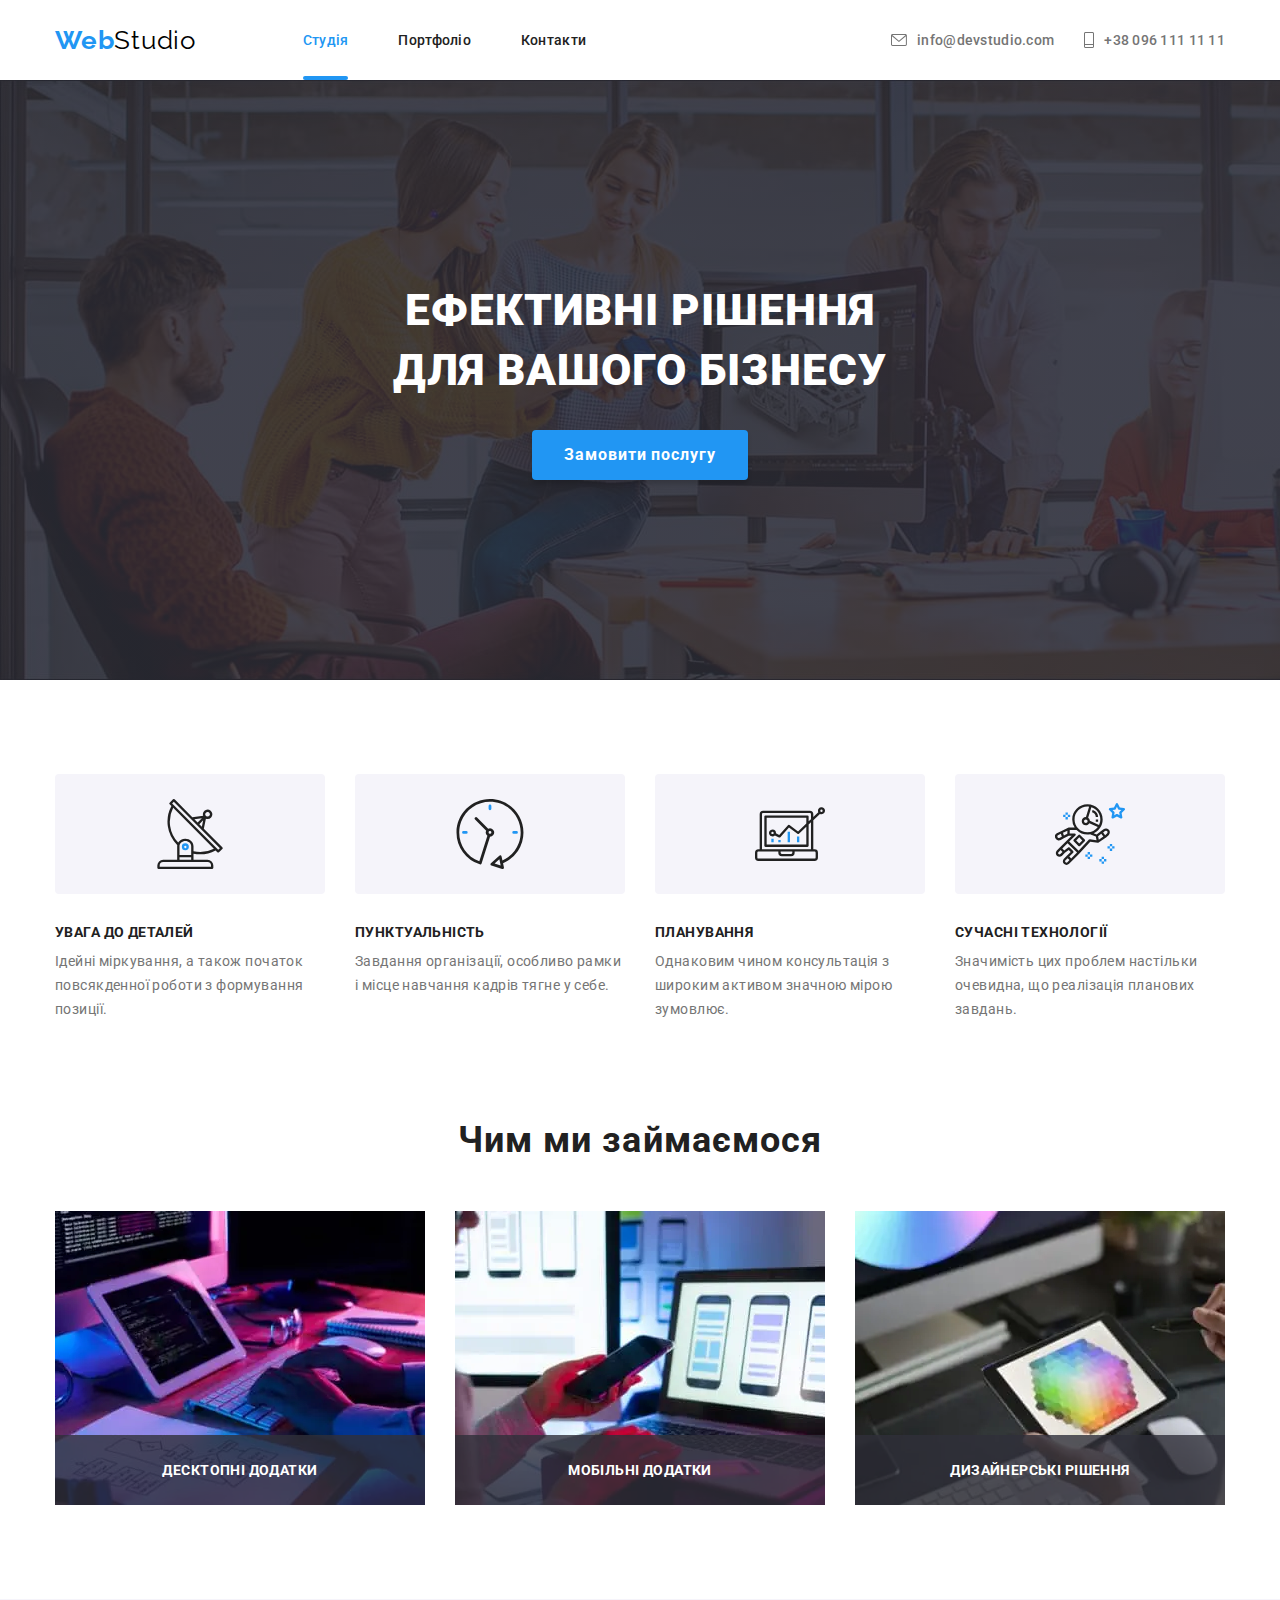
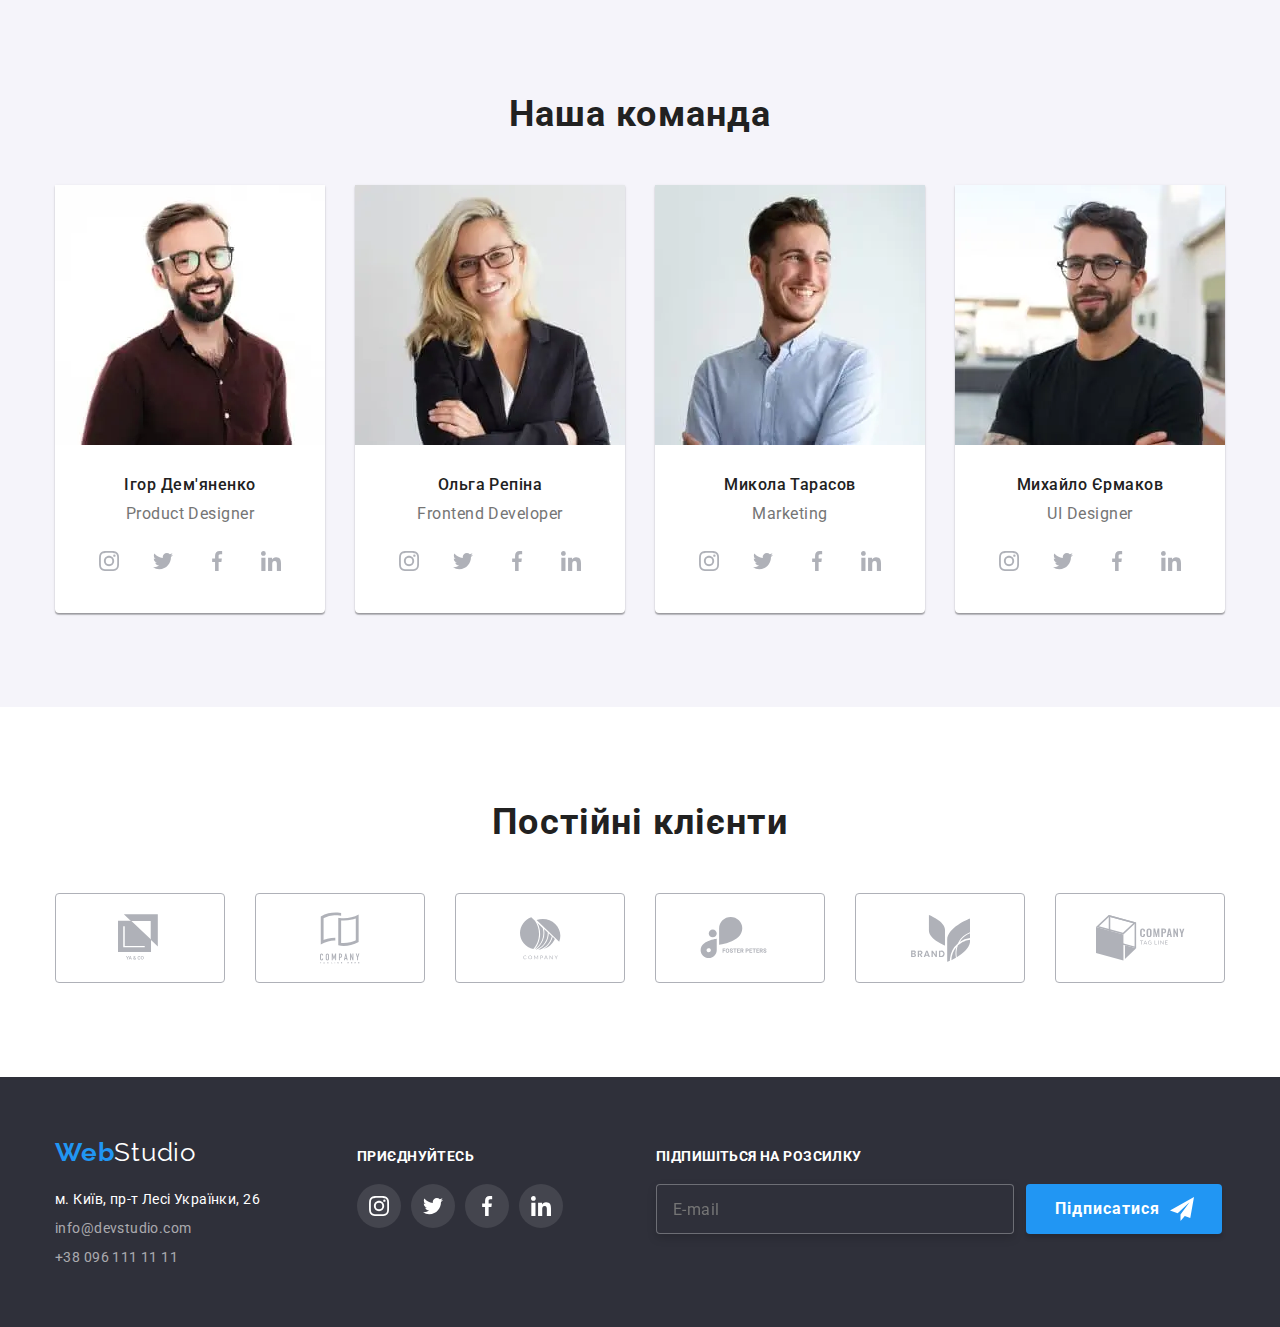
==== commit e76ce03e: "change language in html files" ====
--- a/index.html
+++ b/index.html
@@ -4,11 +4,12 @@
   <meta charset="UTF-8">
   <meta name="viewport" content="width=device-width, initial-scale=1.0">
   <meta name="description" content="Компания, занимающаяся продвижением бизнес-проектов:создание мобильных и десктопных веб-приложений. "/>
-  <title>Студия</title>
+  <title>Студія</title>
   <link rel="preconnect" href="https://fonts.gstatic.com">
   <link href="https://fonts.googleapis.com/css2?family=Raleway:wght@700&family=Roboto:wght@400;500;700;900&display=swap"
     rel="stylesheet">
   <link rel="stylesheet" href="./css/main.min.css">
+  <script src="https://ajax.googleapis.com/ajax/libs/jquery/3.2.1/jquery.min.js"></script>
 </head>
 <body>
   <!-- хедер -->
@@ -26,9 +27,9 @@
         </button>
         <div class="menu-container"id="menu-container" data-menu>
           <ul class="nav-list">
-            <li class="item"><a class="nav-link current" href="./index.html">Студия</a></li>
-            <li class="item"><a class="nav-link" href="./portfolio.html">Портфолио</a></li>
-            <li class="item"><a class="nav-link nav-contacts-link" href="#footer">Контакты</a></li>
+            <li class="item"><a class="nav-link current" href="./index.html">Студія</a></li>
+            <li class="item"><a class="nav-link" href="./portfolio.html">Портфоліо</a></li>
+            <li class="item"><a class="nav-link nav-contacts-link" href="#footer">Контакти</a></li>
           </ul>
           <address>
             <ul class="nav-contacts">
@@ -55,17 +56,17 @@
       
     <!-- Hero-section -->
     <section class="hero-section">
-      <h1 class="hero-title">ЭФФЕКТИВНЫЕ РЕШЕНИЯ<br>ДЛЯ ВАШЕГО БИЗНЕСА</h1>
-      <button type="button" class="hero-button" data-modal-open>Заказать услугу</button>      
+      <h1 class="hero-title">ЕФЕКТИВНІ РІШЕННЯ<br>ДЛЯ ВАШОГО БІЗНЕСУ</h1>
+      <button type="button" class="hero-button" data-modal-open>Замовити послугу</button>      
     </section>
     <!-- Hero-modal  -->
     <div class="backdrop is-hidden" data-modal>
       <div class="modal">
         <form class="service-form" action="">
-          <b class="form-сaption">Оставьте свои данные, мы вам перезвоним</b>
+          <b class="form-сaption">Залиште свої данні, ми вам передзвонимо</b>
     
           <label class="service-label">
-            <span class="label-text">Имя</span>
+            <span class="label-text">Ім'я</span>
             <div class="input-div">
               <input class="service-input" type="text" name="name" placeholder=" " required>
               <svg class="service-icons" width="18" height="18">
@@ -85,7 +86,7 @@
           </label>
     
           <label class="service-label">
-            <span class="label-text">Почта</span>
+            <span class="label-text">Пошта</span>
             <div class="input-div">
               <input class="service-input" type="email" name="mail" placeholder=" " required>
               <svg class="service-icons" width="18" height="18">
@@ -94,21 +95,21 @@
             </div>
           </label>
           <label class="service-label">
-            <span class="label-text">Комментарий</span>
+            <span class="label-text">Коментар</span>
             <textarea class="service-textarea" name="comments" id="" cols="45" rows="5"
-              placeholder="Введите текст"></textarea>
+              placeholder="Введіть текст"></textarea>
           </label>
           <label class="agree-label">
             <input type="checkbox" name="checkbox" class="checkbox-input visually-hidden" required>
             <span class="checkbox-span"></span>
-            <span class="agree-text">Соглашаюсь с рассылкой и принимаю
+            <span class="agree-text">Погоджуюсь з розсилкою і приймаю
               <a class="agreement-link" href="#">
-                <span class="agreement-text">Условия договора</span>
+                <span class="agreement-text">Умови договору</span>
               </a>
             </span>
           </label>
           <button class="hero-button service-button" type="submit">
-            Отправить
+            Відправити
           </button>
     
           <button type="button" class="modal-close-button"  data-modal-close>
@@ -124,7 +125,7 @@
     <section class="advantages-section">
       <div class="container">
         <!-- скрытый заголовок -->
-        <h2 class="visually-hidden">Преимущества</h2>
+        <h2 class="visually-hidden">Переваги</h2>
         <ul class="advantages-list">
           <li class="advantages-item">
             <div class="advantages-div">
@@ -132,8 +133,8 @@
                 <use class="antenna-icon" href="./images/sprite.svg#antenna"></use>
               </svg>
             </div>
-            <h3 class="advantages-title">ВНИМАНИЕ К ДЕТАЛЯМ</h3>
-            <p class="advantages-text text-hight">Идейные соображения, а также начало повседневной работы по формированию позиции.</p>
+            <h3 class="advantages-title">УВАГА ДО ДЕТАЛЕЙ</h3>
+            <p class="advantages-text text-hight">Ідейні міркування, а також початок повсякденної роботи з формування позиції.</p>
           </li>
           <li class="advantages-item antenna-icon">
             <div class="advantages-div">
@@ -141,8 +142,8 @@
                 <use href="./images/sprite.svg#clock" width="70" height="70"></use>
               </svg>
             </div>
-            <h3 class="advantages-title">ПУНКТУАЛЬНОСТЬ</h3>
-            <p class="advantages-text text-hight">Задача организации, в особенности же рамки и место обучения кадров влечет за собой.</p>
+            <h3 class="advantages-title">ПУНКТУАЛЬНІСТЬ</h3>
+            <p class="advantages-text text-hight">Завдання організації, особливо рамки і місце навчання кадрів тягне у себе.</p>
           </li>
           <li class="advantages-item">
             <div class="advantages-div">
@@ -150,8 +151,8 @@
                 <use href="./images/sprite.svg#diagram"></use>
               </svg>
             </div>
-            <h3 class="advantages-title">ПЛАНИРОВАНИЕ</h3>
-            <p class="advantages-text">Равным образом консультация с широким активом в значительной степени обуславливает.</p>
+            <h3 class="advantages-title">ПЛАНУВАННЯ</h3>
+            <p class="advantages-text">Однаковим чином консультація з широким активом значною мірою зумовлює.</p>
           </li>
           <li class="advantages-item">
             <div class="advantages-div">
@@ -159,8 +160,8 @@
                 <use href="./images/sprite.svg#astronaut"></use>
               </svg>
             </div>
-            <h3 class="advantages-title">СОВРЕМЕННЫЕ ТЕХНОЛОГИИ</h3>
-            <p class="advantages-text">Значимость этих проблем настолько очевидна, что реализация плановых заданий.</p>
+            <h3 class="advantages-title">СУЧАСНІ ТЕХНОЛОГІЇ</h3>
+            <p class="advantages-text">Значимість цих проблем настільки очевидна, що реалізація планових завдань.</p>
           </li>
         </ul>
       </div>  
@@ -169,7 +170,7 @@
 
     <section class="illustrations-section">
       <div class="container"> 
-        <h2 class="illustrations-title">Чем мы занимаемся</h2>
+        <h2 class="illustrations-title">Чим ми займаємося</h2>
         <ul class="illustrations-list">
           <li class="illustrations-item">
             <picture>
@@ -192,7 +193,7 @@
                 alt="Программист крупным планом работает за столом в офисе" width="370"
               />
             </picture>
-            <p class="illustrations-text">десктопные приложения</p>
+            <p class="illustrations-text">десктопні додатки</p>
           </li>
           <li class="illustrations-item">
             <picture>
@@ -214,7 +215,7 @@
                 alt="Веб-дизайнеры разрабатывают приложения для смартфонов, команда разработчиков работает над интерфейсом мобильных телефонов" width="370"
               />
             </picture>
-            <p class="illustrations-text">мобильные приложения</p>
+            <p class="illustrations-text">мобільні додатки</p>
           </li>
           <li class="illustrations-item">
             <picture>
@@ -237,7 +238,7 @@
                 alt="Креативный художник веб-дизайна с рабочим графическим планшетом для выбора цвета" width="370"
               />
             </picture>
-            <p class="illustrations-text">дизайнерские решения</p>
+            <p class="illustrations-text">дизайнерські рішення</p>
           </li>
         </ul>
       </div>
@@ -288,32 +289,32 @@
                 media="(max-width: 767px)" />
               <img src="./images/Mobile/jpg/photo1.jpg" alt="Игорь Демьяненко" width="450">
             </picture>
-            <h3 class="teammate">Игорь Демьяненко</h3>
+            <h3 class="teammate">Ігор Дем'яненко</h3>
             <p class="teammate-profession" lang="en">Product Designer</p>
             <ul class="social-list">
               <li class="social-item">
-                <a class="social-link" href="#">
+                <a class="social-link" href="#/">
                   <svg width="20" height="20">
                     <use href="./images/sprite.svg#instagram"></use>
                   </svg>
                 </a>
               </li>
               <li class="social-item">
-                <a class="social-link" href="#">
+                <a class="social-link" href="#/">
                   <svg width="20" height="20">
                     <use href="./images/sprite.svg#twitter"></use>
                   </svg>
                 </a>
               </li>
               <li class="social-item">
-                <a class="social-link" href="#">
+                <a class="social-link" href="#/">
                   <svg width="20" height="20">
                     <use href="./images/sprite.svg#facebook"></use>
                   </svg>
                 </a>
               </li>
               <li class="social-item">
-                <a class="social-link" href="#">
+                <a class="social-link" href="#/">
                   <svg width="20" height="20">
                     <use href="./images/sprite.svg#linkedin"></use>
                   </svg>
@@ -361,32 +362,32 @@
                 media="(max-width: 767px)" />
               <img src="./images/Mobile/jpg/photo2.jpg" alt="Ольга Репина" width="450">
               </picture>
-            <h3 class="teammate">Ольга Репина</h3>
+            <h3 class="teammate">Ольга Репіна</h3>
             <p class="teammate-profession" lang="en">Frontend Developer</p>
             <ul class="social-list">
               <li class="social-item">
-                <a class="social-link" href="#">
+                <a class="social-link" href="#/">
                   <svg width="20" height="20">
                     <use href="./images/sprite.svg#instagram"></use>
                   </svg>
                 </a>
               </li>
               <li class="social-item">
-                <a class="social-link" href="#">
+                <a class="social-link" href="#/">
                   <svg width="20" height="20">
                     <use href="./images/sprite.svg#twitter"></use>
                   </svg>
                 </a>
               </li>
               <li class="social-item">
-                <a class="social-link" href="#">
+                <a class="social-link" href="#/">
                   <svg width="20" height="20">
                     <use href="./images/sprite.svg#facebook"></use>
                   </svg>
                 </a>
               </li>
               <li class="social-item">
-                <a class="social-link" href="#">
+                <a class="social-link" href="#/">
                   <svg width="20" height="20">
                     <use href="./images/sprite.svg#linkedin"></use>
                   </svg>
@@ -431,35 +432,35 @@
                 ./images/Mobile/jpg/photo3@2x.jpg 2x
                 " 
                 type="image/jpg" 
-                media="(max-width: 767px)" />
+                media="(max-width: 768px)" />
               <img src="./images/Mobile/jpg/photo3.jpg" alt="Николай Тарасов" min-width="450">
             </picture>
-            <h3 class="teammate">Николай Тарасов</h3>
+            <h3 class="teammate">Микола Тарасов</h3>
             <p class="teammate-profession" lang="en">Marketing</p>
             <ul class="social-list">
               <li class="social-item">
-                <a class="social-link" href="#">
+                <a class="social-link" href="#/">
                   <svg width="20" height="20">
                     <use href="./images/sprite.svg#instagram"></use>
                   </svg>
                 </a>
               </li>
               <li class="social-item">
-                <a class="social-link" href="#">
+                <a class="social-link" href="#/">
                   <svg width="20" height="20">
                     <use href="./images/sprite.svg#twitter"></use>
                   </svg>
                 </a>
               </li>
               <li class="social-item">
-                <a class="social-link" href="#">
+                <a class="social-link" href="#/">
                   <svg width="20" height="20">
                     <use href="./images/sprite.svg#facebook"></use>
                   </svg>
                 </a>
               </li>
               <li class="social-item">
-                <a class="social-link" href="#">
+                <a class="social-link" href="#/">
                   <svg width="20" height="20">
                     <use href="./images/sprite.svg#linkedin"></use>
                   </svg>
@@ -495,32 +496,32 @@
                 " type="image/jpg" media="(max-width: 767px)" />
               <img src="./images/Mobile/jpg/photo4.jpg" alt="Михаил Ермаков" width="450">
             </picture>
-            <h3 class="teammate">Михаил Ермаков</h3>
+            <h3 class="teammate">Михайло Єрмаков</h3>
             <p class="teammate-profession" lang="en">UI Designer</p>
             <ul class="social-list">
               <li class="social-item">
-                <a class="social-link" href="#">
+                <a class="social-link" href="#/">
                   <svg width="20" height="20">
                     <use href="./images/sprite.svg#instagram"></use>
                   </svg>
                 </a>
               </li>
               <li class="social-item">
-                <a class="social-link" href="#">
+                <a class="social-link" href="#/">
                   <svg width="20" height="20">
                     <use href="./images/sprite.svg#twitter"></use>
                   </svg>
                 </a>
               </li>
               <li class="social-item">
-                <a class="social-link" href="#">
+                <a class="social-link" href="#/">
                   <svg width="20" height="20">
                     <use href="./images/sprite.svg#facebook"></use>
                   </svg>
                 </a>
               </li>
               <li class="social-item">
-                <a class="social-link" href="#">
+                <a class="social-link" href="#/">
                   <svg width="20" height="20">
                     <use href="./images/sprite.svg#linkedin"></use>
                   </svg>
@@ -535,45 +536,45 @@
 
     <section class="clients-section">
       <div class="container">
-        <h2 class="clients-title team-title">Постоянные клиенты<h2>
+        <h2 class="clients-title team-title">Постійні клієнти<h2>
           <ul class="clients-list">
             <li class="clients-item">
-              <a class="logo-link" href="#">
+              <a class="logo-link" href="#/">
                 <svg class="logo-svg" width="44" height="49">
                   <use href="./images/sprite.svg#logo1"></use>
                 </svg>
               </a>
             </li>
             <li class="clients-item">
-              <a class="logo-link" href="#">
+              <a class="logo-link" href="#/">
                 <svg class="logo-svg" width="40" height="52">
                   <use href="./images/sprite.svg#logo2"></use>
                 </svg>
               </a>
             </li>
             <li class="clients-item">
-              <a class="logo-link" href="#">
+              <a class="logo-link" href="#/">
                 <svg class="logo-svg" width="41" height="47">
                   <use href="./images/sprite.svg#logo3"></use>
                 </svg>
               </a>
             </li>
             <li class="clients-item">
-              <a class="logo-link" href="#">
+              <a class="logo-link" href="#/">
                 <svg class="logo-svg" width="82" height="42">
                   <use href="./images/sprite.svg#logo4"></use>
                 </svg>
               </a>
             </li>
             <li class="clients-item">
-              <a class="logo-link" href="#">
+              <a class="logo-link" href="#/">
                 <svg class="logo-svg" width="59" height="47">
                   <use href="./images/sprite.svg#logo5" ></use>
                 </svg>
               </a>
             </li>
             <li class="clients-item">
-              <a class="logo-link" href="#">
+              <a class="logo-link" href="#/">
                 <svg class="logo-svg" width="89" height="46">
                   <use href="./images/sprite.svg#logo6"></use>
                 </svg>
@@ -582,6 +583,11 @@
           </ul>
       </div>
     </section>
+    <div class="toTop" id="toTop">
+      <svg class="icon-arrow-up" width="20px" height="20px">
+        <use href="./images/sprite.svg#icon-arrow-right"></use>
+      </svg>
+    </div>
   </main>
     <!-- Footer -->
 
@@ -592,7 +598,7 @@
           <p class="logo">Web<span>Studio</span></p>
         </a>
         <address class="footer-address">
-          <p class="street-location">г. Киев, пр-т Леси Украинки, 26</p>
+          <p class="street-location">м. Київ, пр-т Лесі Українки, 26</p>
           <ul class="footer-contacts">
             <li class="item"><a class="footer-contact" href="mailto:info@devstudio.com">info@devstudio.com</a></li>
             <li class="item"><a class="footer-contact" href="tel:+380961111111">+38 096 111 11 11</a></li>
@@ -601,31 +607,31 @@
       </div>
       <!-- 2th Footer div -->
       <div class="footer-socials">
-        <b class="join">ПРИСОЕДИНЯЙТЕСЬ</b>
+        <b class="join">ПРИЄДНУЙТЕСЬ</b>
         <ul class="social-list lower">
           <li class="social-item">
-            <a class="social-link lower" href="#">
+            <a class="social-link lower" href="#/">
               <svg width="20" height="20">
                 <use href="./images/sprite.svg#instagram"></use>
               </svg>
             </a>
           </li>
           <li class="social-item">
-            <a class="social-link lower" href="#">
+            <a class="social-link lower" href="#/">
               <svg width="20" height="20">
                 <use href="./images/sprite.svg#twitter"></use>
               </svg>
             </a>
           </li>
           <li class="social-item">
-            <a class="social-link lower" href="#">
+            <a class="social-link lower" href="#/">
               <svg width="20" height="20">
                 <use href="./images/sprite.svg#facebook"></use>
               </svg>
             </a>
           </li>
           <li class="social-item">
-            <a class="social-link lower" href="#">
+            <a class="social-link lower" href="#/">
               <svg width="20" height="20">
                 <use href="./images/sprite.svg#linkedin"></use>
               </svg>
@@ -636,13 +642,13 @@
       <!-- Footer form -->
       
       <form class="footer-form">
-        <b class="subscribe-caption">Подпишитесь на рассылку</b>
+        <b class="subscribe-caption">Підпишіться на розсилку</b>
         <div class="enter-mail">
           <label class="footer-label">
             <input type="email" name="footerEmail" class="footer-input" placeholder="E-mail" required>
           </label>
           <button class=" hero-button subscribe-button" type="submit">
-            <span class="subscribe-text">Подписаться</span>
+            <span class="subscribe-text">Підписатися</span>
             <svg class="send-icon" width="24" height="24">
               <use href="./images/sprite.svg#send"></use>
             </svg>
@@ -653,5 +659,6 @@
   </footer>
   <script src="./js/modal.js"></script>
   <script src="./js/menu.js"></script>
+  <script src="./js/button.js"></script>
 </body>
 </html>--- a/css/main.min.css
+++ b/css/main.min.css
@@ -1,2 +1 @@
-/*! modern-normalize v1.0.0 | MIT License | https://github.com/sindresorhus/modern-normalize */​ ​ ​ html{-webkit-box-sizing:border-box;box-sizing:border-box}*,*::before,*::after{-webkit-box-sizing:border-box;box-sizing:border-box}*{margin:0;padding:0}.visually-hidden{position:absolute;width:1px;height:1px;margin:-1px;border:0;padding:0;clip:rect(0 0 0 0);overflow:hidden}img{display:block;max-width:100%;height:auto}​ :root{-moz-tab-size:4;-o-tab-size:4;tab-size:4}​ ​ html{line-height:1.15;-webkit-text-size-adjust:100%}​ ​ ​ body{margin:0}​ ​ body{font-family:system-ui,-apple-system,"Segoe UI",Roboto,Helvetica,Arial,sans-serif,"Apple Color Emoji","Segoe UI Emoji"}​ ​ ​ hr{height:0;color:inherit}​ ​ ​ abbr[title]{-webkit-text-decoration:underline dotted;text-decoration:underline dotted}​ ​ b,strong{font-weight:bolder}​ ​ code,kbd,samp,pre{font-family:ui-monospace, SFMono-Regular, Consolas, "Liberation Mono", Menlo,- monospace;font-size:1em}​ ​ small{font-size:80%}​ ​ sub,sup{font-size:75%;line-height:0;position:relative;vertical-align:baseline}​ sub{bottom:-0.25em}​ sup{top:-0.5em}​ ​ ​ table{text-indent:0;border-color:inherit}​ ​ ​ button,input,optgroup,select,textarea{font-family:inherit;font-size:100%;line-height:1.15;margin:0}​ ​ button,select{text-transform:none}​ ​ button,[type='button'],[type='reset'],[type='submit']{-webkit-appearance:button}​ ​ ::-moz-focus-inner{border-style:none;padding:0}​ ​ :-moz-focusring{outline:1px dotted ButtonText}​ ​ :-moz-ui-invalid{box-shadow:none}​ ​ legend{padding:0}​ ​ progress{vertical-align:baseline}​ ​ ::-webkit-inner-spin-button,::-webkit-outer-spin-button{height:auto}​ ​ [type='search']{-webkit-appearance:textfield;outline-offset:-2px}​ ​ ::-webkit-search-decoration{-webkit-appearance:none}​ ​ ::-webkit-file-upload-button{-webkit-appearance:button;font:inherit}​ ​ ​ summary{display:list-item}body{font-family:"Roboto",sans-serif;background-color:#fff;color:#757575}body.modal-open{overflow:hidden}h2,h3{color:#212121;font-style:normal}a{text-decoration:none}ul{list-style:none}input,textarea{outline:transparent}:hover,:focus,:focus-within{-webkit-transition:250ms cubic-bezier(0.4, 0, 0.2, 1);transition:250ms cubic-bezier(0.4, 0, 0.2, 1)}.fixed{position:fixed;width:100%}.container{padding-left:15px;padding-right:15px;margin-left:auto;margin-right:auto}@media screen and (min-width: 480px){.container{width:480px}}@media screen and (min-width: 768px){.container{width:768px}}@media screen and (min-width: 1200px){.container{width:1200px}}.header-section{position:relative}@media screen and (max-width: 767px){.header-section{position:fixed;width:100%;z-index:1000;background-color:#fff}}@media screen and (min-width: 480px) and (max-width: 767px){.header-section .container{width:100%}}.navigation{display:-webkit-box;display:-ms-flexbox;display:flex;-webkit-box-align:center;-ms-flex-align:center;align-items:center;-webkit-box-pack:justify;-ms-flex-pack:justify;justify-content:space-between}.nav-logo{display:-webkit-inline-box;display:-ms-inline-flexbox;display:inline-flex;padding-top:16px;padding-bottom:16px;z-index:99}@media screen and (min-width: 768px) and (max-width: 1199px){.nav-logo{margin-right:88px}}@media screen and (min-width: 1200px){.nav-logo{margin-right:93px}}.logo{color:#2196f3;font-family:"Raleway";font-weight:700;font-size:24px;line-height:1.17;letter-spacing:0.03em}@media screen and (min-width: 1200px){.logo{font-size:26px;line-height:1.19}}nav .logo span{color:#000000;font-weight:400}.menu-button{display:-webkit-inline-box;display:-ms-inline-flexbox;display:inline-flex;border:none;background-color:transparent;z-index:99}@media screen and (min-width: 768px){.menu-button{display:none}}.menu-button .icon-cross{display:none}.menu-button.is-open .icon-cross{display:block}.menu-button.is-open .icon-menu{display:none}.menu-button:hover,.menu-button:focus{fill:#2196f3}@media screen and (min-width: 768px){.menu-container{display:-webkit-box;display:-ms-flexbox;display:flex;-webkit-box-align:center;-ms-flex-align:center;align-items:center}}@media screen and (max-width: 767px){.menu-container{position:absolute;top:100%;left:0;z-index:89;-webkit-transform:translateY(-100%);transform:translateY(-100%);opacity:0;-webkit-transition:opacity 250ms linear, -webkit-transform 250ms linear;transition:opacity 250ms linear, -webkit-transform 250ms linear;transition:transform 250ms linear, opacity 250ms linear;transition:transform 250ms linear, opacity 250ms linear, -webkit-transform 250ms linear;pointer-events:none;width:100%;text-align:center;background-color:#fff}.menu-container.is-open{position:fixed;top:0;display:-webkit-box;display:-ms-flexbox;display:flex;-webkit-box-orient:vertical;-webkit-box-direction:normal;-ms-flex-direction:column;flex-direction:column;-ms-flex-pack:distribute;justify-content:space-around;opacity:1;-webkit-transform:translateY(0);transform:translateY(0);pointer-events:initial;height:100%}}@media screen and (min-width: 768px){.nav-list{display:-webkit-box;display:-ms-flexbox;display:flex}}@media screen and (max-width: 767px){.nav-list>.item:not(:last-child){margin-bottom:40px}}@media screen and (min-width: 768px){.nav-list>.item:not(:last-child){margin-right:50px}}.nav-link{display:inline-block;padding-top:8px;padding-bottom:8px;color:#212121;font-style:normal;font-weight:500;font-size:18px;line-height:1.167;letter-spacing:0.02em}@media screen and (min-width: 768px){.nav-link{padding-top:32px;padding-bottom:32px;font-size:14px;line-height:1.143}}.nav-link:hover,.nav-link:focus,.nav-contact:hover,.nav-contact:focus{color:#2196f3}.nav-link{position:relative}.nav-link.current::after{content:"";position:absolute;bottom:0;display:block;width:100%;height:4px;border-radius:2px;background:#2196f3}.nav-link.current{pointer-events:none;color:#2196f3}.nav-contacts{display:inline-block}@media screen and (min-width: 768px){.nav-contacts{margin-left:84px}}@media screen and (min-width: 1200px){.nav-contacts{display:-webkit-box;display:-ms-flexbox;display:flex;margin-left:305px}}@media screen and (max-width: 1199px){.nav-contacts>.item:not(:last-child){margin-bottom:16px}}@media screen and (min-width: 768px) and (max-width: 1199px){.nav-contacts>.item:not(:last-child){margin-bottom:10px}}@media screen and (min-width: 1200px){.nav-contacts>.item:not(:last-child){margin-right:30px}}.nav-contact{display:-webkit-box;display:-ms-flexbox;display:flex;-webkit-box-align:center;-ms-flex-align:center;align-items:center;color:#757575;font-style:normal;font-weight:500;font-size:18px;line-height:1.167;letter-spacing:0.02em}@media screen and (min-width: 768px){.nav-contact{font-size:12px}}@media screen and (min-width: 1200px){.nav-contact{font-size:14px;line-height:1.143}}.nav-svg{margin-right:10px;fill:currentColor}@media screen and (min-width: 768px) and (max-width: 1199px){.nav-svg{margin-right:8px}}.hero-section{max-width:100%;padding-top:118px;padding-bottom:118px;background-color:#2f303a;color:#ffffff;font-style:normal;text-align:center;letter-spacing:0.06em;background-image:-webkit-gradient(linear, left top, right top, from(rgba(47,48,58,0.8)), to(rgba(47,48,58,0.8))),url(../images/Mobile/jpg/herobg-480.jpg);background-image:linear-gradient(to right, rgba(47,48,58,0.8), rgba(47,48,58,0.8)),url(../images/Mobile/jpg/herobg-480.jpg);background-size:cover;background-repeat:no-repeat}@media screen and (min-device-pixel-ratio: 2), screen and (-webkit-min-device-pixel-ratio: 2), screen and (min-resolution: 192dpi), screen and (min-resolution: 2dppx){.hero-section{background-image:-webkit-gradient(linear, left top, right top, from(rgba(47,48,58,0.8)), to(rgba(47,48,58,0.8))),url(../images/Mobile/jpg/herobg-480@2x.jpg);background-image:linear-gradient(to right, rgba(47,48,58,0.8), rgba(47,48,58,0.8)),url(../images/Mobile/jpg/herobg-480@2x.jpg)}}@media screen and (min-width: 576px) and (max-width: 768px){.hero-section{background-image:-webkit-gradient(linear, left top, right top, from(rgba(47,48,58,0.8)), to(rgba(47,48,58,0.8))),url(../images/Tablet/jpg/herobg-768.jpg);background-image:linear-gradient(to right, rgba(47,48,58,0.8), rgba(47,48,58,0.8)),url(../images/Tablet/jpg/herobg-768.jpg)}}@media screen and (min-width: 576px) and (max-width: 768px) and (min-device-pixel-ratio: 2), screen and (min-width: 576px) and (max-width: 768px) and (-webkit-min-device-pixel-ratio: 2), screen and (min-width: 576px) and (max-width: 768px) and (min-resolution: 192dpi), screen and (min-width: 576px) and (max-width: 768px) and (min-resolution: 2dppx){.hero-section{background-image:-webkit-gradient(linear, left top, right top, from(rgba(47,48,58,0.8)), to(rgba(47,48,58,0.8))),url(../images/Tablet/jpg/herobg-768@2x.jpg);background-image:linear-gradient(to right, rgba(47,48,58,0.8), rgba(47,48,58,0.8)),url(../images/Tablet/jpg/herobg-768@2x.jpg)}}@media screen and (min-width: 1200px){.hero-section{padding-top:200px;padding-bottom:200px;background-image:-webkit-gradient(linear, left top, right top, from(rgba(47,48,58,0.8)), to(rgba(47,48,58,0.8))),url(../images/Desktop/jpg/herobg-1600.jpg);background-image:linear-gradient(to right, rgba(47,48,58,0.8), rgba(47,48,58,0.8)),url(../images/Desktop/jpg/herobg-1600.jpg)}}@media screen and (min-width: 1200px) and (min-device-pixel-ratio: 2), screen and (min-width: 1200px) and (-webkit-min-device-pixel-ratio: 2), screen and (min-width: 1200px) and (min-resolution: 192dpi), screen and (min-width: 1200px) and (min-resolution: 2dppx){.hero-section{background-image:-webkit-gradient(linear, left top, right top, from(rgba(47,48,58,0.8)), to(rgba(47,48,58,0.8))),url(../images/Desktop/jpg/herobg-1600@2x.jpg);background-image:linear-gradient(to right, rgba(47,48,58,0.8), rgba(47,48,58,0.8)),url(../images/Desktop/jpg/herobg-1600@2x.jpg)}}.hero-title{margin-bottom:30px;font-weight:900;font-size:26px;line-height:1.6154;text-transform:uppercase}@media screen and (min-width: 1200px){.hero-title{font-size:44px;line-height:1.364}}.hero-button{padding:10px 32px;-webkit-box-shadow:0px 4px 4px rgba(0,0,0,0.15);box-shadow:0px 4px 4px rgba(0,0,0,0.15);border-radius:4px;border:0;background-color:#2196f3;color:#ffffff;font-family:"Roboto",sans-serif;font-weight:700;font-size:16px;line-height:1.875;letter-spacing:0.06em;cursor:pointer}.hero-button:hover,.hero-button:focus{color:#2196f3;background-color:#ffffff}.backdrop{position:fixed;top:0;left:0;width:100%;height:100%;background-color:rgba(0,0,0,0.2);z-index:999;overflow-y:scroll;opacity:1;-webkit-transition:opacity 400ms ease;transition:opacity 400ms ease}@media screen and (max-width: 480px){.backdrop{padding-left:15px;padding-right:15px}}.backdrop.is-hidden{pointer-events:none;opacity:0}.modal{position:relative;top:50%;left:50%;-webkit-transform:scale(1) translate(-50%, -50%);transform:scale(1) translate(-50%, -50%);-webkit-transition:-webkit-transform 500ms ease-in;transition:-webkit-transform 500ms ease-in;transition:transform 500ms ease-in;transition:transform 500ms ease-in, -webkit-transform 500ms ease-in;max-width:450px;background:#ffffff;-webkit-box-shadow:0px 1px 3px rgba(0,0,0,0.12),0px 1px 1px rgba(0,0,0,0.14),0px 2px 1px rgba(0,0,0,0.2);box-shadow:0px 1px 3px rgba(0,0,0,0.12),0px 1px 1px rgba(0,0,0,0.14),0px 2px 1px rgba(0,0,0,0.2);border-radius:4px}@media screen and (min-width: 1200px){.modal{max-width:528px}}@media screen and (min-height: 320px) and (max-height: 650px){.modal{margin-top:164px}}@media screen and (min-height: 320px) and (max-height: 650px) and (min-height: 420px){.modal{margin-top:114px}}@media screen and (min-height: 320px) and (max-height: 650px) and (min-height: 520px){.modal{margin-top:64px}}.backdrop.is-hidden .modal{-webkit-transform:scale(0.7) translate(-70%, -70%);transform:scale(0.7) translate(-70%, -70%)}.modal-close-button{position:absolute;display:-webkit-box;display:-ms-flexbox;display:flex;-webkit-box-align:center;-ms-flex-align:center;align-items:center;-webkit-box-pack:center;-ms-flex-pack:center;justify-content:center;right:8px;top:8px;width:30px;height:30px;background:#ffffff;border:1px solid rgba(0,0,0,0.1);border-radius:50%;cursor:pointer}.modal-close-button:hover,.modal-close-button:focus{fill:#2196f3;border-color:#2196f3}.service-form{display:-webkit-box;display:-ms-flexbox;display:flex;-webkit-box-orient:vertical;-webkit-box-direction:normal;-ms-flex-direction:column;flex-direction:column;padding:40px}.form-сaption{margin-bottom:12px;color:#212121;font-style:normal;font-size:20px;line-height:1.5;text-align:center;letter-spacing:0.03em}@media screen and (min-width: 1200px){.form-сaption{line-height:1.15}}.service-label:not(:last-child){margin-bottom:10px}.service-label{display:-webkit-box;display:-ms-flexbox;display:flex;-webkit-box-orient:vertical;-webkit-box-direction:normal;-ms-flex-direction:column;flex-direction:column}.label-text{margin-bottom:4px;font-style:normal;font-size:12px;line-height:1.167;letter-spacing:0.01em}.service-input:hover,.service-input:focus-within,.service-textarea:hover,.service-textarea:focus-within{border-color:#2196f3}.service-input:focus-within+.service-icons{fill:#2196f3}.service-input:not(:placeholder-shown):valid{border-color:green}.service-input:not(:placeholder-shown):invalid{border-color:red}.service-input{height:40px;width:100%;padding-left:42px;font-size:16px;color:#757575;border:1px solid rgba(33,33,33,0.2);-webkit-box-sizing:border-box;box-sizing:border-box;border-radius:4px;cursor:pointer}.input-div{position:relative}.service-icons{position:absolute;left:14px;bottom:50%;-webkit-transform:translateY(50%);transform:translateY(50%);color:#212121}.service-textarea{padding:12px 16px;margin-bottom:10px;max-height:120px;color:#757575;font-size:16px;border:1px solid rgba(33,33,33,0.2);-webkit-box-sizing:border-box;box-sizing:border-box;border-radius:4px;resize:none}.service-textarea::-webkit-input-placeholder{color:rgba(117,117,117,0.5);font-family:"Roboto",sans-serif;font-style:normal;font-weight:400;font-size:12px;line-height:1.167;letter-spacing:0.01em}.service-textarea:-ms-input-placeholder{color:rgba(117,117,117,0.5);font-family:"Roboto",sans-serif;font-style:normal;font-weight:400;font-size:12px;line-height:1.167;letter-spacing:0.01em}.service-textarea::-ms-input-placeholder{color:rgba(117,117,117,0.5);font-family:"Roboto",sans-serif;font-style:normal;font-weight:400;font-size:12px;line-height:1.167;letter-spacing:0.01em}.service-textarea::placeholder{color:rgba(117,117,117,0.5);font-family:"Roboto",sans-serif;font-style:normal;font-weight:400;font-size:12px;line-height:1.167;letter-spacing:0.01em}.service-textarea:hover::-webkit-input-placeholder,.service-textarea:focus-within::-webkit-input-placeholder{font-size:14px;line-height:1.143}.service-textarea:hover:-ms-input-placeholder,.service-textarea:focus-within:-ms-input-placeholder{font-size:14px;line-height:1.143}.service-textarea:hover::-ms-input-placeholder,.service-textarea:focus-within::-ms-input-placeholder{font-size:14px;line-height:1.143}.service-textarea:hover::placeholder,.service-textarea:focus-within::placeholder{font-size:14px;line-height:1.143}.agree-label{display:-webkit-box;display:-ms-flexbox;display:flex;-webkit-box-pack:center;-ms-flex-pack:center;justify-content:center;-webkit-box-align:center;-ms-flex-align:center;align-items:center;margin-bottom:30px}.checkbox-input:checked+.checkbox-span{background-image:url(../images/check.svg);background-color:#2196f3;background-size:contain;background-origin:border-box;border-color:#2196f3;-webkit-transition:-webkit-transform 250ms cubic-bezier(0.4, 0, 0.2, 1);transition:-webkit-transform 250ms cubic-bezier(0.4, 0, 0.2, 1);transition:transform 250ms cubic-bezier(0.4, 0, 0.2, 1);transition:transform 250ms cubic-bezier(0.4, 0, 0.2, 1), -webkit-transform 250ms cubic-bezier(0.4, 0, 0.2, 1);-webkit-transform:scale(1.3);transform:scale(1.3)}.checkbox-span{margin-right:7px;width:16px;height:15px;border-radius:2px;border:2px solid #212121;cursor:pointer}.agree-text{font-style:normal;font-weight:normal;font-size:12px;line-height:1.1667;letter-spacing:0.03em}@media screen and (min-width: 1200px){.agree-text{font-size:14px;line-height:1.715}}.agreement-link{position:relative}.agreement-text::after{position:absolute;content:"";width:100%;left:50%;bottom:0;-webkit-transform:translateX(-50%);transform:translateX(-50%);border-bottom:0.01px solid}.hero-button.service-button{width:200px;-ms-flex-item-align:center;-ms-grid-row-align:center;align-self:center}.hero-button.service-button:hover,.hero-button.service-button:focus{color:#ffffff;background-color:#188ce8}.advantages-section{padding-top:60px;padding-bottom:60px}@media screen and (min-width: 1200px){.advantages-section{padding-top:94px;padding-bottom:94px}}.advantages-list{margin:-15px}@media screen and (min-width: 768px){.advantages-list{display:-webkit-box;display:-ms-flexbox;display:flex;-ms-flex-wrap:wrap;flex-wrap:wrap}}.advantages-item{margin:15px}@media screen and (min-width: 768px){.advantages-item{width:calc((100% - 60px) / 2)}}@media screen and (min-width: 1200px){.advantages-item{width:calc((100% - 120px) / 4)}}.advantages-div{height:120px;margin-bottom:30px;background-color:#f5f4fa;border-radius:4px}.advantages-icons{position:relative;top:50%;left:50%;-webkit-transform:translate(-50%, -50%);transform:translate(-50%, -50%)}.advantages-title{margin-bottom:10px;font-weight:700;font-size:14px;line-height:1.143;letter-spacing:0.03em;text-transform:uppercase}@media screen and (max-width: 767px){.advantages-title{text-align:center}}.advantages-text{min-height:50px;font-weight:400;font-size:14px;line-height:1.714;letter-spacing:0.03em}@media screen and (min-width: 1200px){.advantages-text{height:75px}}@media screen and (min-width: 768px){.advantages-text.text-hight{height:75px}}.illustrations-section{padding-bottom:94px}@media screen and (max-width: 1199px){.illustrations-section{display:none}}.illustrations-title{margin-bottom:50px;font-weight:700;font-size:36px;line-height:1.17;text-align:center;letter-spacing:0.03em}.illustrations-list{display:-webkit-box;display:-ms-flexbox;display:flex}.illustrations-item+.illustrations-item{margin-left:30px}.illustrations-item{position:relative}.illustrations-text{position:absolute;bottom:0;padding:27px 0px;color:#ffffff;background:rgba(47,48,58,0.8);width:100%;font-style:normal;font-weight:700;font-size:14px;line-height:1.143;text-align:center;letter-spacing:0.03em;text-transform:uppercase}.team-section{padding-top:60px;padding-bottom:60px;background-color:#f5f4fa}@media screen and (min-width: 1200px){.team-section{padding-top:94px;padding-bottom:94px}}.team-list{margin:-15px}@media screen and (max-width: 767px){.team-list{margin:0}}@media screen and (min-width: 768px){.team-list{display:-webkit-box;display:-ms-flexbox;display:flex;-ms-flex-wrap:wrap;flex-wrap:wrap}}.team-item{margin:15px;background-color:#fff;-webkit-box-shadow:0px 1px 3px rgba(0,0,0,0.12),0px 1px 1px rgba(0,0,0,0.14),0px 2px 1px rgba(0,0,0,0.2);box-shadow:0px 1px 3px rgba(0,0,0,0.12),0px 1px 1px rgba(0,0,0,0.14),0px 2px 1px rgba(0,0,0,0.2);border-radius:0px 0px 4px 4px}@media screen and (max-width: 767px){.team-item:not(:last-child){margin:0px 0px 30px 0px}.team-item:last-child{margin:0}}@media screen and (min-width: 768px){.team-item{width:calc((100% - 60px) / 2)}}@media screen and (min-width: 1200px){.team-item{width:calc((100% - 120px) / 4)}}.team-title{margin-bottom:50px;font-weight:700;font-size:36px;line-height:1.17;text-align:center;letter-spacing:0.03em}@media screen and (max-width: 1199px){.team-title{margin-bottom:30px;font-size:28px;line-height:1.79}}.teammate{padding-top:30px;margin-bottom:10px;font-weight:500;font-size:16px;line-height:1.1875;text-align:center;letter-spacing:0.03em}.teammate-profession{margin-bottom:16px;font-weight:400;font-size:16px;line-height:1.1875;text-align:center;letter-spacing:0.03em}.social-list{display:-webkit-box;display:-ms-flexbox;display:flex;-webkit-box-pack:center;-ms-flex-pack:center;justify-content:center;-webkit-box-align:center;-ms-flex-align:center;align-items:center;padding-bottom:24px}@media screen and (min-width: 1200px){.social-list{padding-bottom:30px}}.social-item{-webkit-box-pack:center;-ms-flex-pack:center;justify-content:center;-webkit-box-align:center;-ms-flex-align:center;align-items:center}.social-item:not(:last-child){margin-right:10px}.social-link{display:-webkit-inline-box;display:-ms-inline-flexbox;display:inline-flex;width:44px;height:44px;border-radius:50%;-webkit-box-pack:center;-ms-flex-pack:center;justify-content:center;-webkit-box-align:center;-ms-flex-align:center;align-items:center;fill:#afb1b8}.social-link:hover,.social-link:focus{fill:#ffffff;background-color:#2196f3}.clients-section{padding-top:60px;padding-bottom:60px}@media screen and (min-width: 1200px){.clients-section{padding-top:94px;padding-bottom:94px}}.clients-list{display:-webkit-box;display:-ms-flexbox;display:flex;margin:-15px}@media screen and (max-width: 1199px){.clients-list{-ms-flex-wrap:wrap;flex-wrap:wrap}}.clients-item{width:calc((100% - 60px) / 2);margin:15px}@media screen and (min-width: 768px) and (max-width: 1199px){.clients-item{width:calc((100% - 90px) / 3)}}@media screen and (min-width: 1200px){.clients-item{width:calc((100% - 150px) / 6)}}.logo-link{display:-webkit-box;display:-ms-flexbox;display:flex;-webkit-box-align:center;-ms-flex-align:center;align-items:center;-webkit-box-pack:center;-ms-flex-pack:center;justify-content:center;height:90px;color:#afb1b8;border:1px solid #afb1b8;border-radius:4px}.logo-link:hover,.logo-link:focus{color:#2196f3;border-color:#2196f3}.logo-svg{fill:currentColor}.projects-section{padding-top:60px;padding-bottom:60px;border-top:1px solid #ececec}@media screen and (min-width: 1200px){.projects-section{padding-top:94px;padding-bottom:94px}}.sorter-list{display:-webkit-box;display:-ms-flexbox;display:flex;-ms-flex-wrap:wrap;flex-wrap:wrap;margin-bottom:40px}@media screen and (max-width: 767px){.sorter-list{margin-top:-15px;margin-right:-8px}}@media screen and (min-width: 768px) and (max-width: 1199px){.sorter-list{-webkit-box-pack:center;-ms-flex-pack:center;justify-content:center;margin-bottom:30px}}@media screen and (min-width: 1200px){.sorter-list{-webkit-box-pack:center;-ms-flex-pack:center;justify-content:center;margin-bottom:50px}}.sorter-item:not(:last-child){margin-right:8px}@media screen and (max-width: 767px){.sorter-item{margin-top:15px}}.sorter-button{padding:6px 22px;color:#212121;background-color:#f5f4fa;font-family:"Roboto",sans-serif;font-style:normal;font-weight:500;font-size:16px;line-height:1.625;text-align:center;letter-spacing:0.03em;border:0;border-radius:4px}.sorter-button:hover,.sorter-button:focus{color:#ffffff;background-color:#2196f3;-webkit-box-shadow:0px 3px 1px rgba(0,0,0,0.1),0px 1px 2px rgba(0,0,0,0.08),0px 2px 2px rgba(0,0,0,0.12);box-shadow:0px 3px 1px rgba(0,0,0,0.1),0px 1px 2px rgba(0,0,0,0.08),0px 2px 2px rgba(0,0,0,0.12)}.projects-list{display:-webkit-box;display:-ms-flexbox;display:flex;-ms-flex-wrap:wrap;flex-wrap:wrap;margin:-15px}.projects-item{margin:15px}@media screen and (min-width: 768px){.projects-item{width:calc((100% - 60px) / 2)}}@media screen and (min-width: 1200px){.projects-item{width:calc((100% - 90px) / 3)}}.projects-item:hover,.projects-item:focus-within{-webkit-box-shadow:0px 1px 1px rgba(0,0,0,0.12),0px 4px 4px rgba(0,0,0,0.06),1px 4px 6px rgba(0,0,0,0.16);box-shadow:0px 1px 1px rgba(0,0,0,0.12),0px 4px 4px rgba(0,0,0,0.06),1px 4px 6px rgba(0,0,0,0.16)}.overlay{position:relative;overflow:hidden}.projects-link:hover .hidden-text,.projects-link:focus .hidden-text{opacity:1;top:100%;-webkit-transform:translateY(-100%);transform:translateY(-100%);-webkit-transition:250ms cubic-bezier(0.4, 0, 0.2, 1);transition:250ms cubic-bezier(0.4, 0, 0.2, 1)}.hidden-text{opacity:0;-webkit-transition:opacity 500ms cubic-bezier(0.4, 0, 0.2, 1),-webkit-transform 500ms cubic-bezier(0.4, 0, 0.2, 1);transition:opacity 500ms cubic-bezier(0.4, 0, 0.2, 1),-webkit-transform 500ms cubic-bezier(0.4, 0, 0.2, 1);transition:opacity 500ms cubic-bezier(0.4, 0, 0.2, 1),transform 500ms cubic-bezier(0.4, 0, 0.2, 1);transition:opacity 500ms cubic-bezier(0.4, 0, 0.2, 1),transform 500ms cubic-bezier(0.4, 0, 0.2, 1),-webkit-transform 500ms cubic-bezier(0.4, 0, 0.2, 1);position:absolute;padding:77px 24px;color:#ffffff;background:rgba(33,150,243,0.9);font-style:normal;font-weight:normal;font-size:18px;line-height:1.56;letter-spacing:0.03em}@media screen and (min-width: 768px) and (max-width: 1199px){.hidden-text{padding:49px 24px}}@media screen and (min-width: 1200px){.hidden-text{padding:63px 24px}}.projects-content{padding:20px 16px;background:#fff;border:1px solid #eeeeee;border-top:none}.projects-title{margin-bottom:4px;font-weight:700;font-size:18px;line-height:2;letter-spacing:0.06em}.projects-text{font-weight:normal;font-size:16px;line-height:1.87;letter-spacing:0.03em;color:#757575}.footer-section{padding-top:60px;padding-bottom:60px;background:#2f303a;color:#ffffff}@media screen and (max-width: 1199px){.footer-section{text-align:center}}@media screen and (min-width: 768px) and (max-width: 1199px){.flex-div{display:-webkit-box;display:-ms-flexbox;display:flex;-ms-flex-wrap:wrap;flex-wrap:wrap;padding-left:76px;padding-right:89px}}@media screen and (min-width: 1200px){.flex-div{display:-webkit-box;display:-ms-flexbox;display:flex;-webkit-box-align:baseline;-ms-flex-align:baseline;align-items:baseline}}@media screen and (min-width: 768px){.footer-div{width:232px}}.footer-logo{display:block;margin-bottom:20px}.footer-logo span{color:#ffffff;font-weight:400}@media screen and (max-width: 1199px){.footer-address{margin-bottom:60px}}.street-location{height:21px;margin-bottom:8px;font-family:"Roboto",sans-serif;font-style:normal;font-weight:400;font-size:14px;line-height:1.714;letter-spacing:0.03em}.footer-contacts>.item:not(:last-child){margin-bottom:8px}.footer-contact{display:block;height:21px;font-style:normal;font-weight:400;font-size:14px;line-height:1.71;letter-spacing:0.03em;color:rgba(255,255,255,0.6)}@media screen and (max-width: 767px){.footer-socials{margin-bottom:60px}}@media screen and (min-width: 768px){.footer-socials{margin-left:auto}}@media screen and (min-width: 1200px){.footer-socials{margin-left:70px}}.join{display:block;margin-bottom:20px;font-style:normal;font-weight:700;font-size:14px;line-height:1.143;letter-spacing:0.03em;text-transform:uppercase}.social-list.lower{padding-bottom:0px}.social-link.lower{fill:#ffffff;background-color:rgba(255,255,255,0.1)}.social-link:hover,.social-link:focus{fill:#ffffff;background-color:#2196f3}@media screen and (min-width: 768px) and (max-width: 1199px){.footer-form{margin-left:auto;margin-right:auto}}@media screen and (min-width: 1200px){.footer-form{margin-left:93px}}.subscribe-caption{display:-webkit-inline-box;display:-ms-inline-flexbox;display:inline-flex;margin-bottom:20px;font-style:normal;font-size:14px;line-height:1.143;letter-spacing:0.03em;text-transform:uppercase}@media screen and (min-width: 1200px){.enter-mail{display:-webkit-box;display:-ms-flexbox;display:flex}}.footer-input{width:100%;height:50px;padding:15px 0 15px 16px;color:#fff;border:1px solid rgba(255,255,255,0.3);-webkit-box-sizing:border-box;box-sizing:border-box;-webkit-filter:drop-shadow(0px 4px 4px rgba(0,0,0,0.15));filter:drop-shadow(0px 4px 4px rgba(0,0,0,0.15));border-radius:4px;background-color:#2f303a;cursor:pointer}@media screen and (min-width: 480px){.footer-input{width:450px}}@media screen and (max-width: 1199px){.footer-input{margin-bottom:20px}}@media screen and (min-width: 1200px){.footer-input{width:358px}}.footer-input::-webkit-input-placeholder{font-family:"Roboto",sans-serif;font-style:normal;font-size:16px;line-height:1.25;letter-spacing:0.03em}.footer-input:-ms-input-placeholder{font-family:"Roboto",sans-serif;font-style:normal;font-size:16px;line-height:1.25;letter-spacing:0.03em}.footer-input::-ms-input-placeholder{font-family:"Roboto",sans-serif;font-style:normal;font-size:16px;line-height:1.25;letter-spacing:0.03em}.footer-input::placeholder{font-family:"Roboto",sans-serif;font-style:normal;font-size:16px;line-height:1.25;letter-spacing:0.03em}.footer-input:hover,.footer-input:focus-within{border-color:#fff}.footer-input:focus-within::-webkit-input-placeholder{color:#fff}.footer-input:focus-within:-ms-input-placeholder{color:#fff}.footer-input:focus-within::-ms-input-placeholder{color:#fff}.footer-input:focus-within::placeholder{color:#fff}.footer-input:not(:placeholder-shown):valid{border-color:green}.footer-input:not(:placeholder-shown):invalid{border-color:red}.subscribe-button.hero-button{max-width:100%;display:-webkit-box;display:-ms-flexbox;display:flex;-webkit-box-align:center;-ms-flex-align:center;align-items:center;padding-left:29px;padding-right:28px}@media screen and (max-width: 1199px){.subscribe-button.hero-button{position:relative;left:50%;-webkit-transform:translateX(-50%);transform:translateX(-50%)}}@media screen and (min-width: 1200px){.subscribe-button.hero-button{margin-left:12px}}.subscribe-button:hover>.send-icon,.subscribe-button:focus-within>.send-icon,.subscribe-button:hover,.subscribe-text:hover>.send-icon,.subscribe-text:focus-within>.send-icon,.subscribe-text:hover{fill:#2196f3;color:#2196f3}.send-icon{fill:#fff;margin-left:10px;-webkit-box-align:center;-ms-flex-align:center;align-items:center;-webkit-box-pack:center;-ms-flex-pack:center;justify-content:center}
+/*! modern-normalize v1.0.0 | MIT License | https://github.com/sindresorhus/modern-normalize */​ ​ ​ html{box-sizing:border-box}*,*::before,*::after{box-sizing:border-box;scroll-behavior:smooth}*{margin:0;padding:0}.visually-hidden{position:absolute;width:1px;height:1px;margin:-1px;border:0;padding:0;clip:rect(0 0 0 0);overflow:hidden}img{display:block;max-width:100%;height:auto}​ :root{-moz-tab-size:4;-o-tab-size:4;tab-size:4}​ ​ html{line-height:1.15;-webkit-text-size-adjust:100%}​ ​ ​ body{margin:0}​ ​ body{font-family:system-ui,-apple-system,"Segoe UI",Roboto,Helvetica,Arial,sans-serif,"Apple Color Emoji","Segoe UI Emoji"}​ ​ ​ hr{height:0;color:inherit}​ ​ ​ abbr[title]{-webkit-text-decoration:underline dotted;text-decoration:underline dotted}​ ​ b,strong{font-weight:bolder}​ ​ code,kbd,samp,pre{font-family:ui-monospace,SFMono-Regular,Consolas,"Liberation Mono",Menlo,monospace;font-size:1em}​ ​ small{font-size:80%}​ ​ sub,sup{font-size:75%;line-height:0;position:relative;vertical-align:baseline}​ sub{bottom:-0.25em}​ sup{top:-0.5em}​ ​ ​ table{text-indent:0;border-color:inherit}​ ​ ​ button,input,optgroup,select,textarea{font-family:inherit;font-size:100%;line-height:1.15;margin:0}​ ​ button,select{text-transform:none}​ ​ button,[type=button],[type=reset],[type=submit]{-webkit-appearance:button}​ ​ ::-moz-focus-inner{border-style:none;padding:0}​ ​ :-moz-focusring{outline:1px dotted ButtonText}​ ​ :-moz-ui-invalid{box-shadow:none}​ ​ legend{padding:0}​ ​ progress{vertical-align:baseline}​ ​ ::-webkit-inner-spin-button,::-webkit-outer-spin-button{height:auto}​ ​ [type=search]{-webkit-appearance:textfield;outline-offset:-2px}​ ​ ::-webkit-search-decoration{-webkit-appearance:none}​ ​ ::-webkit-file-upload-button{-webkit-appearance:button;font:inherit}​ ​ ​ summary{display:list-item}body{font-family:"Roboto",sans-serif;background-color:#fff;color:#757575}body::-webkit-scrollbar{width:12px}body::-webkit-scrollbar-track{background:#2196f3}body::-webkit-scrollbar-thumb{background-color:#f8f83e;border-radius:10px;border:2px solid #2196f3}body.modal-open{overflow:hidden}h2,h3{color:#212121;font-style:normal}a{text-decoration:none}ul{list-style:none}input,textarea{outline:rgba(0,0,0,0)}:hover,:focus,:focus-within{transition:250ms cubic-bezier(0.4, 0, 0.2, 1)}.fixed{overflow:hidden}.container{padding-left:15px;padding-right:15px;margin-left:auto;margin-right:auto}@media screen and (min-width: 480px){.container{width:480px}}@media screen and (min-width: 768px){.container{width:768px}}@media screen and (min-width: 1200px){.container{width:1200px}}.header-section{position:relative}@media screen and (max-width: 767.98px){.header-section{position:fixed;width:100%;z-index:1000;background-color:#fff}}@media screen and (min-width: 480px)and (max-width: 767.98px){.header-section .container{width:100%}}.navigation{display:flex;align-items:center;justify-content:space-between}.nav-logo{display:inline-flex;padding-top:16px;padding-bottom:16px;z-index:99}@media screen and (min-width: 768px)and (max-width: 1199px){.nav-logo{margin-right:88px}}@media screen and (min-width: 1200px){.nav-logo{margin-right:93px}}.logo{color:#2196f3;font-family:"Raleway";font-weight:700;font-size:24px;line-height:1.17;letter-spacing:.03em}@media screen and (min-width: 1200px){.logo{font-size:26px;line-height:1.19}}nav .logo span{color:#000;font-weight:400}.menu-button{display:inline-flex;border:none;background-color:rgba(0,0,0,0);z-index:99}@media screen and (min-width: 768px){.menu-button{display:none}}.menu-button .icon-cross{display:none}.menu-button.is-open .icon-cross{display:block}.menu-button.is-open .icon-menu{display:none}.menu-button:hover,.menu-button:focus{fill:#2196f3}@media screen and (min-width: 768px){.menu-container{display:flex;align-items:center}}@media screen and (max-width: 767.98px){.menu-container{position:absolute;top:100%;left:0;z-index:89;transform:translateY(-100%);opacity:0;transition:transform 250ms linear,opacity 250ms linear;pointer-events:none;width:100%;text-align:center;background-color:#fff}.menu-container.is-open{position:fixed;top:0;display:flex;flex-direction:column;justify-content:space-around;opacity:1;transform:translateY(0);pointer-events:initial;height:100%}}@media screen and (min-width: 768px){.nav-list{display:flex}}@media screen and (max-width: 767.98px){.nav-list>.item:not(:last-child){margin-bottom:40px}}@media screen and (min-width: 768px){.nav-list>.item:not(:last-child){margin-right:50px}}.nav-link{display:inline-block;padding-top:8px;padding-bottom:8px;color:#212121;font-style:normal;font-weight:500;font-size:18px;line-height:1.167;letter-spacing:.02em}@media screen and (min-width: 768px){.nav-link{padding-top:32px;padding-bottom:32px;font-size:14px;line-height:1.143}}.nav-link:hover,.nav-link:focus,.nav-contact:hover,.nav-contact:focus{color:#2196f3}.nav-link{position:relative}.nav-link.current::after{content:"";position:absolute;bottom:0;display:block;width:100%;height:4px;border-radius:2px;background:#2196f3}.nav-link.current{pointer-events:none;color:#2196f3}.nav-contacts{display:inline-block}@media screen and (min-width: 768px){.nav-contacts{margin-left:84px}}@media screen and (min-width: 1200px){.nav-contacts{display:flex;margin-left:305px}}@media screen and (max-width: 1199px){.nav-contacts>.item:not(:last-child){margin-bottom:16px}}@media screen and (min-width: 768px)and (max-width: 1199px){.nav-contacts>.item:not(:last-child){margin-bottom:10px}}@media screen and (min-width: 1200px){.nav-contacts>.item:not(:last-child){margin-right:30px}}.nav-contact{display:flex;align-items:center;color:#757575;font-style:normal;font-weight:500;font-size:18px;line-height:1.167;letter-spacing:.02em}@media screen and (min-width: 768px){.nav-contact{font-size:12px}}@media screen and (min-width: 1200px){.nav-contact{font-size:14px;line-height:1.143}}.nav-svg{margin-right:10px;fill:currentColor}@media screen and (min-width: 768px)and (max-width: 1199px){.nav-svg{margin-right:8px}}.hero-section{max-width:100%;padding-top:118px;padding-bottom:118px;background-color:#2f303a;color:#fff;font-style:normal;text-align:center;letter-spacing:.06em;background-image:linear-gradient(to right, rgba(47, 48, 58, 0.8), rgba(47, 48, 58, 0.8)),url(../images/Mobile/jpg/herobg-480.jpg);background-size:cover;background-repeat:no-repeat}@media screen and (min-device-pixel-ratio: 2),screen and (-webkit-min-device-pixel-ratio: 2),screen and (min-resolution: 192dpi),screen and (min-resolution: 2dppx){.hero-section{background-image:linear-gradient(to right, rgba(47, 48, 58, 0.8), rgba(47, 48, 58, 0.8)),url(../images/Mobile/jpg/herobg-480@2x.jpg)}}@media screen and (min-width: 576px)and (max-width: 768px){.hero-section{background-image:linear-gradient(to right, rgba(47, 48, 58, 0.8), rgba(47, 48, 58, 0.8)),url(../images/Tablet/jpg/herobg-768.jpg)}}@media screen and (min-width: 576px)and (max-width: 768px)and (min-device-pixel-ratio: 2),screen and (min-width: 576px)and (max-width: 768px)and (-webkit-min-device-pixel-ratio: 2),screen and (min-width: 576px)and (max-width: 768px)and (min-resolution: 192dpi),screen and (min-width: 576px)and (max-width: 768px)and (min-resolution: 2dppx){.hero-section{background-image:linear-gradient(to right, rgba(47, 48, 58, 0.8), rgba(47, 48, 58, 0.8)),url(../images/Tablet/jpg/herobg-768@2x.jpg)}}@media screen and (min-width: 1200px){.hero-section{padding-top:200px;padding-bottom:200px;background-image:linear-gradient(to right, rgba(47, 48, 58, 0.8), rgba(47, 48, 58, 0.8)),url(../images/Desktop/jpg/herobg-1600.jpg)}}@media screen and (min-width: 1200px)and (min-device-pixel-ratio: 2),screen and (min-width: 1200px)and (-webkit-min-device-pixel-ratio: 2),screen and (min-width: 1200px)and (min-resolution: 192dpi),screen and (min-width: 1200px)and (min-resolution: 2dppx){.hero-section{background-image:linear-gradient(to right, rgba(47, 48, 58, 0.8), rgba(47, 48, 58, 0.8)),url(../images/Desktop/jpg/herobg-1600@2x.jpg)}}.hero-title{margin-bottom:30px;font-weight:900;font-size:26px;line-height:1.6154;text-transform:uppercase}@media screen and (min-width: 1200px){.hero-title{font-size:44px;line-height:1.364}}.hero-button{padding:10px 32px;box-shadow:0px 4px 4px rgba(0,0,0,.15);border-radius:4px;border:0;background-color:#2196f3;color:#fff;font-family:"Roboto",sans-serif;font-weight:700;font-size:16px;line-height:1.875;letter-spacing:.06em;cursor:pointer}.hero-button:hover,.hero-button:focus{color:#2196f3;background-color:#fff}.backdrop{position:fixed;top:0;left:0;width:100%;height:100%;background-color:rgba(0,0,0,.2);z-index:9999;overflow-y:scroll;opacity:1;transition:opacity 400ms ease}@media screen and (max-width: 480px){.backdrop{padding-left:15px;padding-right:15px}}.backdrop.is-hidden{pointer-events:none;opacity:0}.modal{position:relative;top:50%;left:50%;transform:scale(1) translate(-50%, -50%);transition:transform 500ms ease-in;max-width:450px;background:#fff;box-shadow:0px 1px 3px rgba(0,0,0,.12),0px 1px 1px rgba(0,0,0,.14),0px 2px 1px rgba(0,0,0,.2);border-radius:4px}@media screen and (min-width: 1200px){.modal{max-width:528px}}@media screen and (min-height: 320px)and (max-height: 650px){.modal{margin-top:164px}}@media screen and (min-height: 320px)and (max-height: 650px)and (min-height: 420px){.modal{margin-top:114px}}@media screen and (min-height: 320px)and (max-height: 650px)and (min-height: 520px){.modal{margin-top:64px}}.backdrop.is-hidden .modal{transform:scale(0.7) translate(-70%, -70%)}.modal-close-button{position:absolute;display:flex;align-items:center;justify-content:center;right:8px;top:8px;width:30px;height:30px;background:#fff;border:1px solid rgba(0,0,0,.1);border-radius:50%;cursor:pointer}.modal-close-button:hover,.modal-close-button:focus{fill:#2196f3;border-color:#2196f3}.service-form{display:flex;flex-direction:column;padding:40px}.form-сaption{margin-bottom:12px;color:#212121;font-style:normal;font-size:20px;line-height:1.5;text-align:center;letter-spacing:.03em}@media screen and (min-width: 1200px){.form-сaption{line-height:1.15}}.service-label:not(:last-child){margin-bottom:10px}.service-label{display:flex;flex-direction:column}.label-text{margin-bottom:4px;font-style:normal;font-size:12px;line-height:1.167;letter-spacing:.01em}.service-input:hover,.service-input:focus-within,.service-textarea:hover,.service-textarea:focus-within{border-color:#2196f3}.service-input:focus-within+.service-icons{fill:#2196f3}.service-input:not(:-moz-placeholder-shown):valid{border-color:green}.service-input:not(:placeholder-shown):valid{border-color:green}.service-input:not(:-moz-placeholder-shown):invalid{border-color:red}.service-input:not(:placeholder-shown):invalid{border-color:red}.service-input{height:40px;width:100%;padding-left:42px;font-size:16px;color:#757575;border:1px solid rgba(33,33,33,.2);box-sizing:border-box;border-radius:4px;cursor:pointer}.input-div{position:relative}.service-icons{position:absolute;left:14px;bottom:50%;transform:translateY(50%);color:#212121}.service-textarea{padding:12px 16px;margin-bottom:10px;max-height:120px;color:#757575;font-size:16px;border:1px solid rgba(33,33,33,.2);box-sizing:border-box;border-radius:4px;resize:none}.service-textarea::-moz-placeholder{color:rgba(117,117,117,.5);font-family:"Roboto",sans-serif;font-style:normal;font-weight:400;font-size:12px;line-height:1.167;letter-spacing:.01em}.service-textarea::placeholder{color:rgba(117,117,117,.5);font-family:"Roboto",sans-serif;font-style:normal;font-weight:400;font-size:12px;line-height:1.167;letter-spacing:.01em}.service-textarea:hover::-moz-placeholder, .service-textarea:focus-within::-moz-placeholder{font-size:14px;line-height:1.143}.service-textarea:hover::placeholder,.service-textarea:focus-within::placeholder{font-size:14px;line-height:1.143}.agree-label{display:flex;justify-content:center;align-items:center;margin-bottom:30px}.checkbox-input:checked+.checkbox-span{background-image:url(../images/check.svg);background-color:#2196f3;background-size:contain;background-origin:border-box;border-color:#2196f3;transition:transform 250ms cubic-bezier(0.4, 0, 0.2, 1);transform:scale(1.3)}.checkbox-span{margin-right:7px;width:16px;height:15px;border-radius:2px;border:2px solid #212121;cursor:pointer}.agree-text{font-style:normal;font-weight:normal;font-size:12px;line-height:1.1667;letter-spacing:.03em}@media screen and (min-width: 1200px){.agree-text{font-size:14px;line-height:1.715}}.agreement-link{position:relative}.agreement-text::after{position:absolute;content:"";width:100%;left:50%;bottom:0;transform:translateX(-50%);border-bottom:.01px solid}.hero-button.service-button{width:200px;align-self:center}.hero-button.service-button:hover,.hero-button.service-button:focus{color:#fff;background-color:#188ce8}.advantages-section{padding-top:60px;padding-bottom:60px}@media screen and (min-width: 1200px){.advantages-section{padding-top:94px;padding-bottom:94px}}.advantages-list{margin:-15px}@media screen and (min-width: 768px){.advantages-list{display:flex;flex-wrap:wrap}}.advantages-item{margin:15px}@media screen and (min-width: 768px){.advantages-item{width:calc((100% - 60px)/2)}}@media screen and (min-width: 1200px){.advantages-item{width:calc((100% - 120px)/4)}}.advantages-div{height:120px;margin-bottom:30px;background-color:#f5f4fa;border-radius:4px}.advantages-icons{position:relative;top:50%;left:50%;transform:translate(-50%, -50%)}.advantages-title{margin-bottom:10px;font-weight:700;font-size:14px;line-height:1.143;letter-spacing:.03em;text-transform:uppercase}@media screen and (max-width: 767px){.advantages-title{text-align:center}}.advantages-text{min-height:50px;font-weight:400;font-size:14px;line-height:1.714;letter-spacing:.03em}@media screen and (min-width: 1200px){.advantages-text{height:75px}}@media screen and (min-width: 768px){.advantages-text.text-hight{height:75px}}.illustrations-section{padding-bottom:94px}@media screen and (max-width: 1199px){.illustrations-section{display:none}}.illustrations-title{margin-bottom:50px;font-weight:700;font-size:36px;line-height:1.17;text-align:center;letter-spacing:.03em}.illustrations-list{display:flex}.illustrations-item+.illustrations-item{margin-left:30px}.illustrations-item{position:relative}.illustrations-text{position:absolute;bottom:0;padding:27px 0px;color:#fff;background:rgba(47,48,58,.8);width:100%;font-style:normal;font-weight:700;font-size:14px;line-height:1.143;text-align:center;letter-spacing:.03em;text-transform:uppercase}.team-section{padding-top:60px;padding-bottom:60px;background-color:#f5f4fa}@media screen and (min-width: 1200px){.team-section{padding-top:94px;padding-bottom:94px}}.team-list{margin:-15px}@media screen and (max-width: 767px){.team-list{margin:0}}@media screen and (min-width: 768px){.team-list{display:flex;flex-wrap:wrap}}.team-item{margin:15px;background-color:#fff;box-shadow:0px 1px 3px rgba(0,0,0,.12),0px 1px 1px rgba(0,0,0,.14),0px 2px 1px rgba(0,0,0,.2);border-radius:0px 0px 4px 4px}@media screen and (max-width: 767px){.team-item:not(:last-child){margin:0px 0px 30px 0px}.team-item:last-child{margin:0}}@media screen and (min-width: 768px){.team-item{width:calc((100% - 60px)/2)}}@media screen and (min-width: 1200px){.team-item{width:calc((100% - 120px)/4)}}.team-title{margin-bottom:50px;font-weight:700;font-size:36px;line-height:1.17;text-align:center;letter-spacing:.03em}@media screen and (max-width: 1199px){.team-title{margin-bottom:30px;font-size:28px;line-height:1.79}}.teammate{padding-top:30px;margin-bottom:10px;font-weight:500;font-size:16px;line-height:1.1875;text-align:center;letter-spacing:.03em}.teammate-profession{margin-bottom:16px;font-weight:400;font-size:16px;line-height:1.1875;text-align:center;letter-spacing:.03em}.social-list{display:flex;justify-content:center;align-items:center;padding-bottom:24px}@media screen and (min-width: 1200px){.social-list{padding-bottom:30px}}.social-item{justify-content:center;align-items:center}.social-item:not(:last-child){margin-right:10px}.social-link{display:inline-flex;width:44px;height:44px;border-radius:50%;justify-content:center;align-items:center;fill:#afb1b8}.social-link:hover,.social-link:focus{fill:#fff;background-color:#2196f3}.clients-section{padding-top:60px;padding-bottom:60px}@media screen and (min-width: 1200px){.clients-section{padding-top:94px;padding-bottom:94px}}.clients-list{display:flex;margin:-15px}@media screen and (max-width: 1199px){.clients-list{flex-wrap:wrap}}.clients-item{width:calc((100% - 60px)/2);margin:15px}@media screen and (min-width: 768px)and (max-width: 1199px){.clients-item{width:calc((100% - 90px)/3)}}@media screen and (min-width: 1200px){.clients-item{width:calc((100% - 150px)/6)}}.logo-link{display:flex;align-items:center;justify-content:center;height:90px;color:#afb1b8;border:1px solid #afb1b8;border-radius:4px}.logo-link:hover,.logo-link:focus{color:#2196f3;border-color:#2196f3}.logo-svg{fill:currentColor}.projects-section{padding-top:60px;padding-bottom:60px;border-top:1px solid #ececec}@media screen and (min-width: 1200px){.projects-section{padding-top:94px;padding-bottom:94px}}.sorter-list{display:flex;flex-wrap:wrap;margin-bottom:40px}@media screen and (max-width: 767px){.sorter-list{margin-top:-15px;margin-right:-8px}}@media screen and (min-width: 768px)and (max-width: 1199px){.sorter-list{justify-content:center;margin-bottom:30px}}@media screen and (min-width: 1200px){.sorter-list{justify-content:center;margin-bottom:50px}}.sorter-item:not(:last-child){margin-right:8px}@media screen and (max-width: 767px){.sorter-item{margin-top:15px}}.sorter-button{padding:6px 22px;color:#212121;background-color:#f5f4fa;font-family:"Roboto",sans-serif;font-style:normal;font-weight:500;font-size:16px;line-height:1.625;text-align:center;letter-spacing:.03em;border:0;border-radius:4px}.sorter-button:hover,.sorter-button:focus{color:#fff;background-color:#2196f3;box-shadow:0px 3px 1px rgba(0,0,0,.1),0px 1px 2px rgba(0,0,0,.08),0px 2px 2px rgba(0,0,0,.12)}.projects-list{display:flex;flex-wrap:wrap;margin:-15px}.projects-item{margin:15px}@media screen and (min-width: 768px){.projects-item{width:calc((100% - 60px)/2)}}@media screen and (min-width: 1200px){.projects-item{width:calc((100% - 90px)/3)}}.projects-item:hover,.projects-item:focus-within{box-shadow:0px 1px 1px rgba(0,0,0,.12),0px 4px 4px rgba(0,0,0,.06),1px 4px 6px rgba(0,0,0,.16)}.overlay{position:relative;overflow:hidden}.projects-link:hover .hidden-text,.projects-link:focus .hidden-text{opacity:1;top:100%;transform:translateY(-100%);transition:250ms cubic-bezier(0.4, 0, 0.2, 1)}.hidden-text{opacity:0;transition:opacity 500ms cubic-bezier(0.4, 0, 0.2, 1),transform 500ms cubic-bezier(0.4, 0, 0.2, 1);position:absolute;padding:15px 28px;color:#fff;background:rgba(33,150,243,.9);font-style:normal;font-weight:normal;font-size:18px;line-height:1.56;letter-spacing:.03em}@media screen and (max-width: 435px){.hidden-text{font-size:15px}}@media screen and (min-width: 321px)and (max-width: 375px){.hidden-text{padding:65px 28px;font-size:13px}}@media screen and (min-width: 375px)and (max-width: 768px){.hidden-text{padding:88px 28px}}@media screen and (min-width: 768px)and (max-width: 1199px){.hidden-text{padding:49px 24px}}@media screen and (min-width: 1200px){.hidden-text{padding:63px 24px}}.projects-content{padding:20px 16px;background:#fff;border:1px solid #eee;border-top:none}.projects-title{margin-bottom:4px;font-weight:700;font-size:18px;line-height:2;letter-spacing:.06em}.projects-text{font-weight:normal;font-size:16px;line-height:1.87;letter-spacing:.03em;color:#757575}.footer-section{padding-top:60px;padding-bottom:60px;background:#2f303a;color:#fff}@media screen and (max-width: 1199px){.footer-section{text-align:center}}@media screen and (min-width: 768px)and (max-width: 1199px){.flex-div{display:flex;flex-wrap:wrap;padding-left:76px;padding-right:89px}}@media screen and (min-width: 1200px){.flex-div{display:flex;align-items:baseline}}@media screen and (min-width: 768px){.footer-div{width:232px}}.footer-logo{display:block;margin-bottom:20px}.footer-logo span{color:#fff;font-weight:400}@media screen and (max-width: 1199px){.footer-address{margin-bottom:60px}}.street-location{height:21px;margin-bottom:8px;font-family:"Roboto",sans-serif;font-style:normal;font-weight:400;font-size:14px;line-height:1.714;letter-spacing:.03em}.footer-contacts>.item:not(:last-child){margin-bottom:8px}.footer-contact{display:block;height:21px;font-style:normal;font-weight:400;font-size:14px;line-height:1.71;letter-spacing:.03em;color:rgba(255,255,255,.6)}@media screen and (max-width: 767px){.footer-socials{margin-bottom:60px}}@media screen and (min-width: 768px){.footer-socials{margin-left:auto}}@media screen and (min-width: 1200px){.footer-socials{margin-left:70px}}.join{display:block;margin-bottom:20px;font-style:normal;font-weight:700;font-size:14px;line-height:1.143;letter-spacing:.03em;text-transform:uppercase}.social-list.lower{padding-bottom:0px}.social-link.lower{fill:#fff;background-color:rgba(255,255,255,.1)}.social-link:hover,.social-link:focus{fill:#fff;background-color:#2196f3}@media screen and (min-width: 768px)and (max-width: 1199px){.footer-form{margin-left:auto;margin-right:auto}}@media screen and (min-width: 1200px){.footer-form{margin-left:93px}}.subscribe-caption{display:inline-flex;margin-bottom:20px;font-style:normal;font-size:14px;line-height:1.143;letter-spacing:.03em;text-transform:uppercase}@media screen and (min-width: 1200px){.enter-mail{display:flex}}.footer-input{width:100%;height:50px;padding:15px 0 15px 16px;color:#fff;border:1px solid rgba(255,255,255,.3);box-sizing:border-box;filter:drop-shadow(0px 4px 4px rgba(0, 0, 0, 0.15));border-radius:4px;background-color:#2f303a;cursor:pointer}@media screen and (min-width: 480px){.footer-input{width:450px}}@media screen and (max-width: 1199px){.footer-input{margin-bottom:20px}}@media screen and (min-width: 1200px){.footer-input{width:358px}}.footer-input::-moz-placeholder{font-family:"Roboto",sans-serif;font-style:normal;font-size:16px;line-height:1.25;letter-spacing:.03em}.footer-input::placeholder{font-family:"Roboto",sans-serif;font-style:normal;font-size:16px;line-height:1.25;letter-spacing:.03em}.footer-input:hover,.footer-input:focus-within{border-color:#fff}.footer-input:focus-within::-moz-placeholder{color:#fff}.footer-input:focus-within::placeholder{color:#fff}.footer-input:not(:-moz-placeholder-shown):valid{border-color:green}.footer-input:not(:placeholder-shown):valid{border-color:green}.footer-input:not(:-moz-placeholder-shown):invalid{border-color:red}.footer-input:not(:placeholder-shown):invalid{border-color:red}.subscribe-button.hero-button{max-width:100%;display:flex;align-items:center;padding-left:29px;padding-right:28px}@media screen and (max-width: 1199px){.subscribe-button.hero-button{position:relative;left:50%;transform:translateX(-50%)}}@media screen and (min-width: 1200px){.subscribe-button.hero-button{margin-left:12px}}.subscribe-button:hover>.send-icon,.subscribe-button:focus-within>.send-icon,.subscribe-button:hover,.subscribe-text:hover>.send-icon,.subscribe-text:focus-within>.send-icon,.subscribe-text:hover{fill:#2196f3;color:#2196f3}.send-icon{fill:#fff;margin-left:10px;align-items:center;justify-content:center}.toTop{display:none;align-items:center;justify-content:center;width:40px;height:40px;border-radius:0 40%;border:2px solid #757575;background-color:rgba(11,141,247,.3);color:#fff;transform:rotate(-90deg);position:fixed;bottom:10px;cursor:pointer;z-index:99;transition:.35s cubic-bezier(0.4, 0, 0.2, 1);padding-left:8px;padding-top:8px;right:30px;bottom:30px}.toTop:hover{color:#fff;background-color:#2196f3}.toTop .icon-arrow-up{fill:currentColor}/*# sourceMappingURL=main.min.css.map */